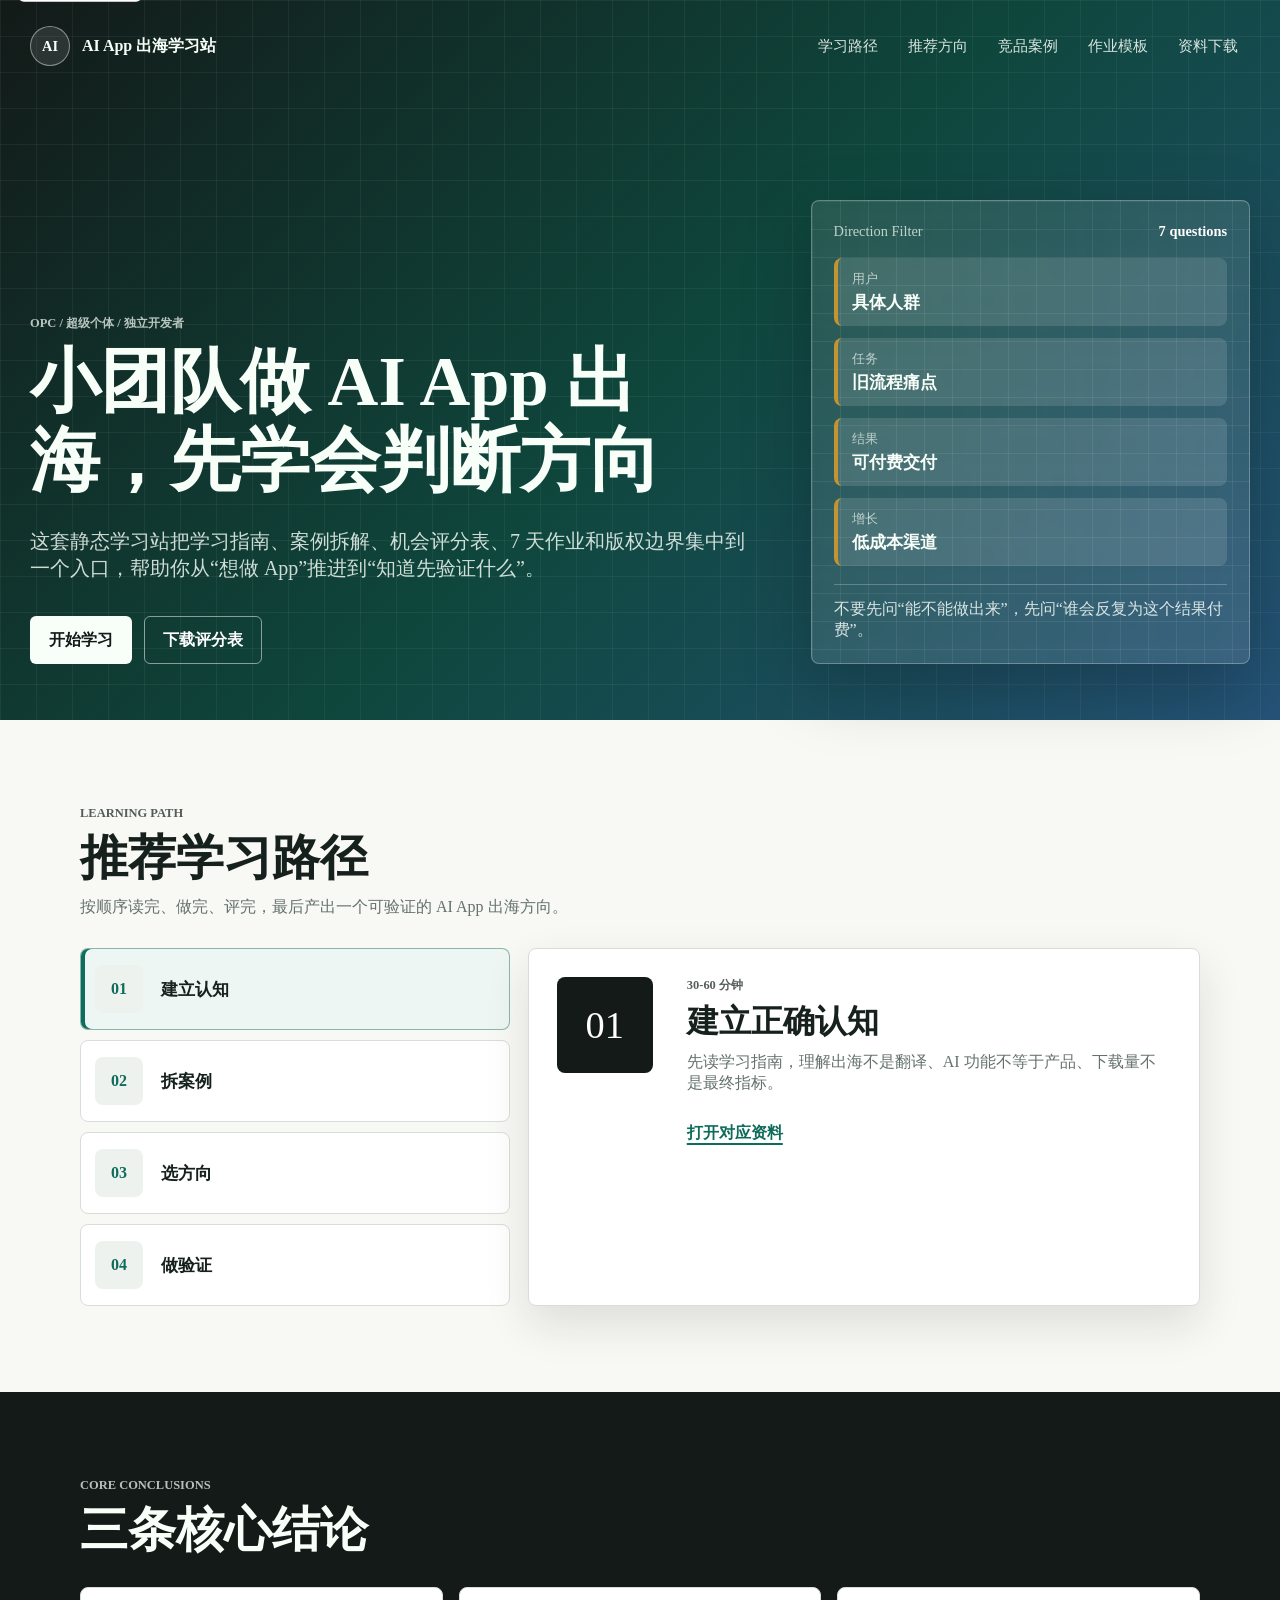
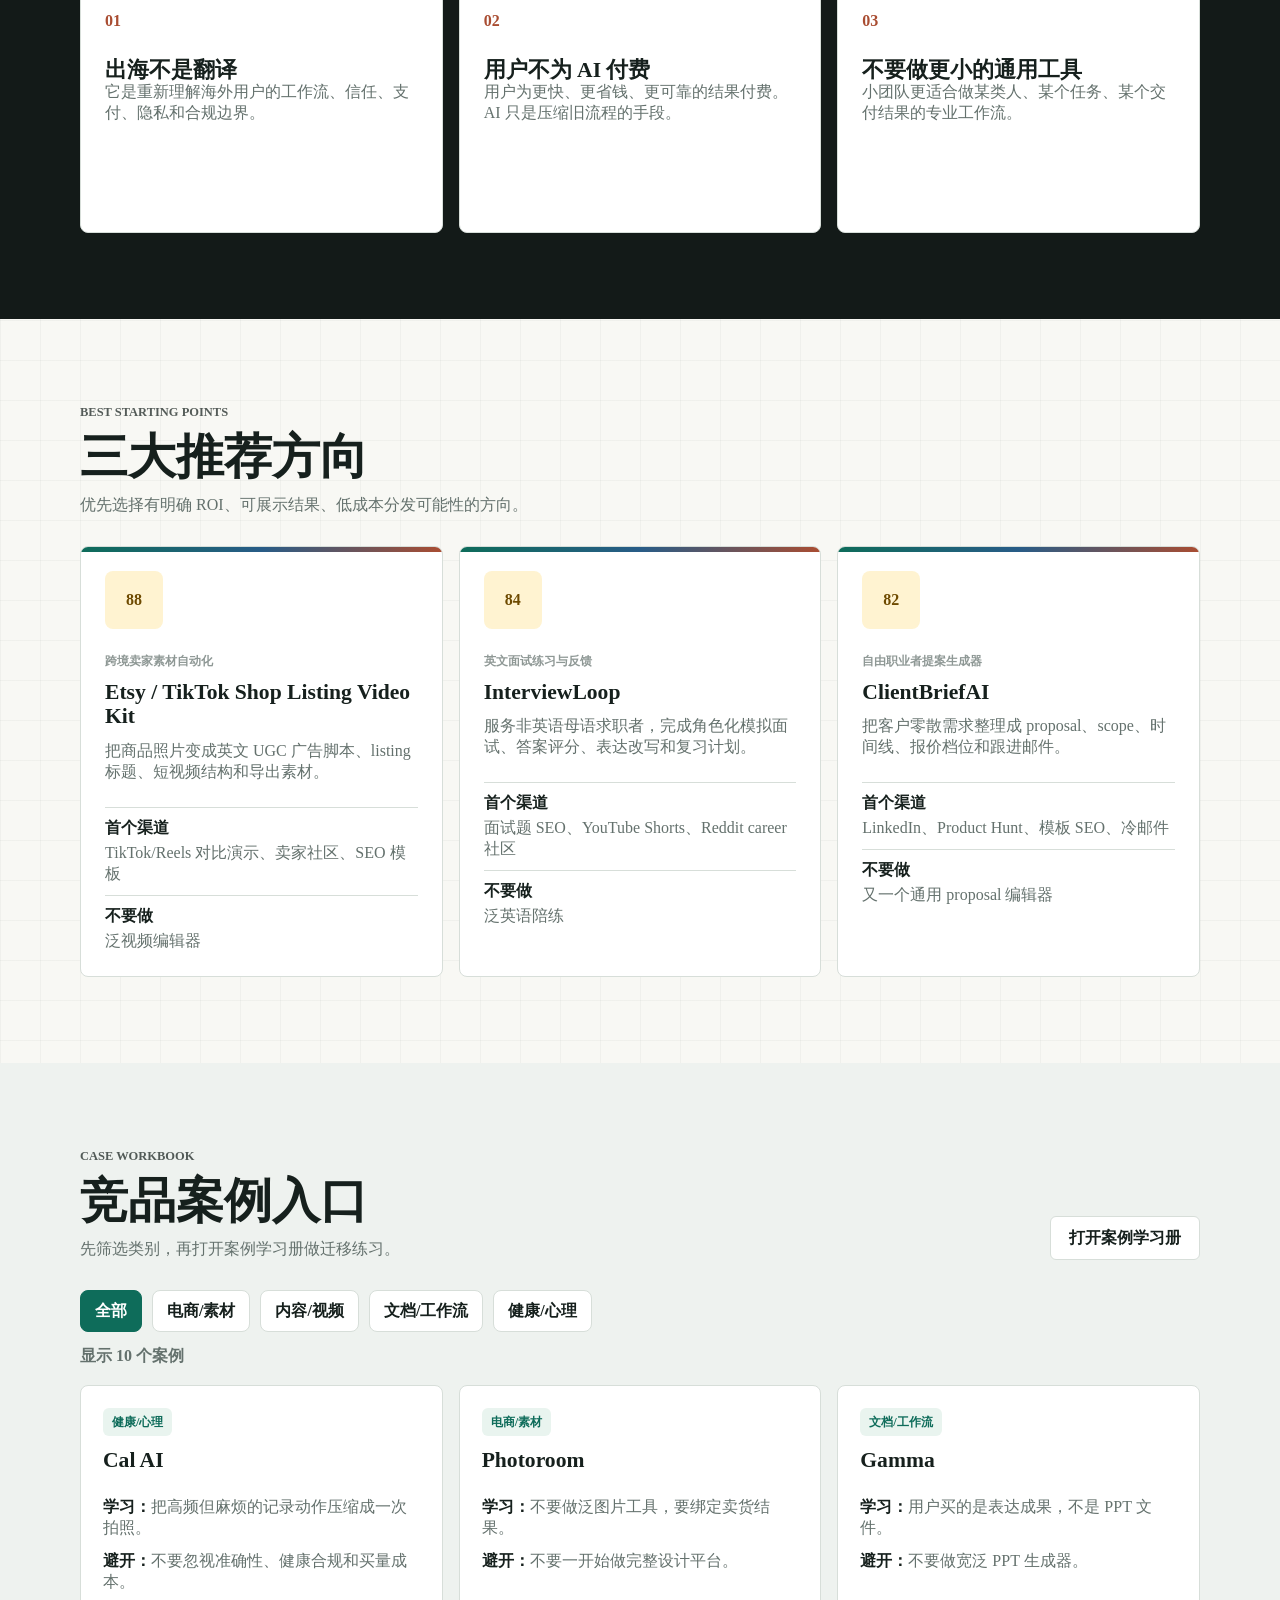
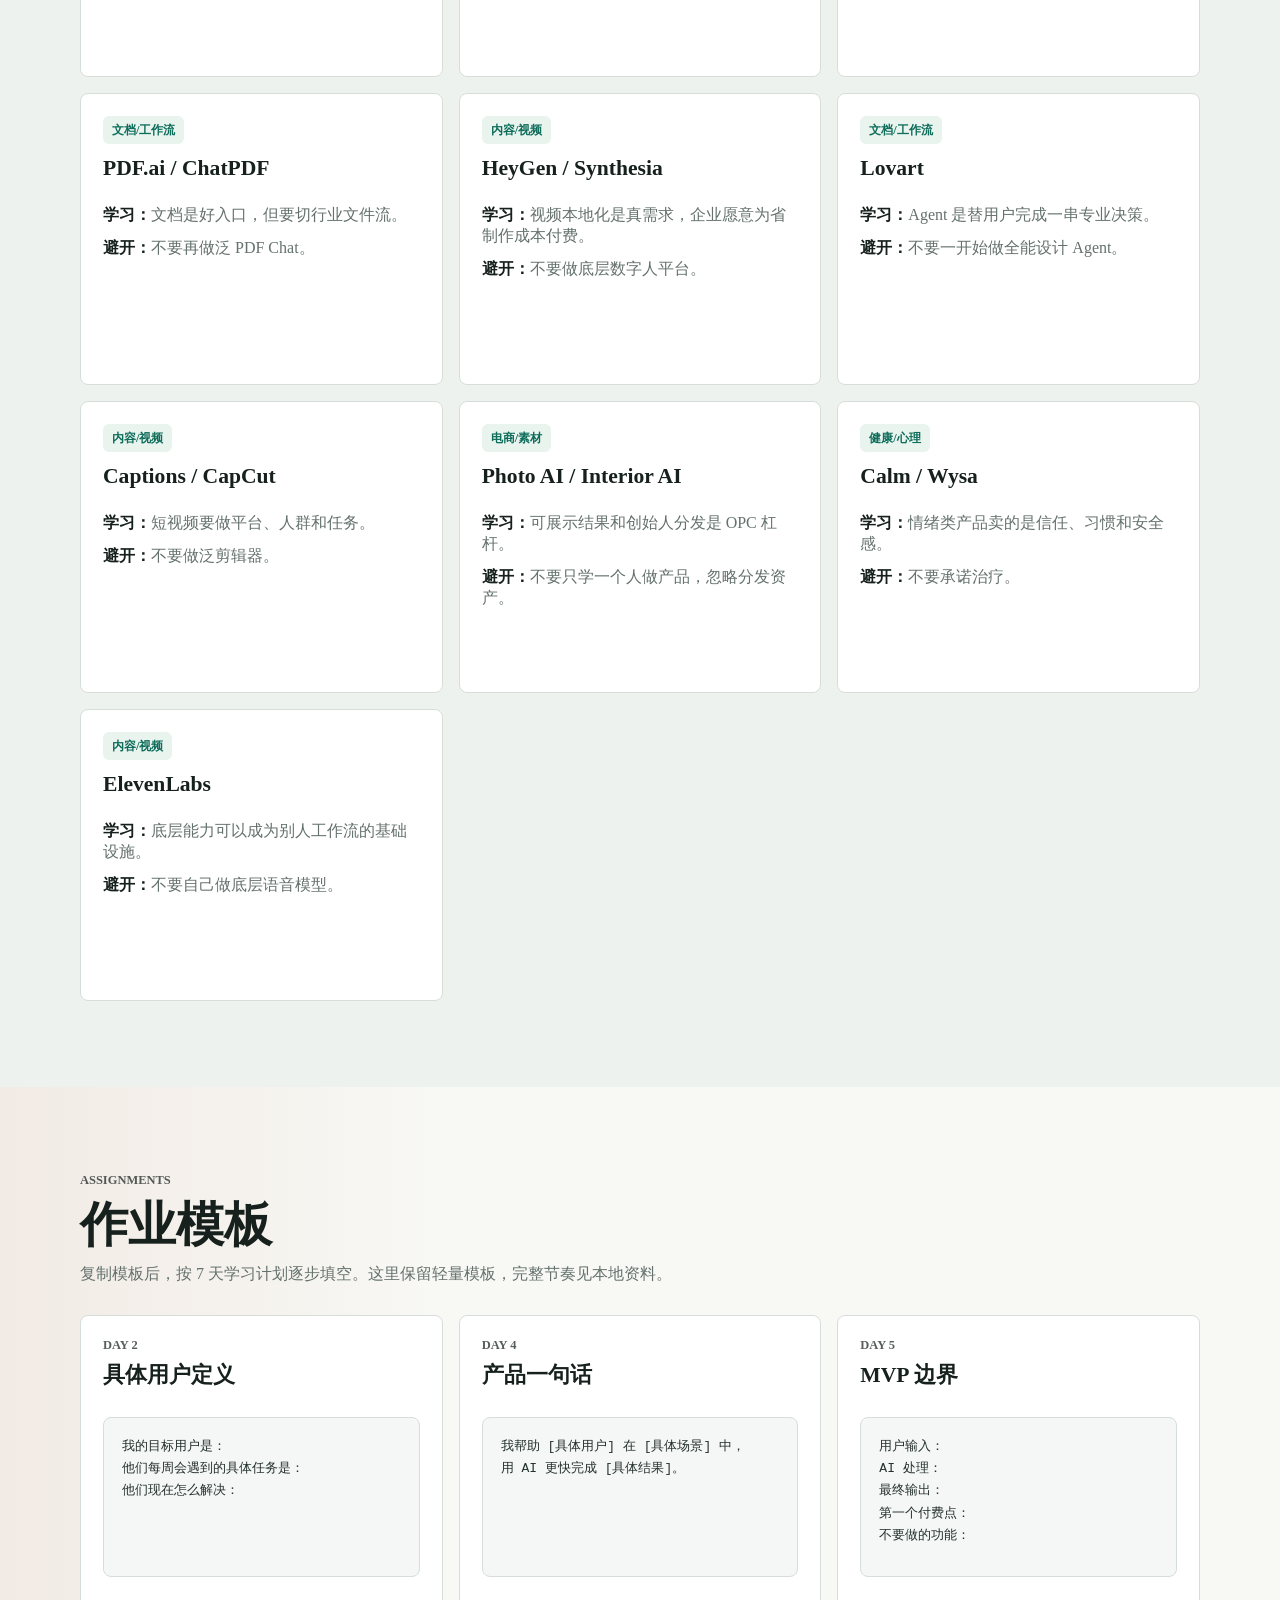
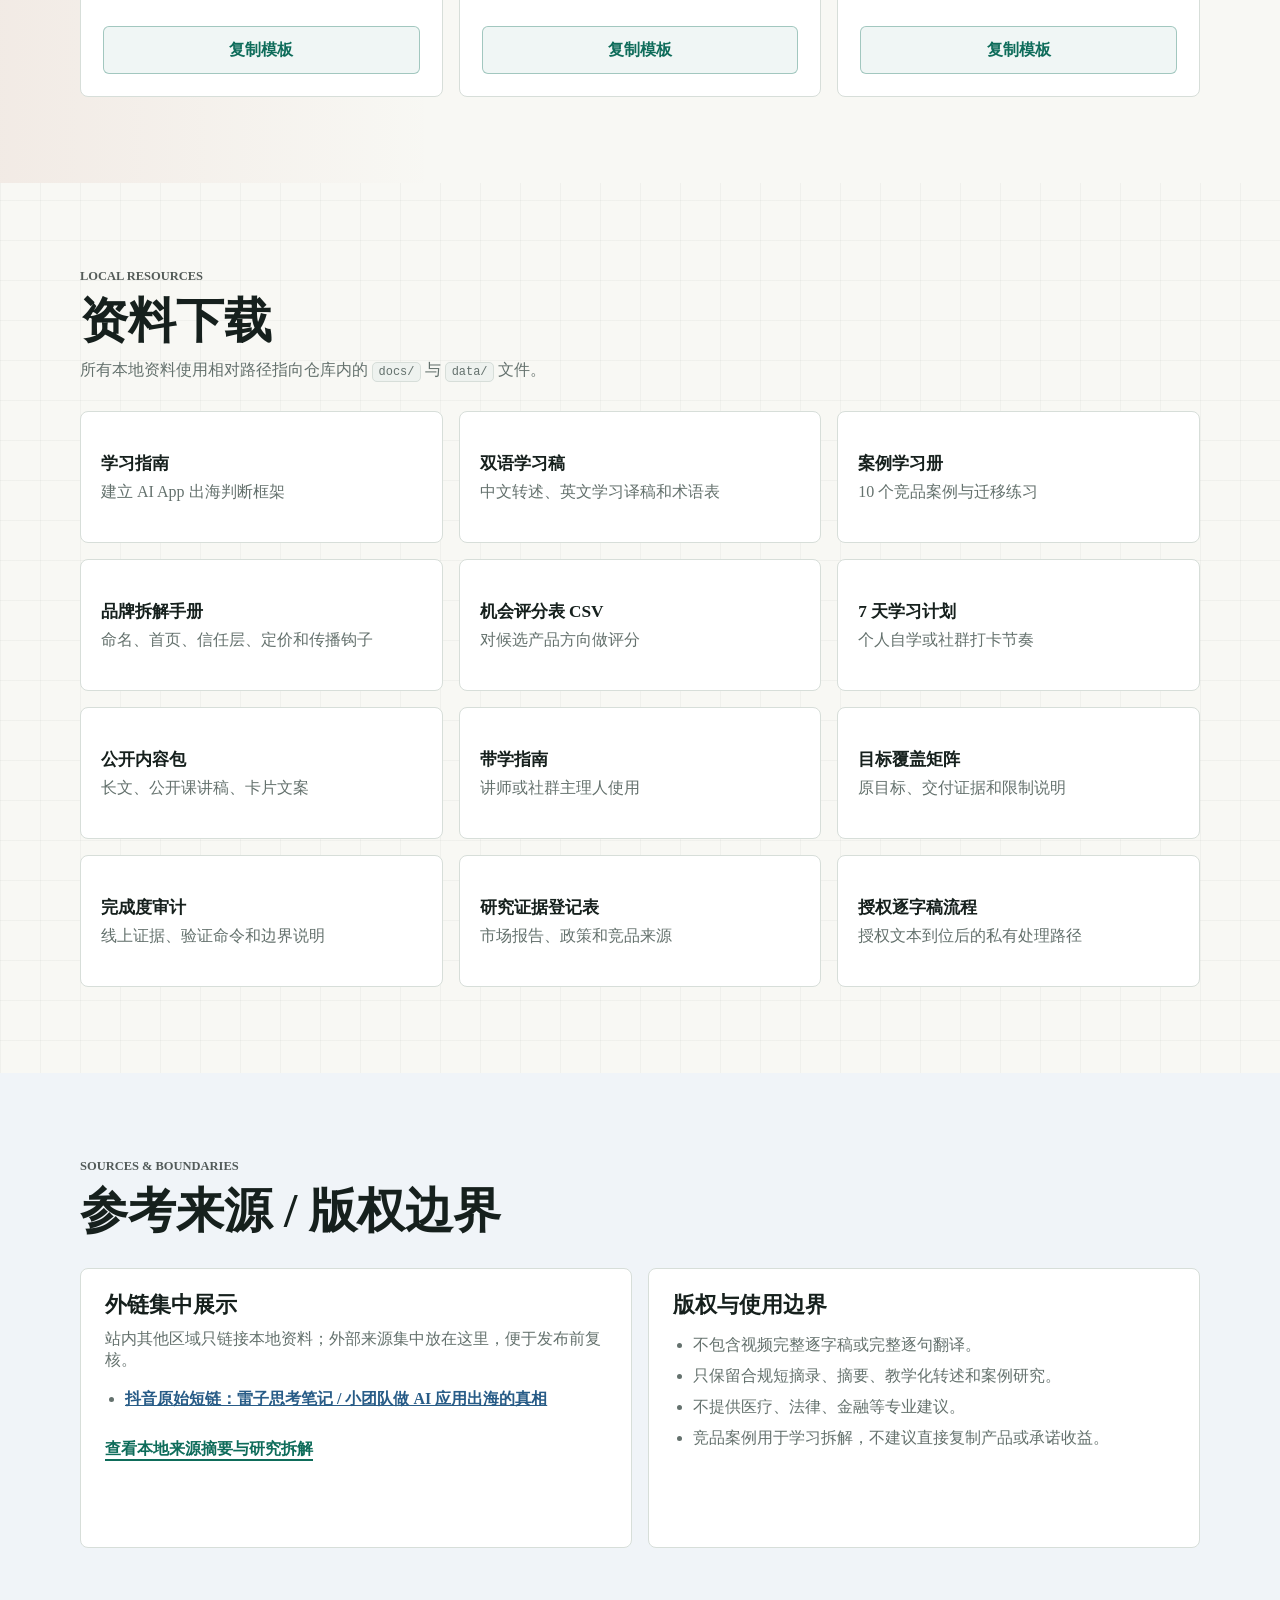
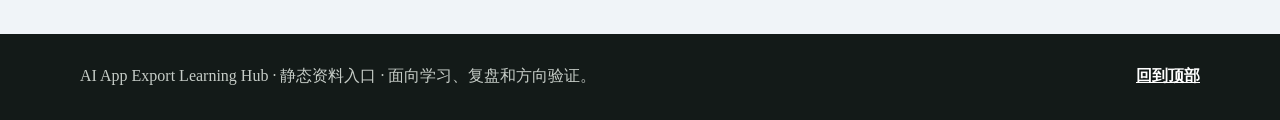
==== site/index.html @ 0c276552 "Add research evidence register" ====
<!doctype html>
<html lang="zh-CN">
<head>
  <meta charset="utf-8">
  <meta name="viewport" content="width=device-width, initial-scale=1">
  <title>AI App 出海学习站</title>
  <meta name="description" content="给 OPC、超级个体、独立开发者和小团队使用的 AI App 出海静态学习入口。">
  <link rel="stylesheet" href="styles.css">
</head>
<body>
  <a class="skip-link" href="#main">跳到主要内容</a>

  <header class="hero" id="top">
    <nav class="nav" aria-label="主导航">
      <a class="brand" href="#top" aria-label="AI App 出海学习站首页">
        <span class="brand-mark">AI</span>
        <span>AI App 出海学习站</span>
      </a>
      <div class="nav-links">
        <a href="#path">学习路径</a>
        <a href="#directions">推荐方向</a>
        <a href="#cases">竞品案例</a>
        <a href="#templates">作业模板</a>
        <a href="#downloads">资料下载</a>
      </div>
    </nav>

    <section class="hero-content" aria-labelledby="hero-title">
      <div class="hero-copy">
        <p class="eyebrow">OPC / 超级个体 / 独立开发者</p>
        <h1 id="hero-title">小团队做 AI App 出海，先学会判断方向</h1>
        <p class="lede">这套静态学习站把学习指南、案例拆解、机会评分表、7 天作业和版权边界集中到一个入口，帮助你从“想做 App”推进到“知道先验证什么”。</p>
        <div class="hero-actions" aria-label="快速入口">
          <a class="button primary" href="../docs/learning-guide.md">开始学习</a>
          <a class="button secondary" href="../data/opportunity-scorecard.csv">下载评分表</a>
        </div>
      </div>

      <aside class="signal-board" aria-label="AI App 出海判断地图">
        <div class="signal-topline">
          <span>Direction Filter</span>
          <strong>7 questions</strong>
        </div>
        <div class="signal-lanes">
          <div>
            <span>用户</span>
            <strong>具体人群</strong>
          </div>
          <div>
            <span>任务</span>
            <strong>旧流程痛点</strong>
          </div>
          <div>
            <span>结果</span>
            <strong>可付费交付</strong>
          </div>
          <div>
            <span>增长</span>
            <strong>低成本渠道</strong>
          </div>
        </div>
        <p>不要先问“能不能做出来”，先问“谁会反复为这个结果付费”。</p>
      </aside>
    </section>
  </header>

  <main id="main">
    <section class="section path-section" id="path">
      <div class="section-head">
        <p class="eyebrow">Learning Path</p>
        <h2>推荐学习路径</h2>
        <p>按顺序读完、做完、评完，最后产出一个可验证的 AI App 出海方向。</p>
      </div>

      <div class="path-layout">
        <div class="path-steps" aria-label="学习路径步骤">
          <button class="path-step is-active" type="button" data-step="0" aria-pressed="true">
            <span>01</span>
            <strong>建立认知</strong>
          </button>
          <button class="path-step" type="button" data-step="1" aria-pressed="false">
            <span>02</span>
            <strong>拆案例</strong>
          </button>
          <button class="path-step" type="button" data-step="2" aria-pressed="false">
            <span>03</span>
            <strong>选方向</strong>
          </button>
          <button class="path-step" type="button" data-step="3" aria-pressed="false">
            <span>04</span>
            <strong>做验证</strong>
          </button>
        </div>

        <article class="path-detail" aria-live="polite">
          <div class="detail-number" id="pathNumber">01</div>
          <div>
            <p class="eyebrow" id="pathMeta">30-60 分钟</p>
            <h3 id="pathTitle">建立正确认知</h3>
            <p id="pathBody">先读学习指南，理解出海不是翻译、AI 功能不等于产品、下载量不是最终指标。</p>
            <a class="text-link" id="pathLink" href="../docs/learning-guide.md">打开对应资料</a>
          </div>
        </article>
      </div>
    </section>

    <section class="section conclusions" id="conclusions">
      <div class="section-head">
        <p class="eyebrow">Core Conclusions</p>
        <h2>三条核心结论</h2>
      </div>
      <div class="conclusion-grid">
        <article>
          <span class="kicker">01</span>
          <h3>出海不是翻译</h3>
          <p>它是重新理解海外用户的工作流、信任、支付、隐私和合规边界。</p>
        </article>
        <article>
          <span class="kicker">02</span>
          <h3>用户不为 AI 付费</h3>
          <p>用户为更快、更省钱、更可靠的结果付费。AI 只是压缩旧流程的手段。</p>
        </article>
        <article>
          <span class="kicker">03</span>
          <h3>不要做更小的通用工具</h3>
          <p>小团队更适合做某类人、某个任务、某个交付结果的专业工作流。</p>
        </article>
      </div>
    </section>

    <section class="section" id="directions">
      <div class="section-head">
        <p class="eyebrow">Best Starting Points</p>
        <h2>三大推荐方向</h2>
        <p>优先选择有明确 ROI、可展示结果、低成本分发可能性的方向。</p>
      </div>
      <div class="direction-grid">
        <article class="direction-card">
          <div class="score">88</div>
          <p class="eyebrow">跨境卖家素材自动化</p>
          <h3>Etsy / TikTok Shop Listing Video Kit</h3>
          <p>把商品照片变成英文 UGC 广告脚本、listing 标题、短视频结构和导出素材。</p>
          <dl>
            <div><dt>首个渠道</dt><dd>TikTok/Reels 对比演示、卖家社区、SEO 模板</dd></div>
            <div><dt>不要做</dt><dd>泛视频编辑器</dd></div>
          </dl>
        </article>
        <article class="direction-card">
          <div class="score">84</div>
          <p class="eyebrow">英文面试练习与反馈</p>
          <h3>InterviewLoop</h3>
          <p>服务非英语母语求职者，完成角色化模拟面试、答案评分、表达改写和复习计划。</p>
          <dl>
            <div><dt>首个渠道</dt><dd>面试题 SEO、YouTube Shorts、Reddit career 社区</dd></div>
            <div><dt>不要做</dt><dd>泛英语陪练</dd></div>
          </dl>
        </article>
        <article class="direction-card">
          <div class="score">82</div>
          <p class="eyebrow">自由职业者提案生成器</p>
          <h3>ClientBriefAI</h3>
          <p>把客户零散需求整理成 proposal、scope、时间线、报价档位和跟进邮件。</p>
          <dl>
            <div><dt>首个渠道</dt><dd>LinkedIn、Product Hunt、模板 SEO、冷邮件</dd></div>
            <div><dt>不要做</dt><dd>又一个通用 proposal 编辑器</dd></div>
          </dl>
        </article>
      </div>
    </section>

    <section class="section cases-section" id="cases">
      <div class="section-head row">
        <div>
          <p class="eyebrow">Case Workbook</p>
          <h2>竞品案例入口</h2>
          <p>先筛选类别，再打开案例学习册做迁移练习。</p>
        </div>
        <a class="button compact" href="../docs/case-study-workbook.md">打开案例学习册</a>
      </div>

      <div class="filter-bar" aria-label="案例筛选">
        <button class="filter-button is-active" type="button" data-filter="all" aria-pressed="true">全部</button>
        <button class="filter-button" type="button" data-filter="commerce" aria-pressed="false">电商/素材</button>
        <button class="filter-button" type="button" data-filter="content" aria-pressed="false">内容/视频</button>
        <button class="filter-button" type="button" data-filter="workflow" aria-pressed="false">文档/工作流</button>
        <button class="filter-button" type="button" data-filter="wellness" aria-pressed="false">健康/心理</button>
      </div>

      <p class="case-count" id="caseCount" aria-live="polite">显示 10 个案例</p>
      <div class="case-grid" id="caseGrid"></div>
    </section>

    <section class="section templates" id="templates">
      <div class="section-head">
        <p class="eyebrow">Assignments</p>
        <h2>作业模板</h2>
        <p>复制模板后，按 7 天学习计划逐步填空。这里保留轻量模板，完整节奏见本地资料。</p>
      </div>

      <div class="template-grid">
        <article class="template-card">
          <p class="eyebrow">Day 2</p>
          <h3>具体用户定义</h3>
          <pre id="template-user">我的目标用户是：
他们每周会遇到的具体任务是：
他们现在怎么解决：</pre>
          <button class="button ghost copy-button" type="button" data-copy-target="template-user">复制模板</button>
        </article>
        <article class="template-card">
          <p class="eyebrow">Day 4</p>
          <h3>产品一句话</h3>
          <pre id="template-positioning">我帮助 [具体用户] 在 [具体场景] 中，
用 AI 更快完成 [具体结果]。</pre>
          <button class="button ghost copy-button" type="button" data-copy-target="template-positioning">复制模板</button>
        </article>
        <article class="template-card">
          <p class="eyebrow">Day 5</p>
          <h3>MVP 边界</h3>
          <pre id="template-mvp">用户输入：
AI 处理：
最终输出：
第一个付费点：
不要做的功能：</pre>
          <button class="button ghost copy-button" type="button" data-copy-target="template-mvp">复制模板</button>
        </article>
      </div>
    </section>

    <section class="section" id="downloads">
      <div class="section-head">
        <p class="eyebrow">Local Resources</p>
        <h2>资料下载</h2>
        <p>所有本地资料使用相对路径指向仓库内的 <code>docs/</code> 与 <code>data/</code> 文件。</p>
      </div>
      <div class="resource-grid">
        <a href="../docs/learning-guide.md"><strong>学习指南</strong><span>建立 AI App 出海判断框架</span></a>
        <a href="../docs/bilingual-study-note.md"><strong>双语学习稿</strong><span>中文转述、英文学习译稿和术语表</span></a>
        <a href="../docs/case-study-workbook.md"><strong>案例学习册</strong><span>10 个竞品案例与迁移练习</span></a>
        <a href="../docs/brand-teardown-handbook.md"><strong>品牌拆解手册</strong><span>命名、首页、信任层、定价和传播钩子</span></a>
        <a href="../data/opportunity-scorecard.csv"><strong>机会评分表 CSV</strong><span>对候选产品方向做评分</span></a>
        <a href="../docs/7-day-learning-plan.md"><strong>7 天学习计划</strong><span>个人自学或社群打卡节奏</span></a>
        <a href="../docs/public-content-pack.md"><strong>公开内容包</strong><span>长文、公开课讲稿、卡片文案</span></a>
        <a href="../docs/facilitator-guide.md"><strong>带学指南</strong><span>讲师或社群主理人使用</span></a>
        <a href="../docs/goal-coverage-matrix.md"><strong>目标覆盖矩阵</strong><span>原目标、交付证据和限制说明</span></a>
        <a href="../docs/final-completion-audit.md"><strong>完成度审计</strong><span>线上证据、验证命令和边界说明</span></a>
        <a href="../docs/research-evidence-register.md"><strong>研究证据登记表</strong><span>市场报告、政策和竞品来源</span></a>
        <a href="../docs/authorized-transcript-workflow.md"><strong>授权逐字稿流程</strong><span>授权文本到位后的私有处理路径</span></a>
      </div>
    </section>

    <section class="section boundary" id="sources">
      <div class="section-head">
        <p class="eyebrow">Sources & Boundaries</p>
        <h2>参考来源 / 版权边界</h2>
      </div>
      <div class="boundary-layout">
        <article>
          <h3>外链集中展示</h3>
          <p>站内其他区域只链接本地资料；外部来源集中放在这里，便于发布前复核。</p>
          <ul class="source-list">
            <li><a href="https://v.douyin.com/1tHsuHuW8fg/" target="_blank" rel="noreferrer">抖音原始短链：雷子思考笔记 / 小团队做 AI 应用出海的真相</a></li>
          </ul>
          <a class="text-link" href="../docs/source-brief.md">查看本地来源摘要与研究拆解</a>
        </article>
        <article>
          <h3>版权与使用边界</h3>
          <ul class="boundary-list">
            <li>不包含视频完整逐字稿或完整逐句翻译。</li>
            <li>只保留合规短摘录、摘要、教学化转述和案例研究。</li>
            <li>不提供医疗、法律、金融等专业建议。</li>
            <li>竞品案例用于学习拆解，不建议直接复制产品或承诺收益。</li>
          </ul>
        </article>
      </div>
    </section>
  </main>

  <footer class="footer">
    <p>AI App Export Learning Hub · 静态资料入口 · 面向学习、复盘和方向验证。</p>
    <a href="#top">回到顶部</a>
  </footer>

  <script src="app.js"></script>
</body>
</html>
---- site/styles.css ----
:root {
  color-scheme: light;
  --ink: #16201d;
  --muted: #64716d;
  --soft: #eef2ef;
  --paper: #f8f8f4;
  --card: #ffffff;
  --line: #d7ded9;
  --teal: #0e6c5a;
  --brick: #a94d32;
  --blue: #285c87;
  --gold: #c29432;
  --coal: #131a18;
  --shadow: 0 18px 45px rgba(22, 32, 29, 0.12);
}

* {
  box-sizing: border-box;
}

html {
  scroll-behavior: smooth;
}

body {
  margin: 0;
  font-family: "PingFang SC", "Hiragino Sans GB", "Microsoft YaHei", sans-serif;
  color: var(--ink);
  background:
    linear-gradient(90deg, rgba(22, 32, 29, 0.035) 1px, transparent 1px),
    linear-gradient(rgba(22, 32, 29, 0.035) 1px, transparent 1px),
    var(--paper);
  background-size: 40px 40px;
  line-height: 1.65;
}

body {
  overflow-x: hidden;
}

header,
main,
section,
article,
div {
  min-width: 0;
}

body,
button,
select {
  font: inherit;
}

a {
  color: inherit;
}

img,
svg {
  max-width: 100%;
}

h1,
h2,
h3,
p {
  overflow-wrap: anywhere;
}

h1,
h2,
h3 {
  margin: 0;
  font-family: "Songti SC", "Noto Serif CJK SC", "STSong", serif;
  line-height: 1.12;
  letter-spacing: 0;
}

h1 {
  max-width: 880px;
  font-size: 4.4rem;
}

h2 {
  font-size: 3rem;
}

h3 {
  font-size: 1.35rem;
}

p {
  margin: 0;
}

code {
  padding: 0.12rem 0.35rem;
  border: 1px solid var(--line);
  border-radius: 5px;
  background: var(--soft);
  font-size: 0.92em;
}

pre {
  min-height: 160px;
  margin: 18px 0;
  padding: 18px;
  overflow-x: auto;
  white-space: pre-wrap;
  overflow-wrap: anywhere;
  border: 1px solid var(--line);
  border-radius: 8px;
  background: #f4f7f5;
  color: #24302c;
  line-height: 1.7;
}

button,
a {
  -webkit-tap-highlight-color: transparent;
}

:focus-visible {
  outline: 3px solid rgba(14, 108, 90, 0.36);
  outline-offset: 3px;
}

.skip-link {
  position: absolute;
  left: 18px;
  top: 14px;
  z-index: 10;
  transform: translateY(-130%);
  padding: 10px 14px;
  border-radius: 6px;
  background: var(--card);
  color: var(--ink);
  text-decoration: none;
  font-weight: 700;
}

.skip-link:focus {
  transform: translateY(0);
}

.hero {
  min-height: 720px;
  display: flex;
  flex-direction: column;
  color: #f8fff9;
  background:
    linear-gradient(90deg, rgba(255, 255, 255, 0.05) 1px, transparent 1px),
    linear-gradient(rgba(255, 255, 255, 0.05) 1px, transparent 1px),
    linear-gradient(135deg, rgba(19, 26, 24, 0.96), rgba(14, 75, 64, 0.91) 52%, rgba(40, 92, 135, 0.86)),
    var(--coal);
  background-size: 36px 36px, 36px 36px, auto, auto;
}

.nav {
  width: min(1220px, calc(100% - 40px));
  margin: 0 auto;
  padding: 24px 0;
  display: flex;
  align-items: center;
  justify-content: space-between;
  gap: 24px;
}

.brand {
  min-height: 44px;
  display: inline-flex;
  align-items: center;
  gap: 12px;
  color: #f8fff9;
  text-decoration: none;
  font-weight: 800;
}

.brand-mark {
  width: 40px;
  height: 40px;
  display: inline-grid;
  place-items: center;
  border: 1px solid rgba(255, 255, 255, 0.44);
  border-radius: 50%;
  background: rgba(255, 255, 255, 0.1);
  font-size: 0.9rem;
}

.nav-links {
  display: flex;
  justify-content: flex-end;
  flex-wrap: wrap;
  gap: 6px;
}

.nav-links a {
  min-height: 40px;
  display: inline-flex;
  align-items: center;
  padding: 0 12px;
  border-radius: 6px;
  color: rgba(248, 255, 249, 0.86);
  text-decoration: none;
  font-size: 0.95rem;
}

.nav-links a:hover {
  background: rgba(255, 255, 255, 0.12);
  color: #ffffff;
}

.hero-content {
  width: min(1220px, calc(100% - 40px));
  margin: auto auto 56px;
  display: grid;
  grid-template-columns: minmax(0, 1.25fr) minmax(340px, 0.75fr);
  align-items: end;
  gap: 48px;
}

.hero-copy {
  padding-top: 72px;
}

.eyebrow {
  margin: 0 0 10px;
  color: currentColor;
  opacity: 0.72;
  font-size: 0.78rem;
  font-weight: 800;
  letter-spacing: 0;
  text-transform: uppercase;
}

.lede {
  max-width: 760px;
  margin-top: 28px;
  color: rgba(248, 255, 249, 0.82);
  font-size: 1.25rem;
}

.hero-actions {
  margin-top: 34px;
  display: flex;
  flex-wrap: wrap;
  gap: 12px;
}

.button {
  min-height: 48px;
  display: inline-flex;
  align-items: center;
  justify-content: center;
  padding: 0 18px;
  border: 1px solid transparent;
  border-radius: 6px;
  text-decoration: none;
  font-weight: 800;
  cursor: pointer;
  transition: transform 160ms ease, border-color 160ms ease, background 160ms ease;
}

.button:hover {
  transform: translateY(-1px);
}

.button.primary {
  background: #f8fff9;
  color: var(--coal);
}

.button.secondary {
  border-color: rgba(255, 255, 255, 0.5);
  color: #ffffff;
}

.button.compact {
  min-height: 44px;
  color: var(--ink);
  border-color: var(--line);
  background: var(--card);
}

.button.ghost {
  width: 100%;
  color: var(--teal);
  border-color: rgba(14, 108, 90, 0.34);
  background: rgba(14, 108, 90, 0.06);
}

.signal-board {
  min-height: 390px;
  width: 100%;
  display: grid;
  gap: 18px;
  padding: 22px;
  border: 1px solid rgba(255, 255, 255, 0.28);
  border-radius: 8px;
  background:
    linear-gradient(90deg, rgba(255, 255, 255, 0.07) 1px, transparent 1px),
    linear-gradient(rgba(255, 255, 255, 0.07) 1px, transparent 1px),
    rgba(255, 255, 255, 0.1);
  background-size: 28px 28px;
  box-shadow: 0 24px 70px rgba(0, 0, 0, 0.22);
  backdrop-filter: blur(6px);
}

.signal-topline {
  display: flex;
  align-items: center;
  justify-content: space-between;
  flex-wrap: wrap;
  gap: 12px;
  color: rgba(248, 255, 249, 0.72);
  font-size: 0.9rem;
}

.signal-topline strong {
  color: #ffffff;
}

.signal-lanes {
  display: grid;
  gap: 12px;
}

.signal-lanes div {
  min-height: 62px;
  display: grid;
  align-content: center;
  gap: 2px;
  padding: 12px 14px;
  border-left: 4px solid var(--gold);
  border-radius: 8px;
  background: rgba(255, 255, 255, 0.12);
}

.signal-lanes span {
  color: rgba(248, 255, 249, 0.68);
  font-size: 0.82rem;
}

.signal-lanes strong {
  font-size: 1.08rem;
}

.signal-board p {
  align-self: end;
  padding-top: 14px;
  border-top: 1px solid rgba(255, 255, 255, 0.24);
  color: rgba(248, 255, 249, 0.84);
}

.section {
  padding: 86px 20px;
}

.section-head,
.path-layout,
.conclusion-grid,
.direction-grid,
.filter-bar,
.case-count,
.case-grid,
.template-grid,
.resource-grid,
.boundary-layout {
  width: min(1120px, 100%);
  margin-left: auto;
  margin-right: auto;
}

.section-head {
  margin-bottom: 30px;
}

.section-head p:not(.eyebrow) {
  max-width: 760px;
  margin-top: 12px;
  color: var(--muted);
}

.section-head.row {
  display: flex;
  align-items: end;
  justify-content: space-between;
  gap: 20px;
}

.path-section {
  background: var(--paper);
}

.path-layout {
  display: grid;
  grid-template-columns: 0.78fr 1.22fr;
  gap: 18px;
  align-items: stretch;
}

.path-steps {
  display: grid;
  gap: 10px;
}

.path-step,
.filter-button {
  border: 1px solid var(--line);
  border-radius: 8px;
  background: var(--card);
  color: var(--ink);
  cursor: pointer;
}

.path-step {
  min-height: 82px;
  display: grid;
  grid-template-columns: 52px 1fr;
  align-items: center;
  gap: 14px;
  padding: 14px;
  text-align: left;
}

.path-step span {
  width: 48px;
  height: 48px;
  display: grid;
  place-items: center;
  border-radius: 8px;
  background: var(--soft);
  color: var(--teal);
  font-weight: 900;
}

.path-step strong {
  font-size: 1.08rem;
}

.path-step.is-active {
  border-color: rgba(14, 108, 90, 0.45);
  background: #edf6f2;
  box-shadow: inset 4px 0 0 var(--teal);
}

.path-detail {
  min-height: 358px;
  display: grid;
  grid-template-columns: 106px 1fr;
  gap: 24px;
  align-items: start;
  padding: 28px;
  border: 1px solid var(--line);
  border-radius: 8px;
  background: var(--card);
  box-shadow: var(--shadow);
}

.detail-number {
  width: 96px;
  height: 96px;
  display: grid;
  place-items: center;
  border-radius: 8px;
  background: var(--coal);
  color: #ffffff;
  font-family: "Songti SC", "Noto Serif CJK SC", "STSong", serif;
  font-size: 2.4rem;
  line-height: 1;
}

.path-detail h3 {
  margin-bottom: 12px;
  font-size: 2rem;
}

.path-detail p:not(.eyebrow) {
  max-width: 680px;
  color: var(--muted);
}

.text-link {
  min-height: 40px;
  display: inline-flex;
  align-items: center;
  margin-top: 20px;
  color: var(--teal);
  font-weight: 800;
  text-decoration-thickness: 2px;
  text-underline-offset: 5px;
}

.conclusions {
  background: var(--coal);
  color: #f8fff9;
}

.conclusions .section-head p:not(.eyebrow) {
  color: rgba(248, 255, 249, 0.7);
}

.conclusion-grid,
.direction-grid,
.case-grid,
.template-grid,
.resource-grid {
  display: grid;
  grid-template-columns: repeat(3, minmax(0, 1fr));
  gap: 16px;
}

.conclusion-grid article,
.direction-card,
.case-card,
.template-card,
.resource-grid a,
.boundary-layout article {
  border: 1px solid var(--line);
  border-radius: 8px;
  background: var(--card);
}

.conclusion-grid article {
  min-height: 246px;
  padding: 24px;
  color: var(--ink);
}

.kicker {
  display: inline-flex;
  margin-bottom: 28px;
  color: var(--brick);
  font-weight: 900;
}

.conclusion-grid p,
.direction-card p,
.case-card p,
.resource-grid span,
.boundary-layout p,
.boundary-layout li {
  color: var(--muted);
}

.direction-card {
  position: relative;
  min-height: 430px;
  padding: 24px;
  overflow: hidden;
}

.direction-card::before {
  content: "";
  position: absolute;
  inset: 0 0 auto;
  height: 5px;
  background: linear-gradient(90deg, var(--teal), var(--blue), var(--brick));
}

.score {
  width: 58px;
  height: 58px;
  display: grid;
  place-items: center;
  margin-bottom: 24px;
  border-radius: 8px;
  background: #fff3d1;
  color: #6e4a00;
  font-weight: 900;
}

.direction-card h3,
.case-card h3,
.template-card h3,
.boundary-layout h3 {
  margin-bottom: 12px;
}

.direction-card dl {
  display: grid;
  gap: 10px;
  margin: 24px 0 0;
}

.direction-card dl div {
  display: grid;
  gap: 4px;
  padding-top: 10px;
  border-top: 1px solid var(--line);
}

.direction-card dt {
  color: var(--ink);
  font-weight: 900;
}

.direction-card dd {
  margin: 0;
  color: var(--muted);
}

.cases-section {
  background: #eef2ef;
}

.filter-bar {
  display: flex;
  flex-wrap: wrap;
  gap: 10px;
  margin-bottom: 14px;
}

.filter-button {
  min-height: 42px;
  padding: 0 14px;
  font-weight: 800;
}

.filter-button.is-active {
  border-color: var(--teal);
  background: var(--teal);
  color: #ffffff;
}

.case-count {
  margin-bottom: 18px;
  color: var(--muted);
  font-weight: 700;
}

.case-card {
  min-height: 292px;
  display: grid;
  align-content: start;
  gap: 12px;
  padding: 22px;
}

.tag {
  min-height: 28px;
  width: fit-content;
  display: inline-flex;
  align-items: center;
  padding: 0 9px;
  border-radius: 6px;
  background: #e9f4ef;
  color: var(--teal);
  font-size: 0.78rem;
  font-weight: 900;
}

.case-card p {
  margin: 0;
}

.case-card strong {
  color: var(--ink);
}

.templates {
  background:
    linear-gradient(90deg, rgba(169, 77, 50, 0.08), transparent 34%),
    var(--paper);
}

.template-card {
  min-height: 382px;
  display: flex;
  flex-direction: column;
  padding: 22px;
}

.copy-button {
  margin-top: auto;
}

.resource-grid a {
  min-height: 132px;
  display: grid;
  align-content: center;
  gap: 7px;
  padding: 20px;
  text-decoration: none;
  transition: transform 160ms ease, border-color 160ms ease, box-shadow 160ms ease;
}

.resource-grid a:hover {
  transform: translateY(-2px);
  border-color: rgba(14, 108, 90, 0.38);
  box-shadow: 0 14px 30px rgba(22, 32, 29, 0.1);
}

.resource-grid strong {
  font-size: 1.08rem;
}

.boundary {
  background: #f0f4f8;
}

.boundary-layout {
  display: grid;
  grid-template-columns: 1fr 1fr;
  gap: 16px;
}

.boundary-layout article {
  min-height: 280px;
  padding: 24px;
}

.source-list,
.boundary-list {
  display: grid;
  gap: 10px;
  margin: 18px 0 0;
  padding-left: 20px;
}

.source-list a {
  color: var(--blue);
  font-weight: 800;
  overflow-wrap: anywhere;
}

.footer {
  min-height: 86px;
  display: flex;
  align-items: center;
  justify-content: space-between;
  gap: 20px;
  padding: 24px max(20px, calc((100% - 1120px) / 2));
  background: var(--coal);
  color: rgba(248, 255, 249, 0.78);
}

.footer a {
  color: #ffffff;
  font-weight: 800;
}

@media (max-width: 980px) {
  h1 {
    font-size: 3.25rem;
  }

  h2 {
    font-size: 2.35rem;
  }

  .nav {
    align-items: flex-start;
    flex-direction: column;
  }

  .nav-links {
    justify-content: flex-start;
  }

  .hero {
    min-height: 0;
  }

  .hero-content {
    grid-template-columns: 1fr;
    gap: 30px;
    margin-top: 20px;
    margin-bottom: 40px;
  }

  .hero-copy {
    padding-top: 28px;
  }

  .signal-board {
    min-height: 300px;
  }

  .path-layout,
  .boundary-layout {
    grid-template-columns: 1fr;
  }

  .conclusion-grid,
  .direction-grid,
  .case-grid,
  .template-grid,
  .resource-grid {
    grid-template-columns: repeat(2, minmax(0, 1fr));
  }
}

@media (max-width: 680px) {
  body {
    background-size: 28px 28px;
  }

  h1 {
    max-width: 100%;
    font-size: 1.12rem;
    line-height: 1.22;
    line-break: anywhere;
    word-break: break-all;
  }

  h2 {
    font-size: 1.35rem;
    line-break: anywhere;
  }

  h3 {
    font-size: 1.22rem;
  }

  .nav {
    width: min(360px, 100%);
    max-width: 360px;
    margin-left: 14px;
    margin-right: auto;
    padding: 16px 14px;
  }

  .brand {
    align-items: flex-start;
  }

  .nav-links {
    width: 100%;
    display: grid;
    grid-template-columns: 1fr;
  }

  .nav-links a {
    width: 100%;
    min-width: 0;
    justify-content: center;
    padding: 0 8px;
    border: 1px solid rgba(255, 255, 255, 0.16);
  }

  .lede {
    font-size: 0.94rem;
    line-break: anywhere;
    word-break: break-all;
  }

  .hero-content {
    width: min(360px, 100%);
    max-width: 360px;
    margin-left: 14px;
    margin-right: auto;
    padding: 0 14px;
  }

  .hero-copy,
  .signal-board {
    max-width: 100%;
  }

  .hero-actions,
  .filter-bar {
    display: grid;
    grid-template-columns: 1fr;
  }

  .button,
  .filter-button {
    width: 100%;
  }

  .signal-board {
    padding: 16px;
  }

  .section {
    padding: 62px 14px;
  }

  .section-head.row {
    align-items: stretch;
    flex-direction: column;
  }

  .path-step {
    min-height: 74px;
  }

  .path-detail {
    min-height: 0;
    grid-template-columns: 1fr;
    padding: 20px;
  }

  .detail-number {
    width: 76px;
    height: 76px;
    font-size: 1.85rem;
  }

  .path-detail h3 {
    font-size: 1.55rem;
  }

  .conclusion-grid,
  .direction-grid,
  .case-grid,
  .template-grid,
  .resource-grid {
    grid-template-columns: 1fr;
  }

  .conclusion-grid article,
  .direction-card,
  .case-card,
  .template-card,
  .resource-grid a,
  .boundary-layout article {
    min-height: 0;
  }

  .footer {
    align-items: flex-start;
    flex-direction: column;
  }
}
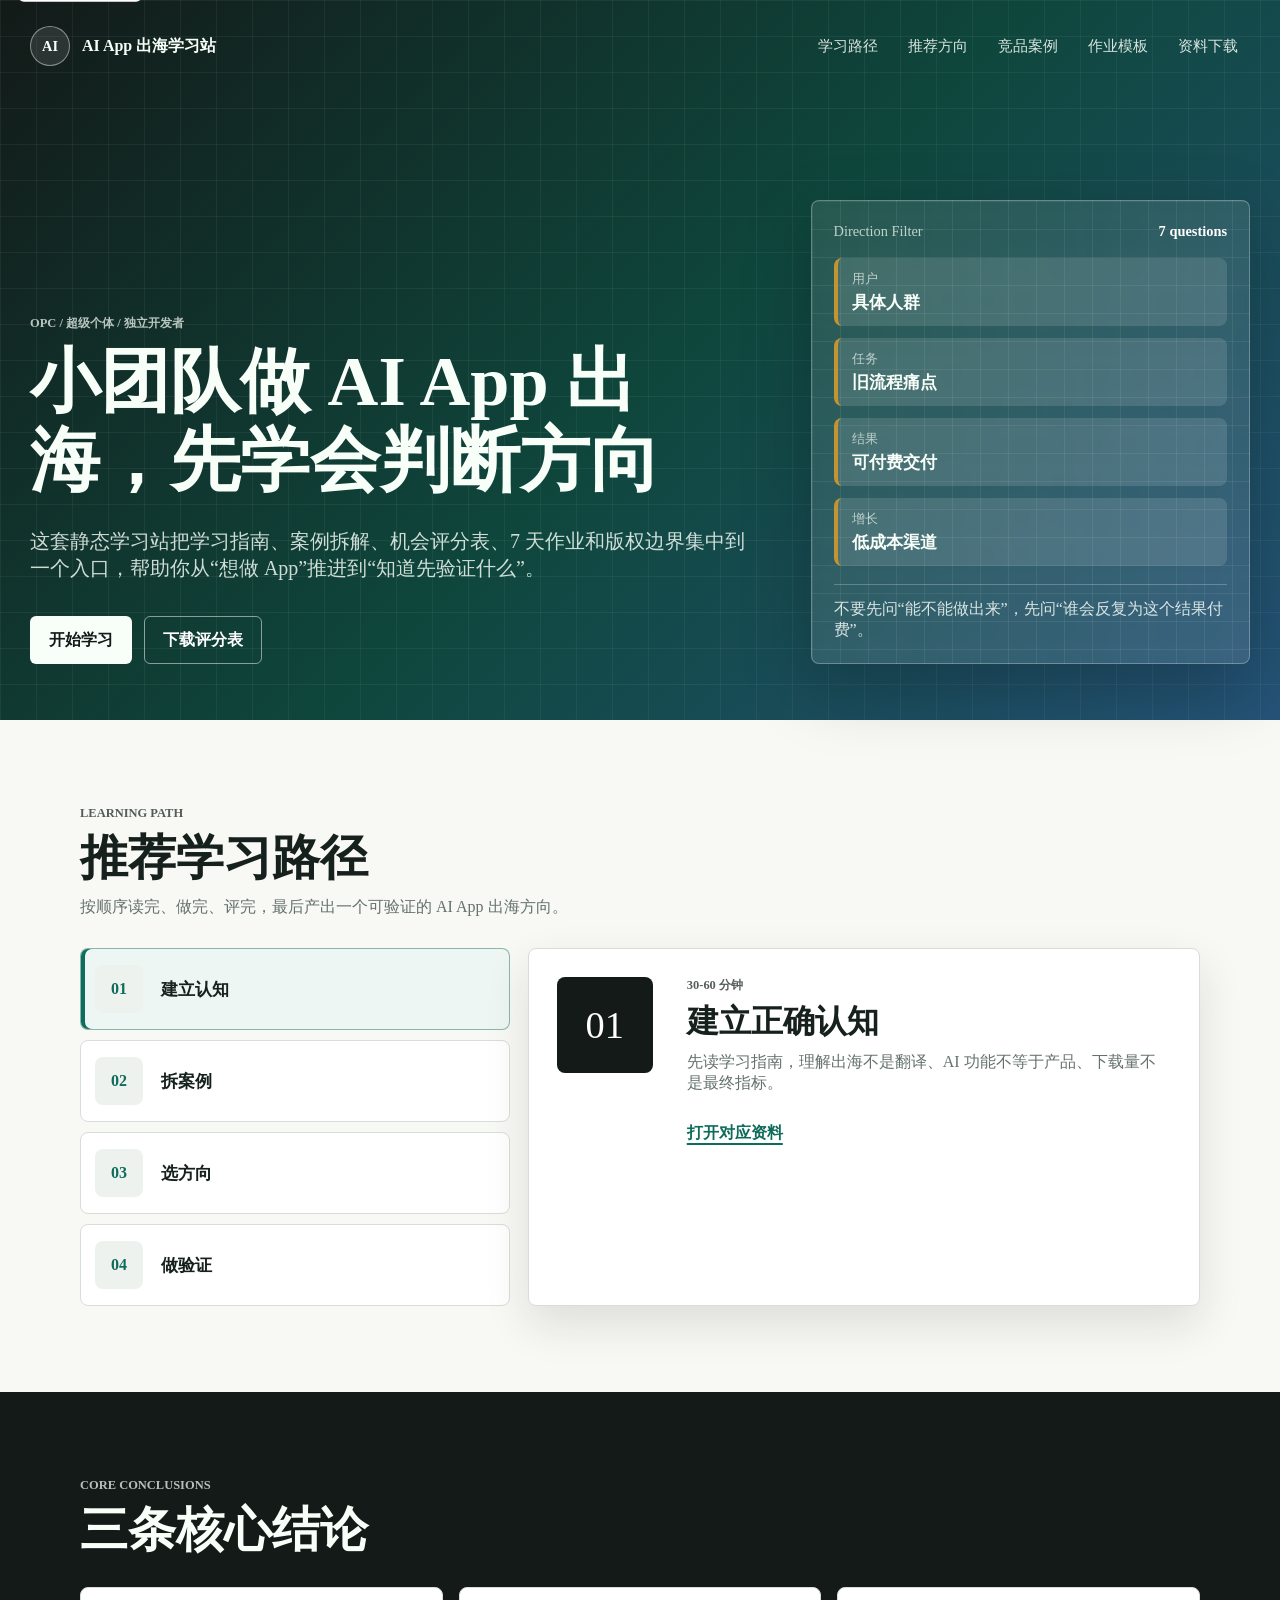
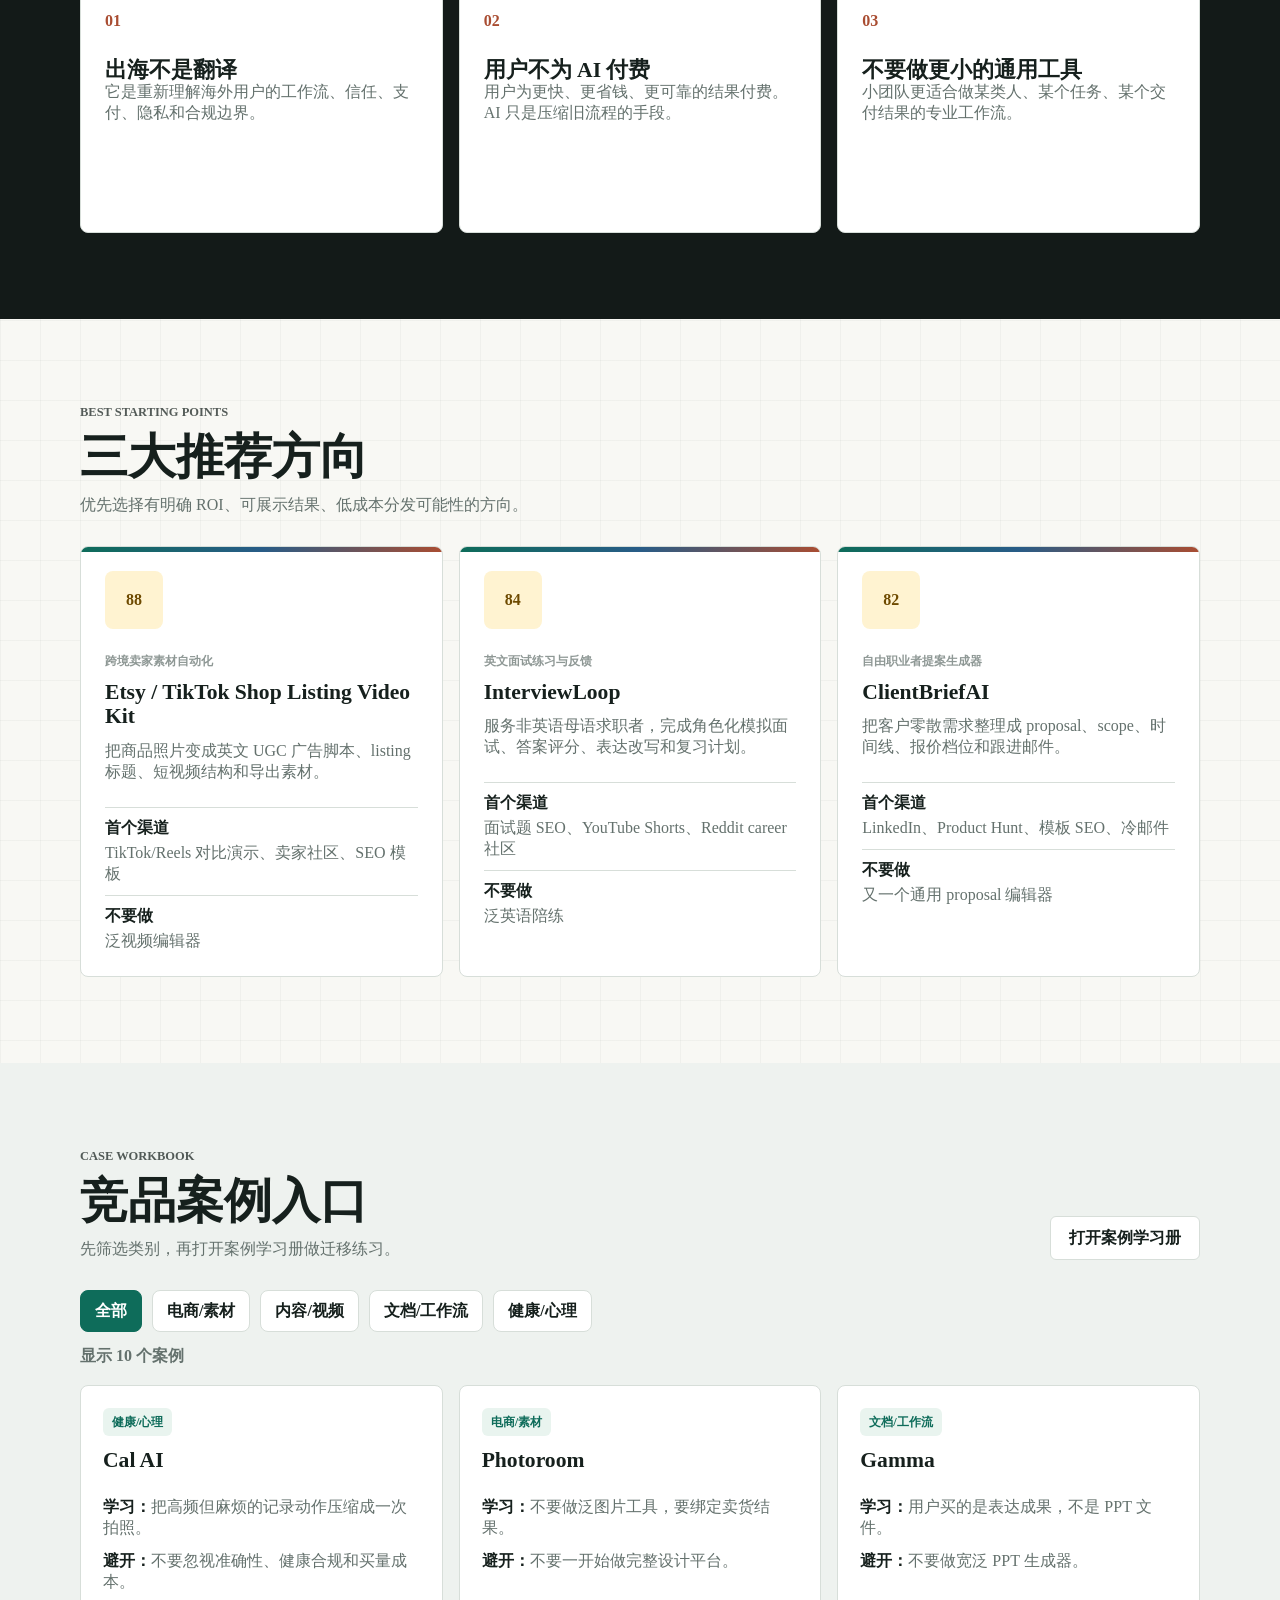
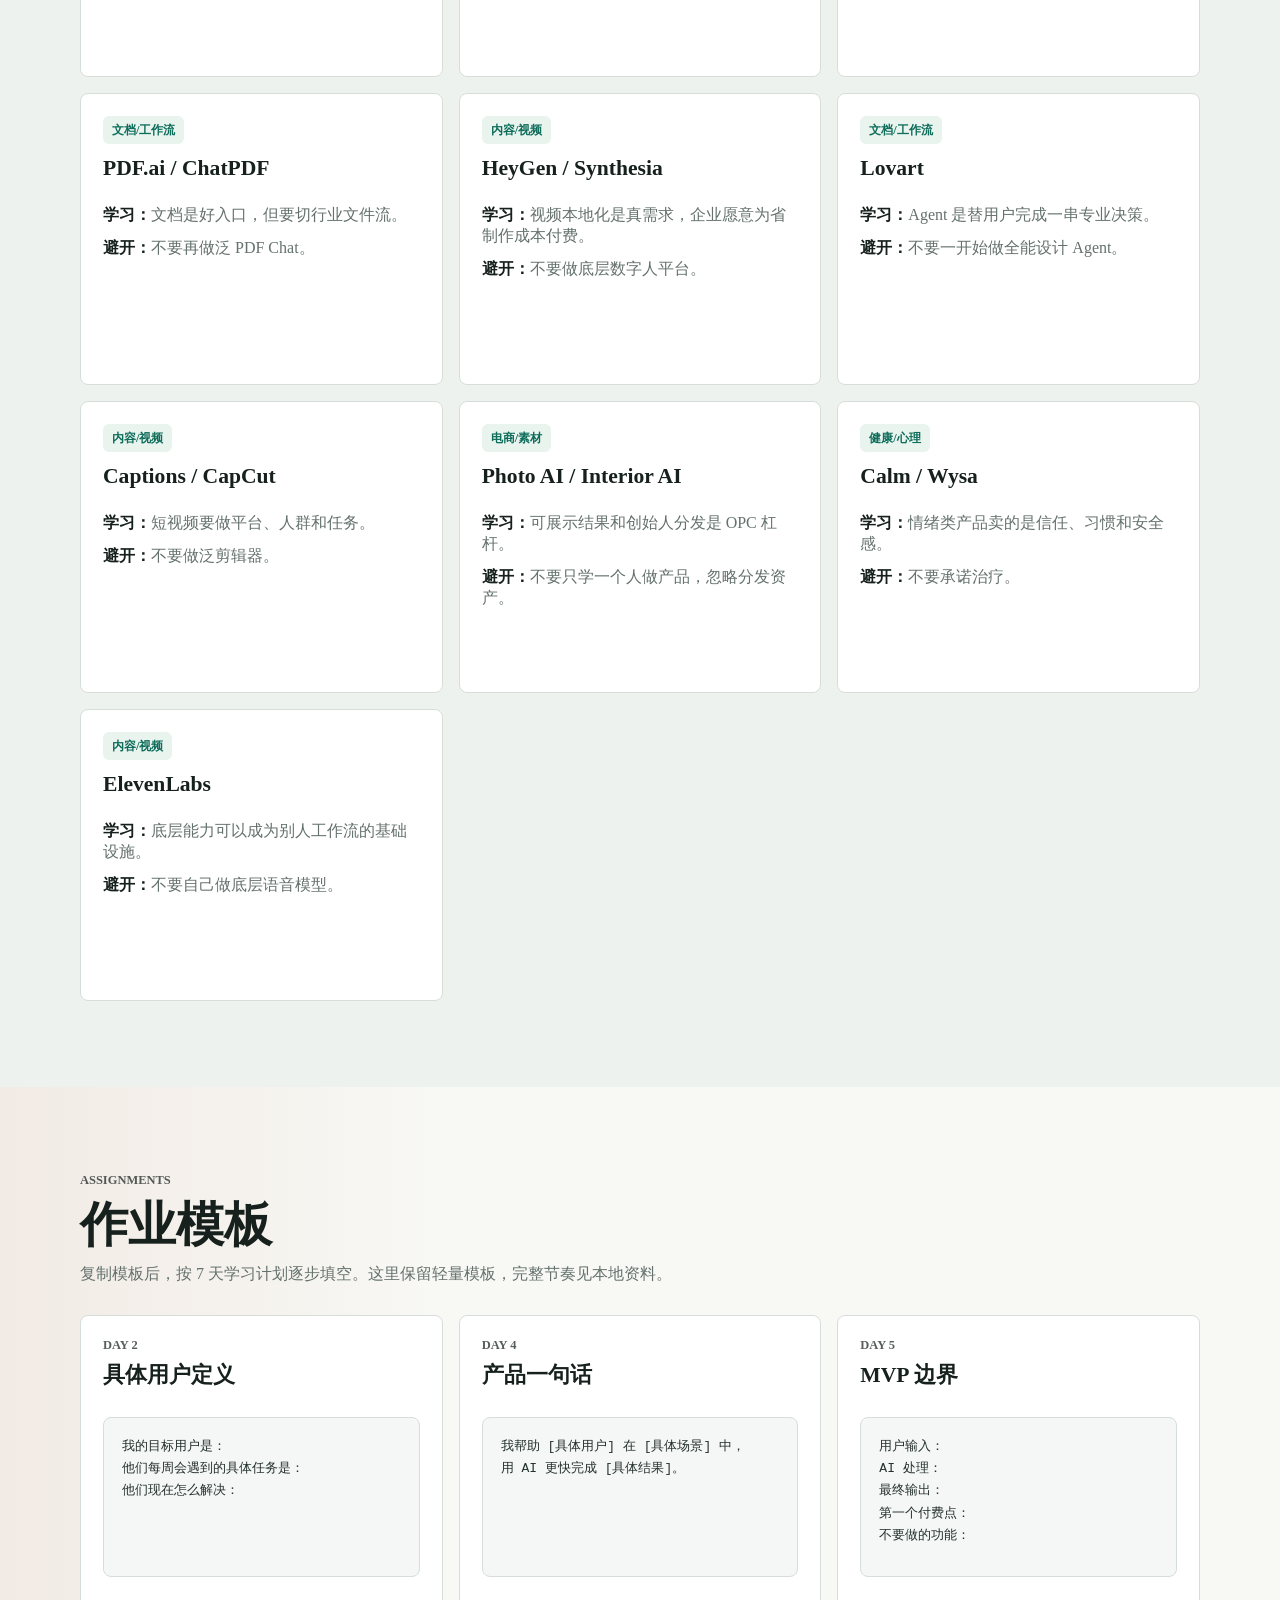
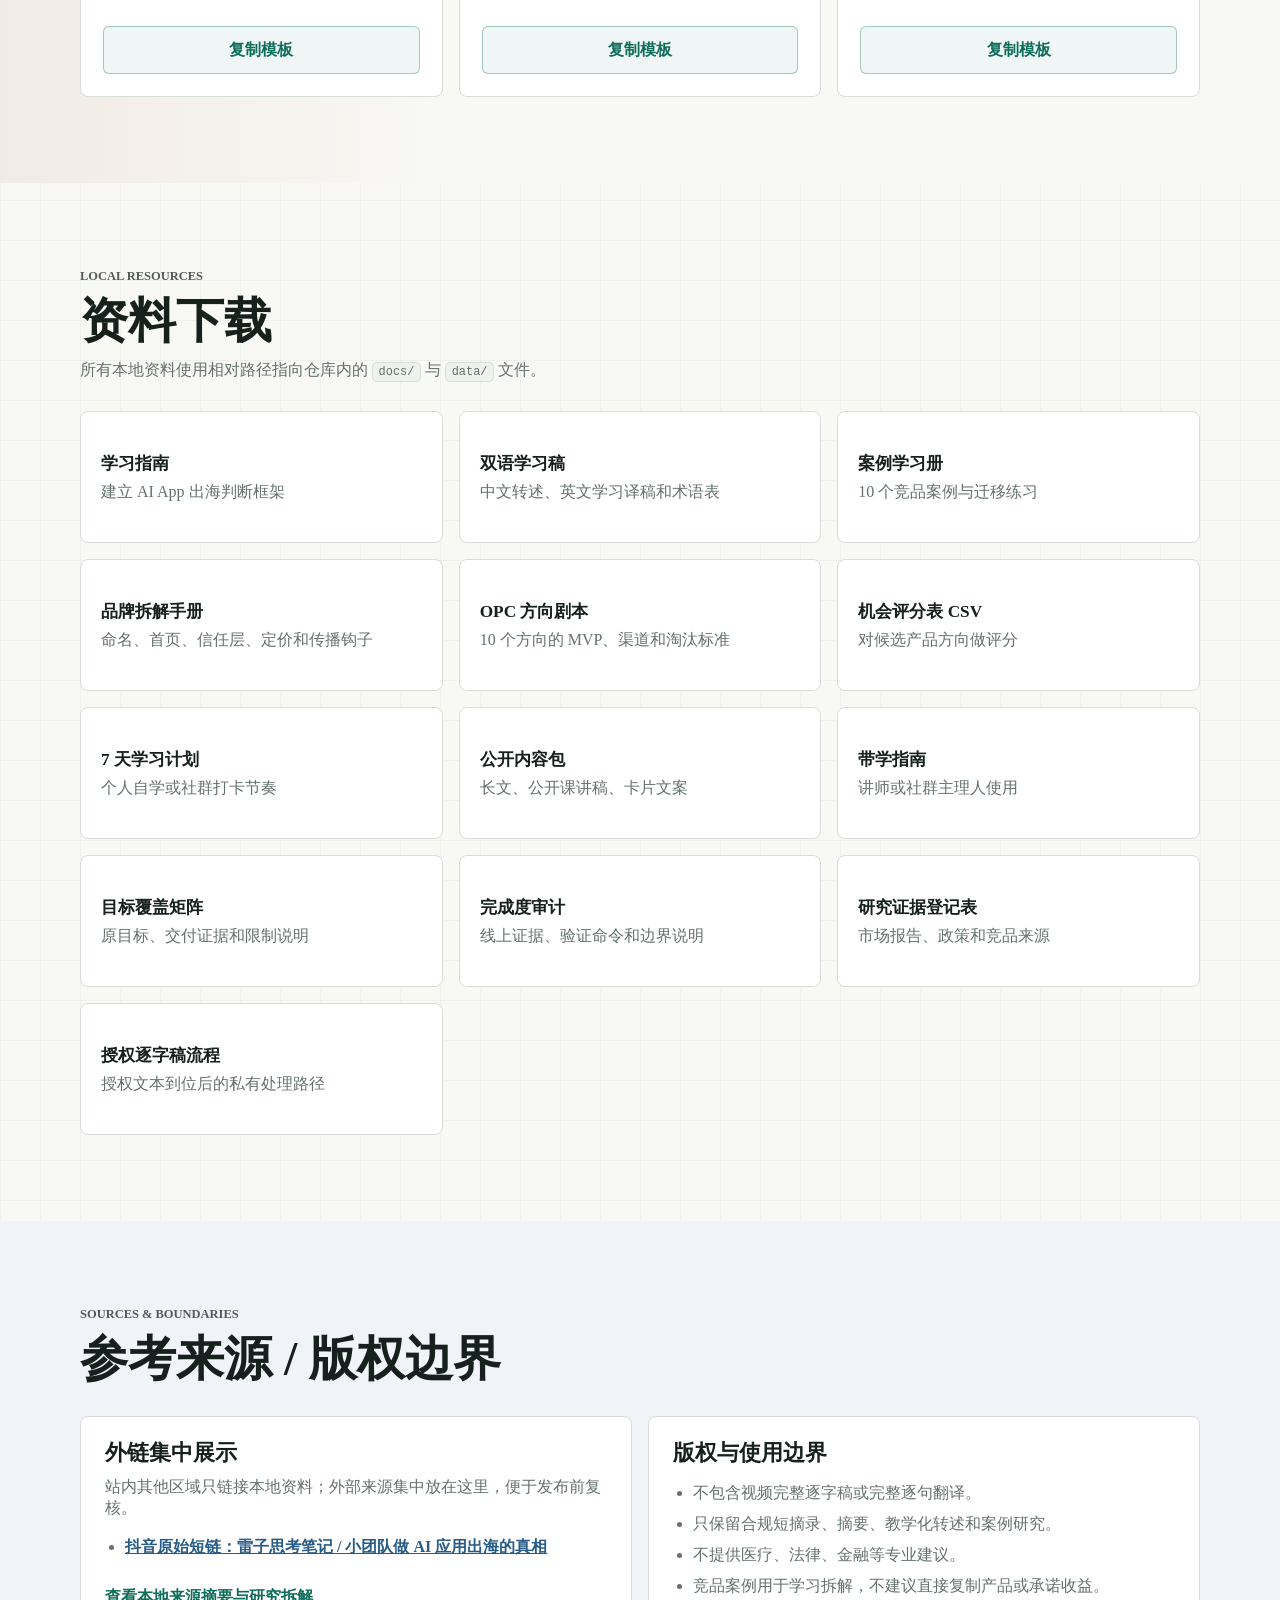
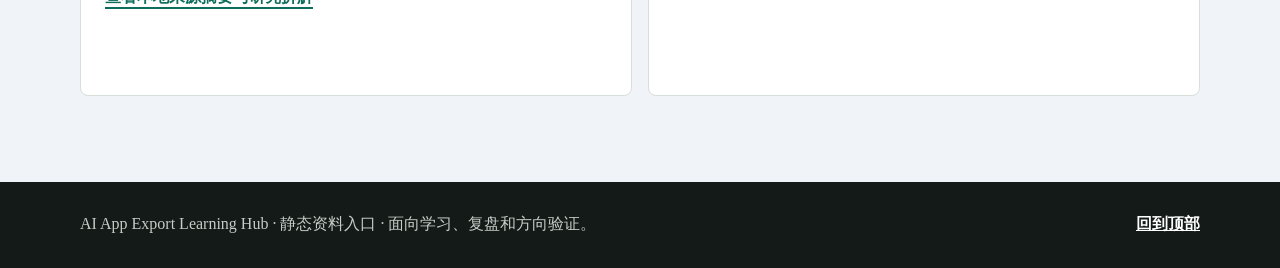
==== commit 921d906b: "Add OPC app direction playbook" ====
--- a/site/index.html
+++ b/site/index.html
@@ -237,6 +237,7 @@
         <a href="../docs/bilingual-study-note.md"><strong>双语学习稿</strong><span>中文转述、英文学习译稿和术语表</span></a>
         <a href="../docs/case-study-workbook.md"><strong>案例学习册</strong><span>10 个竞品案例与迁移练习</span></a>
         <a href="../docs/brand-teardown-handbook.md"><strong>品牌拆解手册</strong><span>命名、首页、信任层、定价和传播钩子</span></a>
+        <a href="../docs/opc-app-playbook.md"><strong>OPC 方向剧本</strong><span>10 个方向的 MVP、渠道和淘汰标准</span></a>
         <a href="../data/opportunity-scorecard.csv"><strong>机会评分表 CSV</strong><span>对候选产品方向做评分</span></a>
         <a href="../docs/7-day-learning-plan.md"><strong>7 天学习计划</strong><span>个人自学或社群打卡节奏</span></a>
         <a href="../docs/public-content-pack.md"><strong>公开内容包</strong><span>长文、公开课讲稿、卡片文案</span></a>
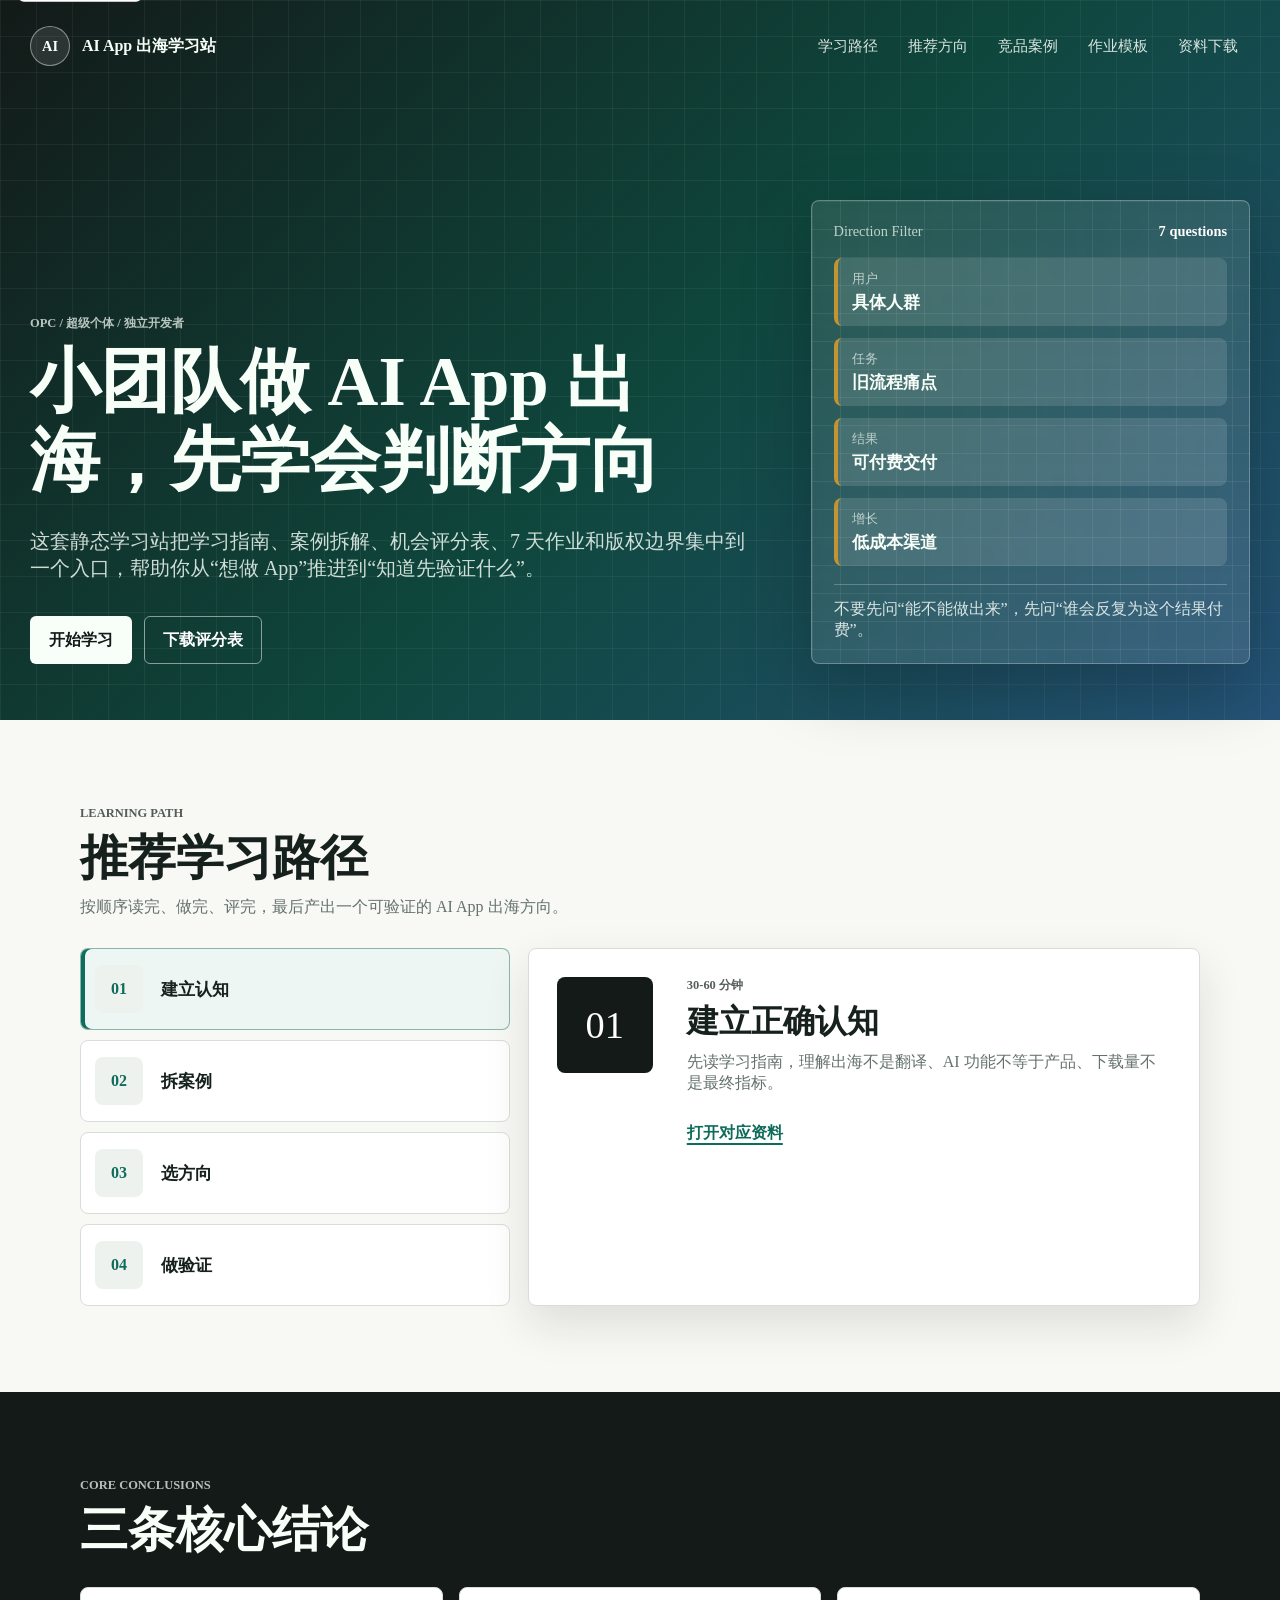
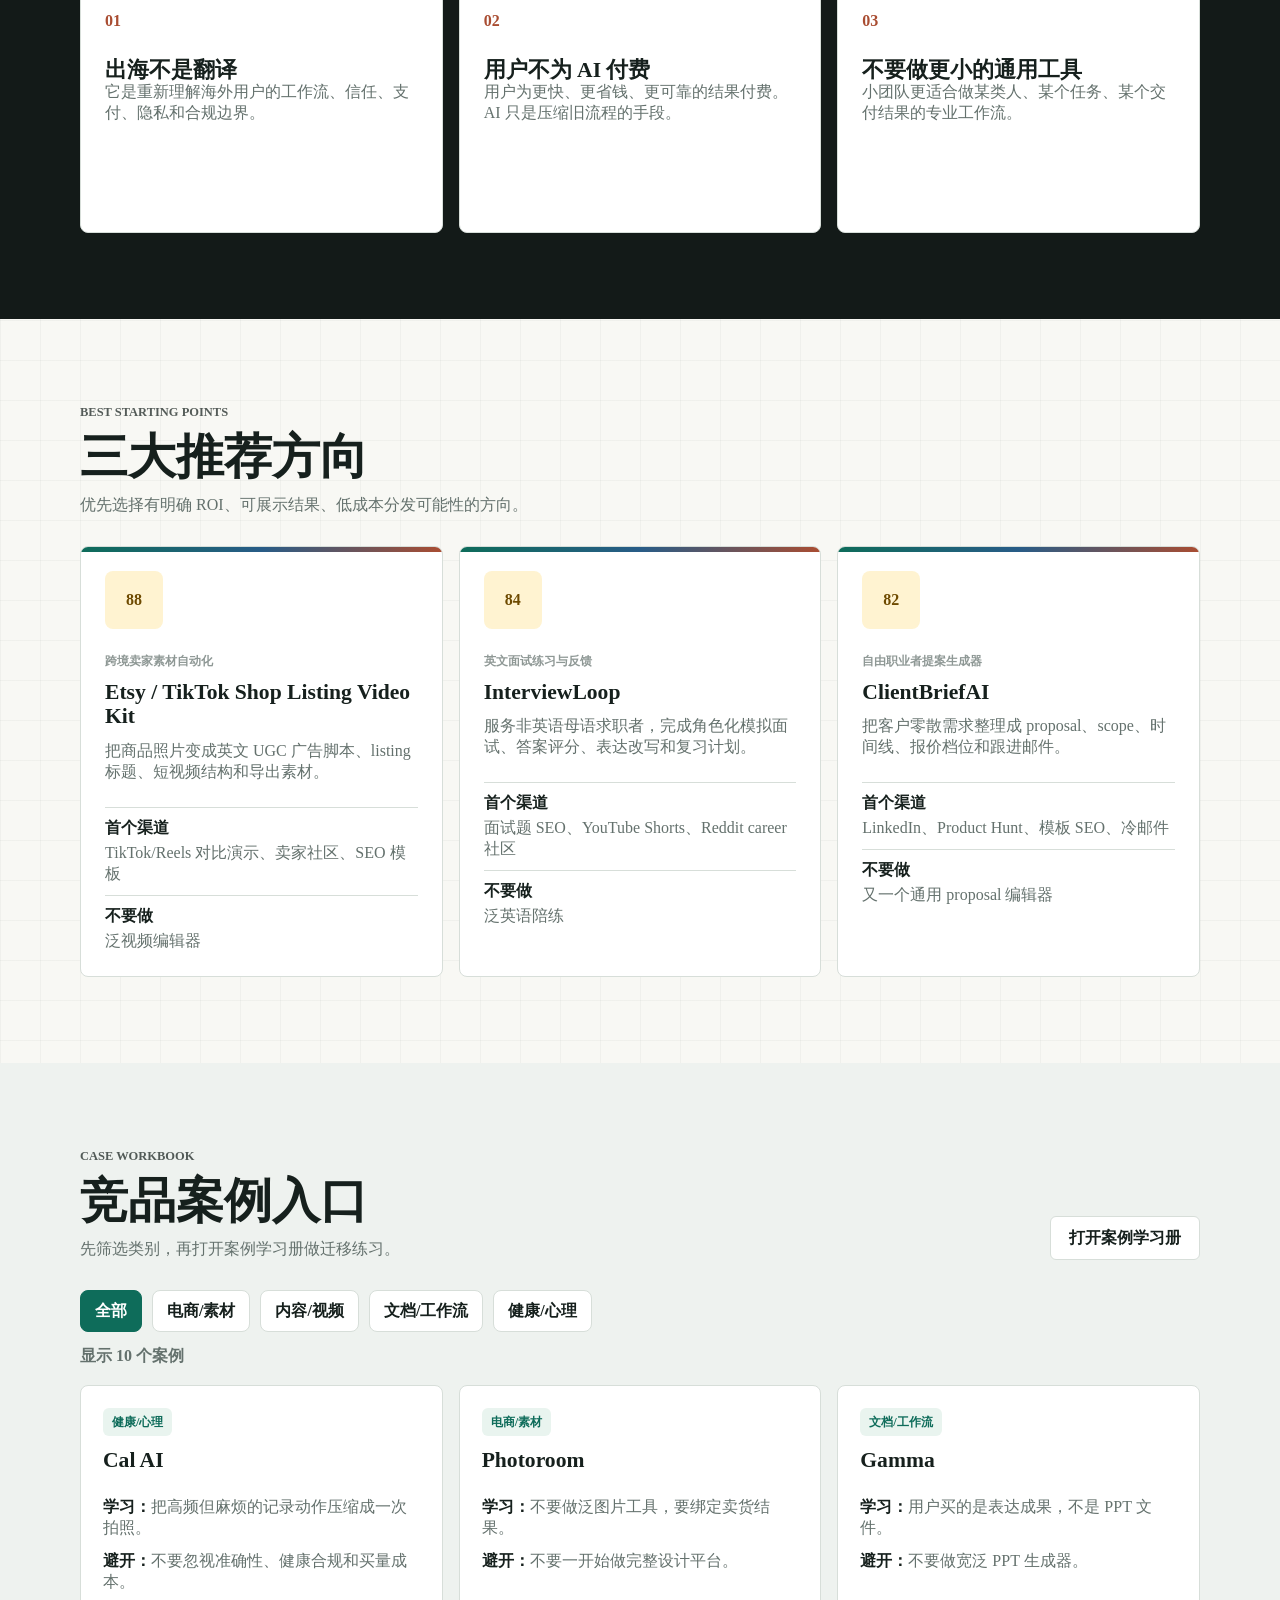
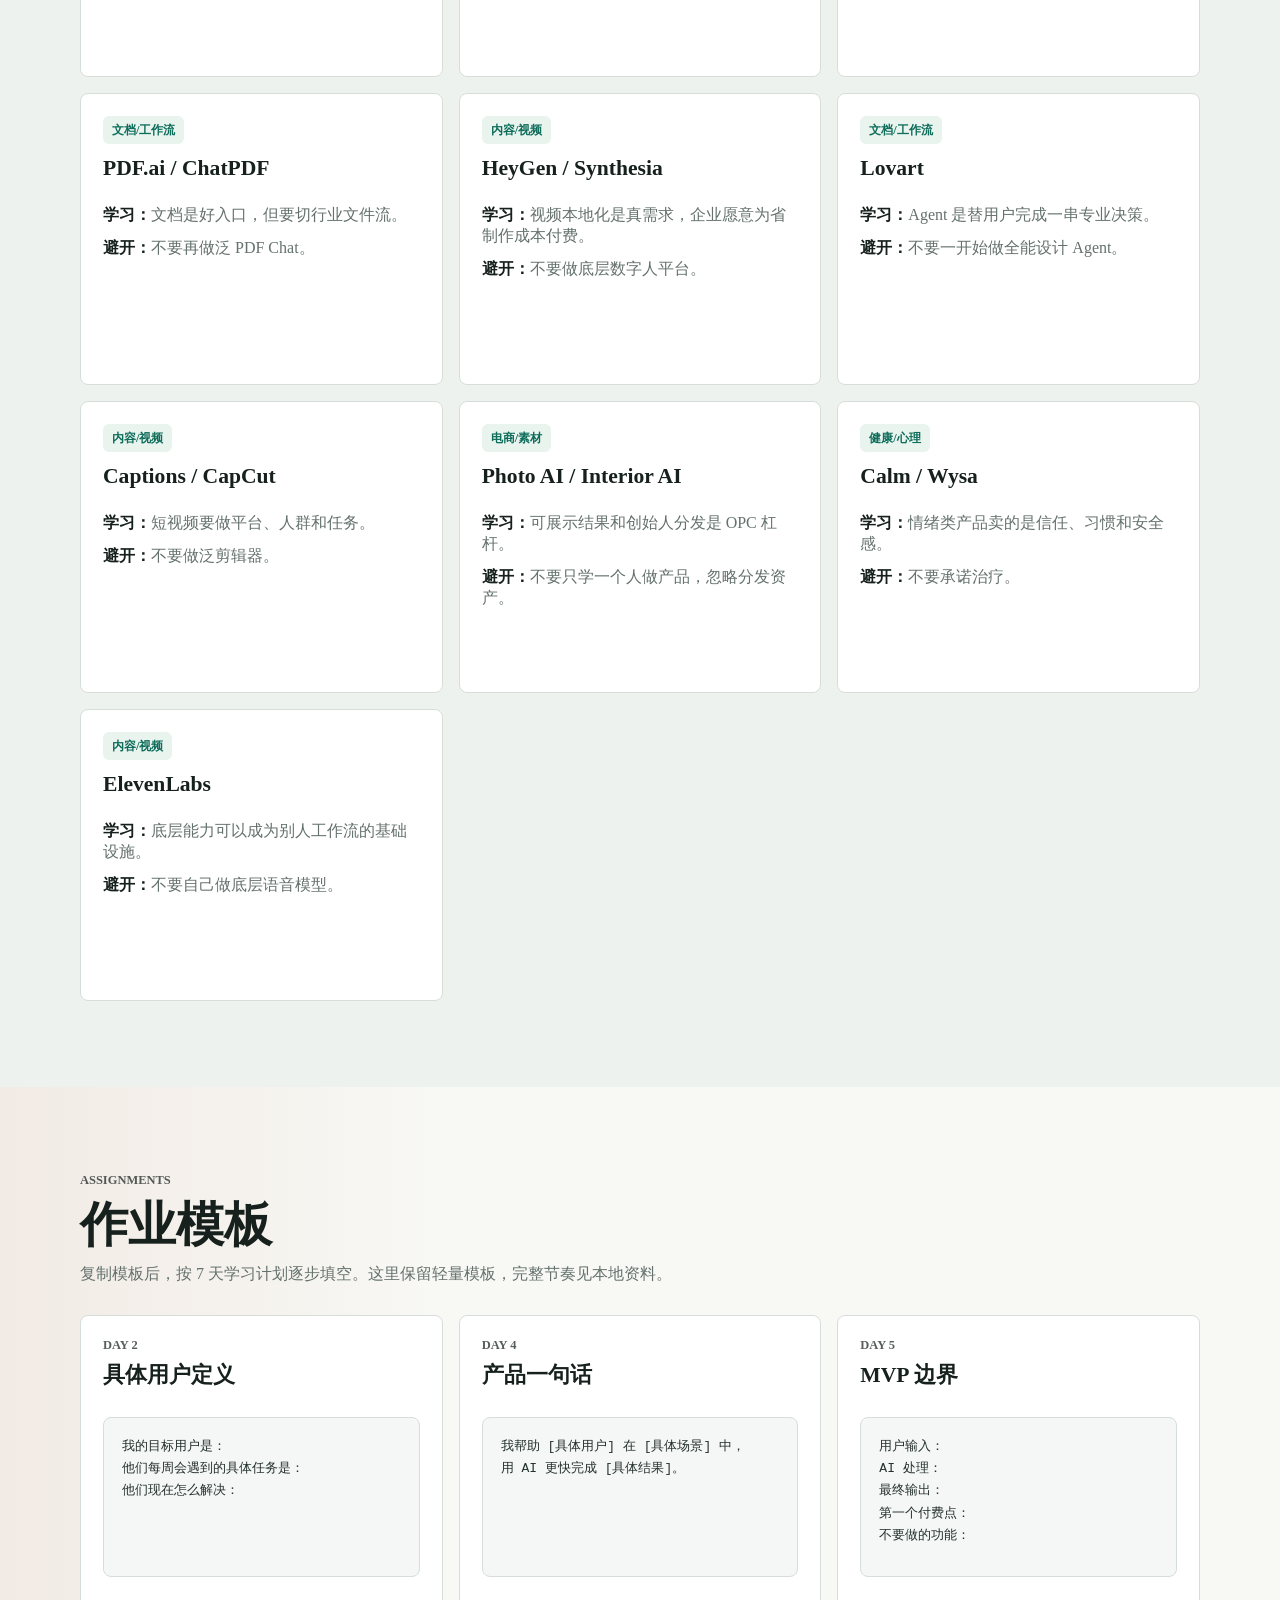
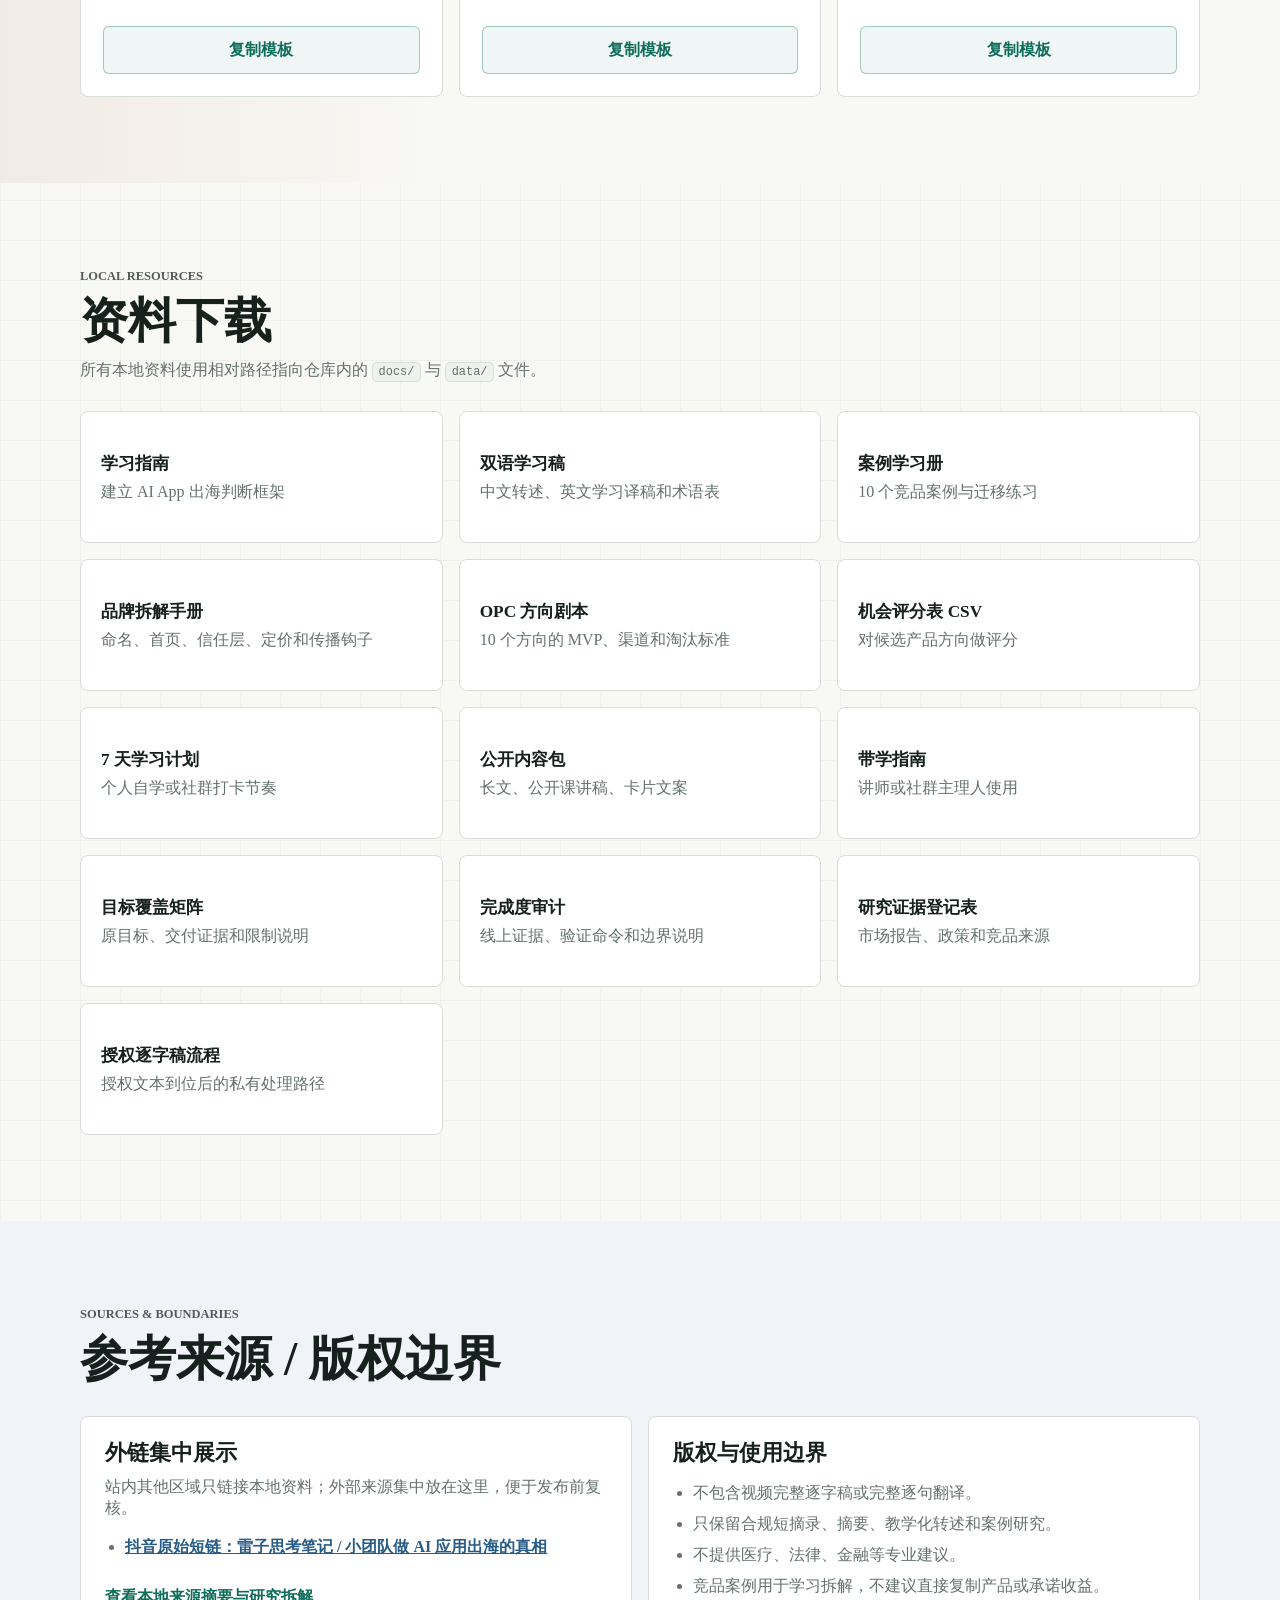
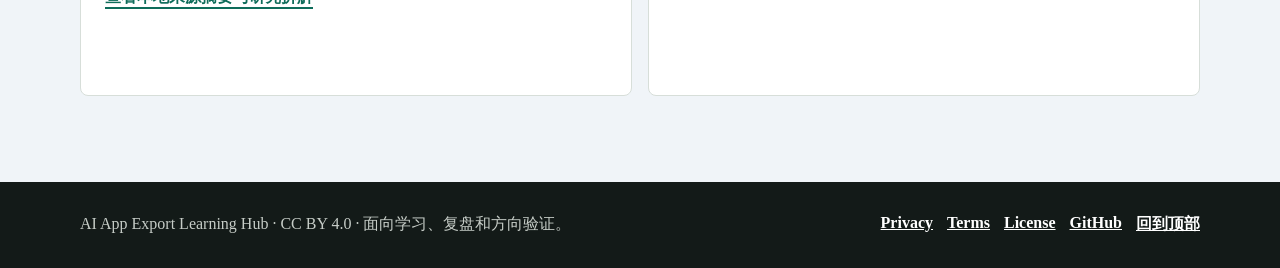
==== commit 21ca2e41: "prepare open docs ads setup" ====
--- a/site/index.html
+++ b/site/index.html
@@ -31,8 +31,8 @@
         <h1 id="hero-title">小团队做 AI App 出海，先学会判断方向</h1>
         <p class="lede">这套静态学习站把学习指南、案例拆解、机会评分表、7 天作业和版权边界集中到一个入口，帮助你从“想做 App”推进到“知道先验证什么”。</p>
         <div class="hero-actions" aria-label="快速入口">
-          <a class="button primary" href="../docs/learning-guide.md">开始学习</a>
-          <a class="button secondary" href="../data/opportunity-scorecard.csv">下载评分表</a>
+          <a class="button primary" href="../docs/learning-guide.md" data-conversion="startLearning">开始学习</a>
+          <a class="button secondary" href="../data/opportunity-scorecard.csv" data-conversion="downloadScorecard">下载评分表</a>
         </div>
       </div>
 
@@ -237,8 +237,8 @@
         <a href="../docs/bilingual-study-note.md"><strong>双语学习稿</strong><span>中文转述、英文学习译稿和术语表</span></a>
         <a href="../docs/case-study-workbook.md"><strong>案例学习册</strong><span>10 个竞品案例与迁移练习</span></a>
         <a href="../docs/brand-teardown-handbook.md"><strong>品牌拆解手册</strong><span>命名、首页、信任层、定价和传播钩子</span></a>
-        <a href="../docs/opc-app-playbook.md"><strong>OPC 方向剧本</strong><span>10 个方向的 MVP、渠道和淘汰标准</span></a>
-        <a href="../data/opportunity-scorecard.csv"><strong>机会评分表 CSV</strong><span>对候选产品方向做评分</span></a>
+        <a href="../docs/opc-app-playbook.md" data-conversion="openOpcPlaybook"><strong>OPC 方向剧本</strong><span>10 个方向的 MVP、渠道和淘汰标准</span></a>
+        <a href="../data/opportunity-scorecard.csv" data-conversion="downloadScorecard"><strong>机会评分表 CSV</strong><span>对候选产品方向做评分</span></a>
         <a href="../docs/7-day-learning-plan.md"><strong>7 天学习计划</strong><span>个人自学或社群打卡节奏</span></a>
         <a href="../docs/public-content-pack.md"><strong>公开内容包</strong><span>长文、公开课讲稿、卡片文案</span></a>
         <a href="../docs/facilitator-guide.md"><strong>带学指南</strong><span>讲师或社群主理人使用</span></a>
@@ -277,10 +277,18 @@
   </main>
 
   <footer class="footer">
-    <p>AI App Export Learning Hub · 静态资料入口 · 面向学习、复盘和方向验证。</p>
-    <a href="#top">回到顶部</a>
+    <p>AI App Export Learning Hub · CC BY 4.0 · 面向学习、复盘和方向验证。</p>
+    <nav class="footer-links" aria-label="页脚链接">
+      <a href="privacy.html">Privacy</a>
+      <a href="terms.html">Terms</a>
+      <a href="../LICENSE" rel="license">License</a>
+      <a href="https://github.com/siuserxiaowei/ai-app-export-learning-hub" target="_blank" rel="noreferrer" data-conversion="openGithub">GitHub</a>
+      <a href="#top">回到顶部</a>
+    </nav>
   </footer>
 
   <script src="app.js"></script>
+  <script src="google-ads-config.js"></script>
+  <script src="tracking.js"></script>
 </body>
 </html>
--- a/site/styles.css
+++ b/site/styles.css
@@ -741,6 +741,78 @@
   font-weight: 800;
 }
 
+.footer-links {
+  display: flex;
+  flex-wrap: wrap;
+  justify-content: flex-end;
+  gap: 14px;
+}
+
+.legal-page {
+  background: var(--paper);
+}
+
+.legal-main {
+  width: min(880px, calc(100% - 40px));
+  margin: 0 auto;
+  padding: 72px 0 96px;
+}
+
+.legal-main h1 {
+  max-width: 720px;
+  font-size: 3.2rem;
+}
+
+.legal-main h2 {
+  margin-top: 42px;
+  margin-bottom: 12px;
+  font-size: 1.65rem;
+}
+
+.legal-main p,
+.legal-main li {
+  color: var(--muted);
+}
+
+.legal-main > p {
+  max-width: 760px;
+  margin-top: 18px;
+}
+
+.legal-main ul {
+  display: grid;
+  gap: 8px;
+  margin: 14px 0 0;
+  padding-left: 20px;
+}
+
+.legal-main a {
+  color: var(--teal);
+  font-weight: 800;
+  overflow-wrap: anywhere;
+}
+
+.legal-nav {
+  display: flex;
+  flex-wrap: wrap;
+  gap: 12px;
+  margin-top: 48px;
+  padding-top: 24px;
+  border-top: 1px solid var(--line);
+}
+
+.legal-nav a {
+  min-height: 42px;
+  display: inline-flex;
+  align-items: center;
+  padding: 0 14px;
+  border: 1px solid var(--line);
+  border-radius: 6px;
+  background: var(--card);
+  color: var(--ink);
+  text-decoration: none;
+}
+
 @media (max-width: 980px) {
   h1 {
     font-size: 3.25rem;
@@ -924,4 +996,32 @@
     align-items: flex-start;
     flex-direction: column;
   }
-}
+
+  .footer-links,
+  .legal-nav {
+    width: 100%;
+    flex-direction: column;
+  }
+
+  .footer-links a,
+  .legal-nav a {
+    width: 100%;
+  }
+
+  .legal-main {
+    width: min(360px, 100%);
+    max-width: 360px;
+    margin-left: 14px;
+    margin-right: auto;
+    padding: 56px 14px 80px;
+  }
+
+  .legal-main h1 {
+    font-size: 1.7rem;
+    line-break: anywhere;
+  }
+
+  .legal-main h2 {
+    font-size: 1.25rem;
+  }
+}
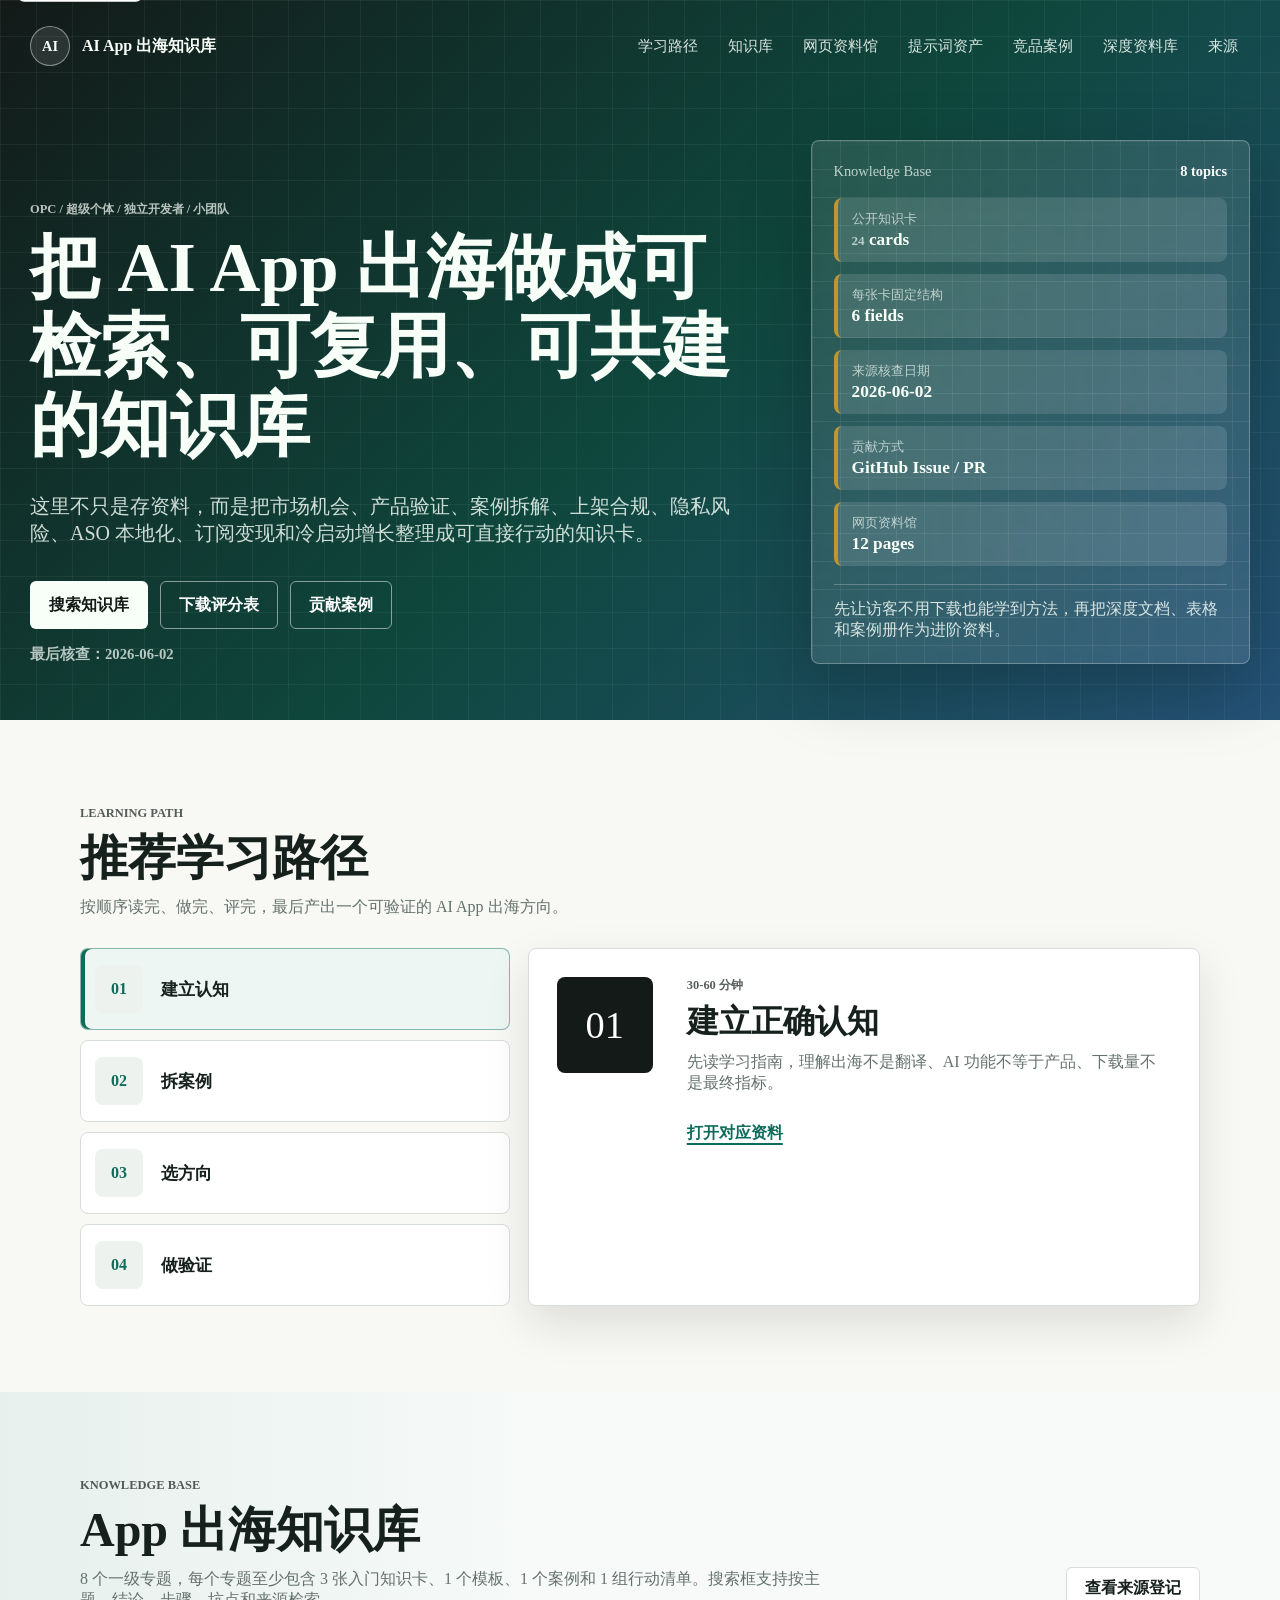
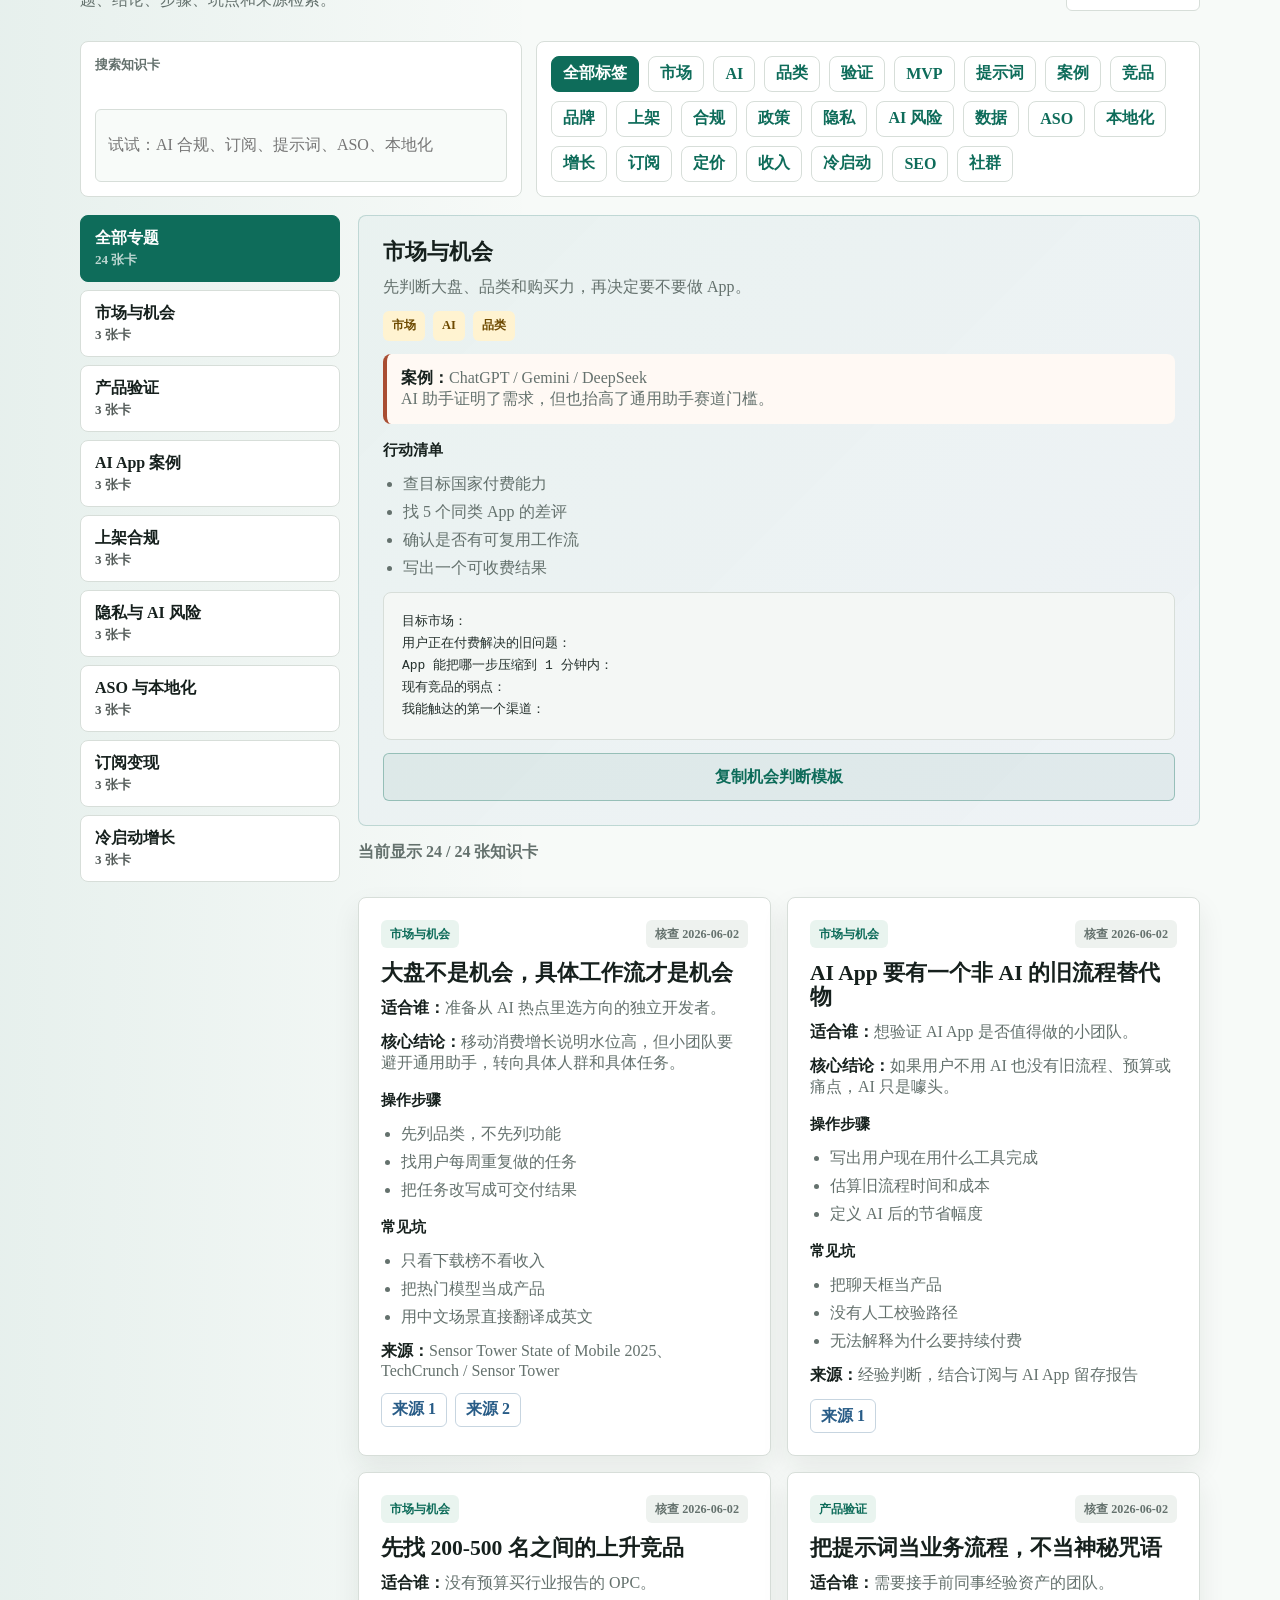
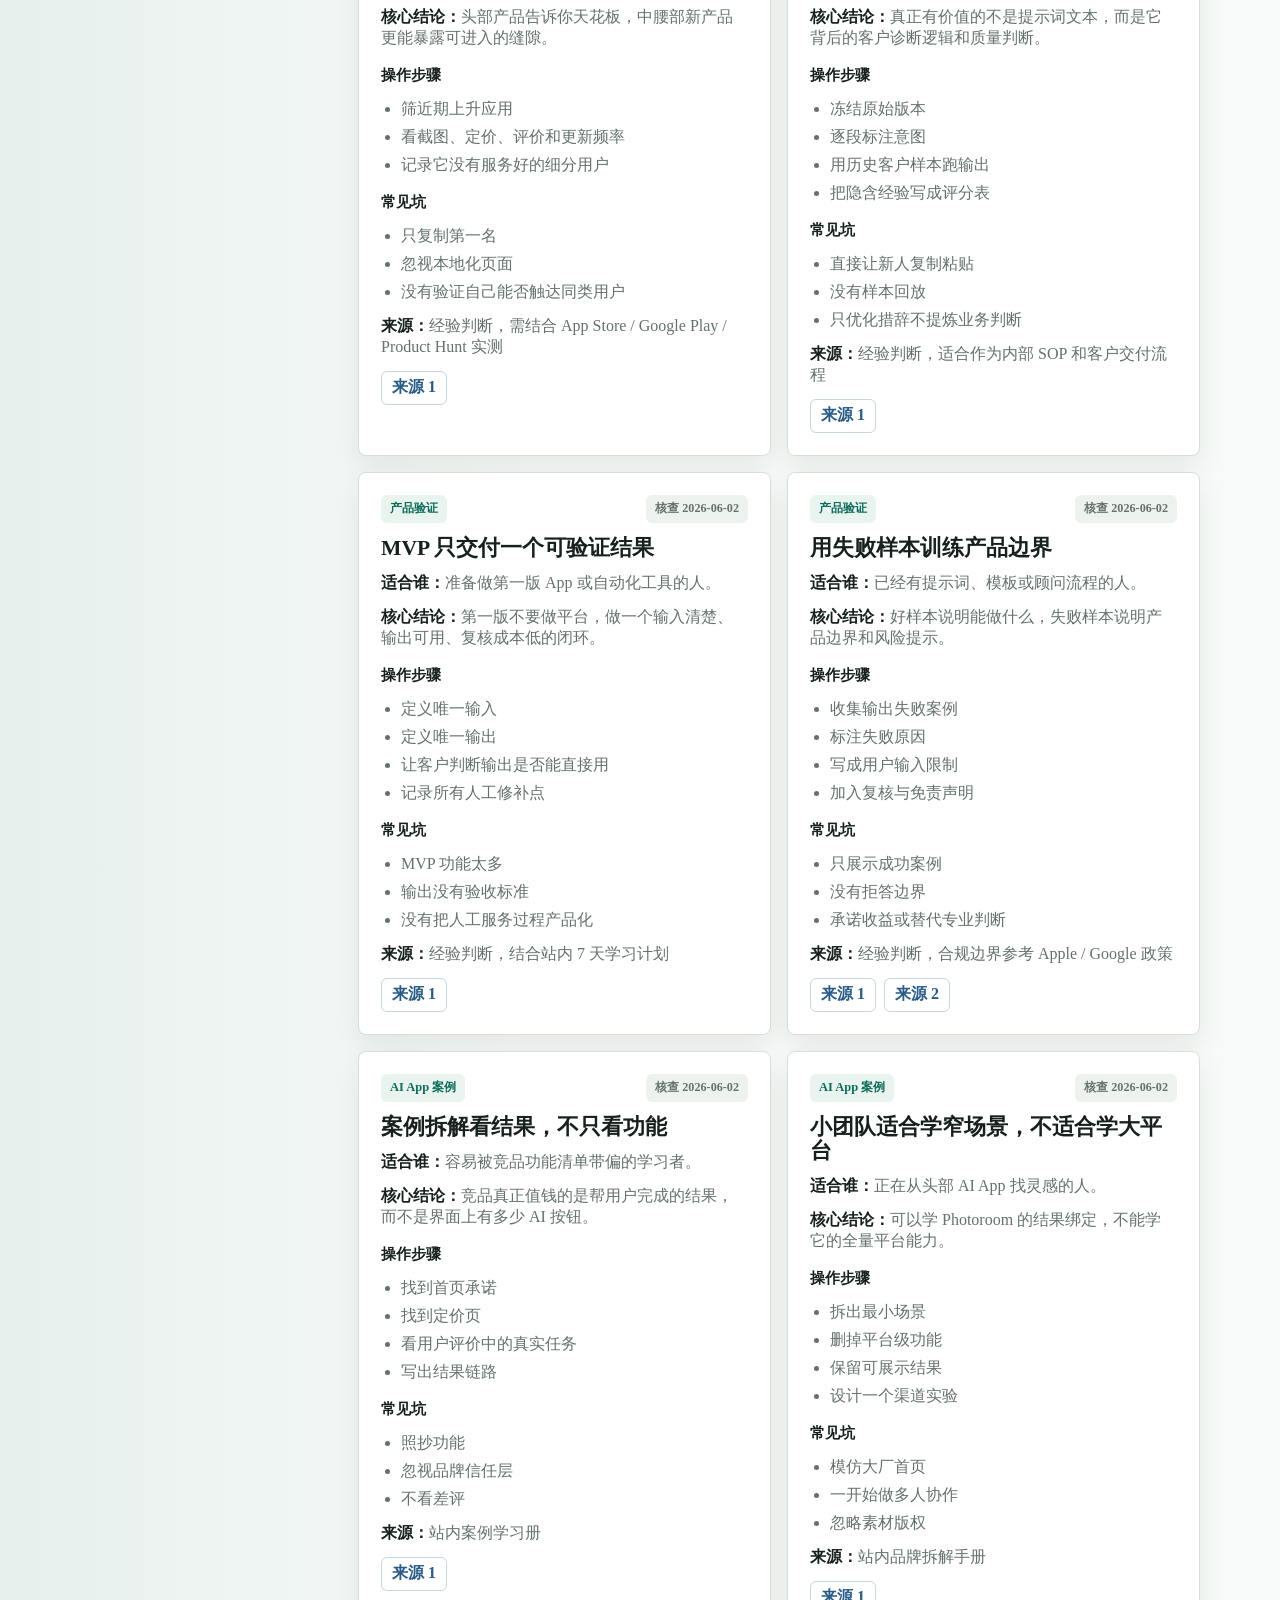
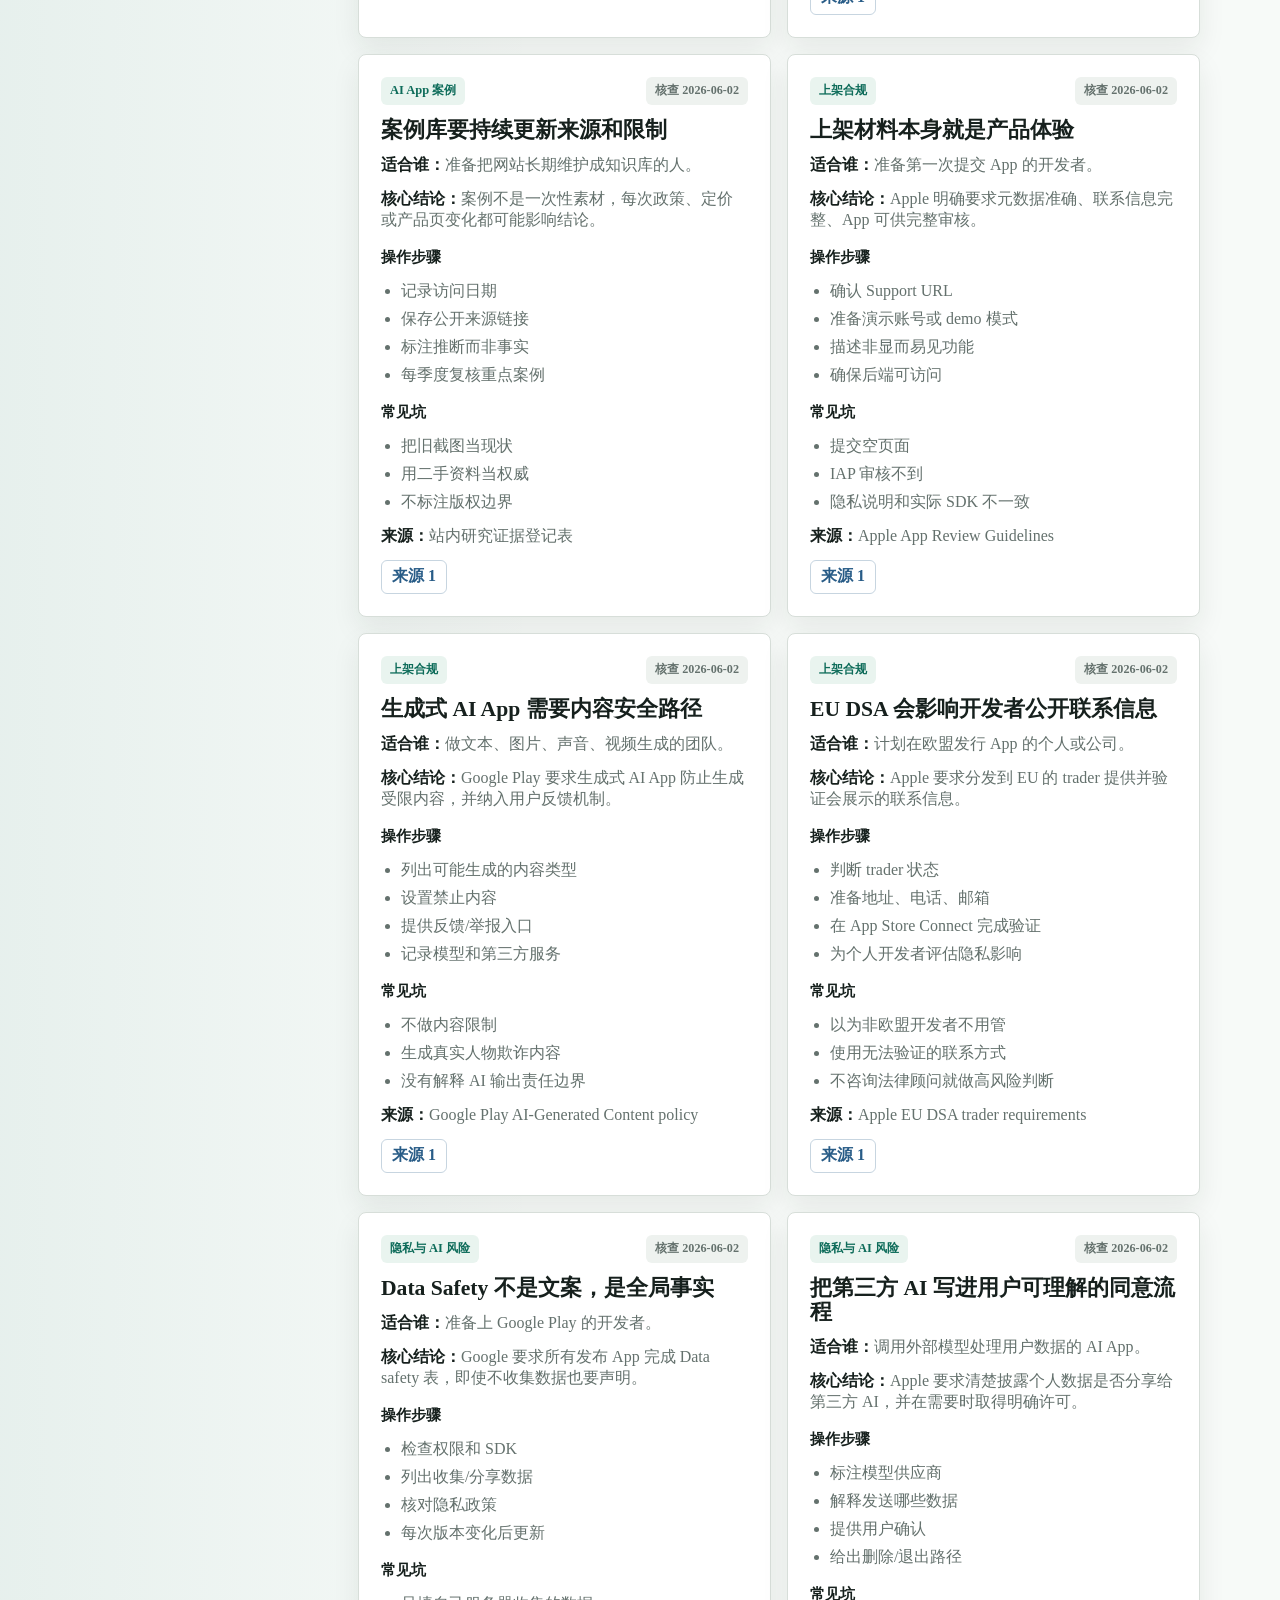
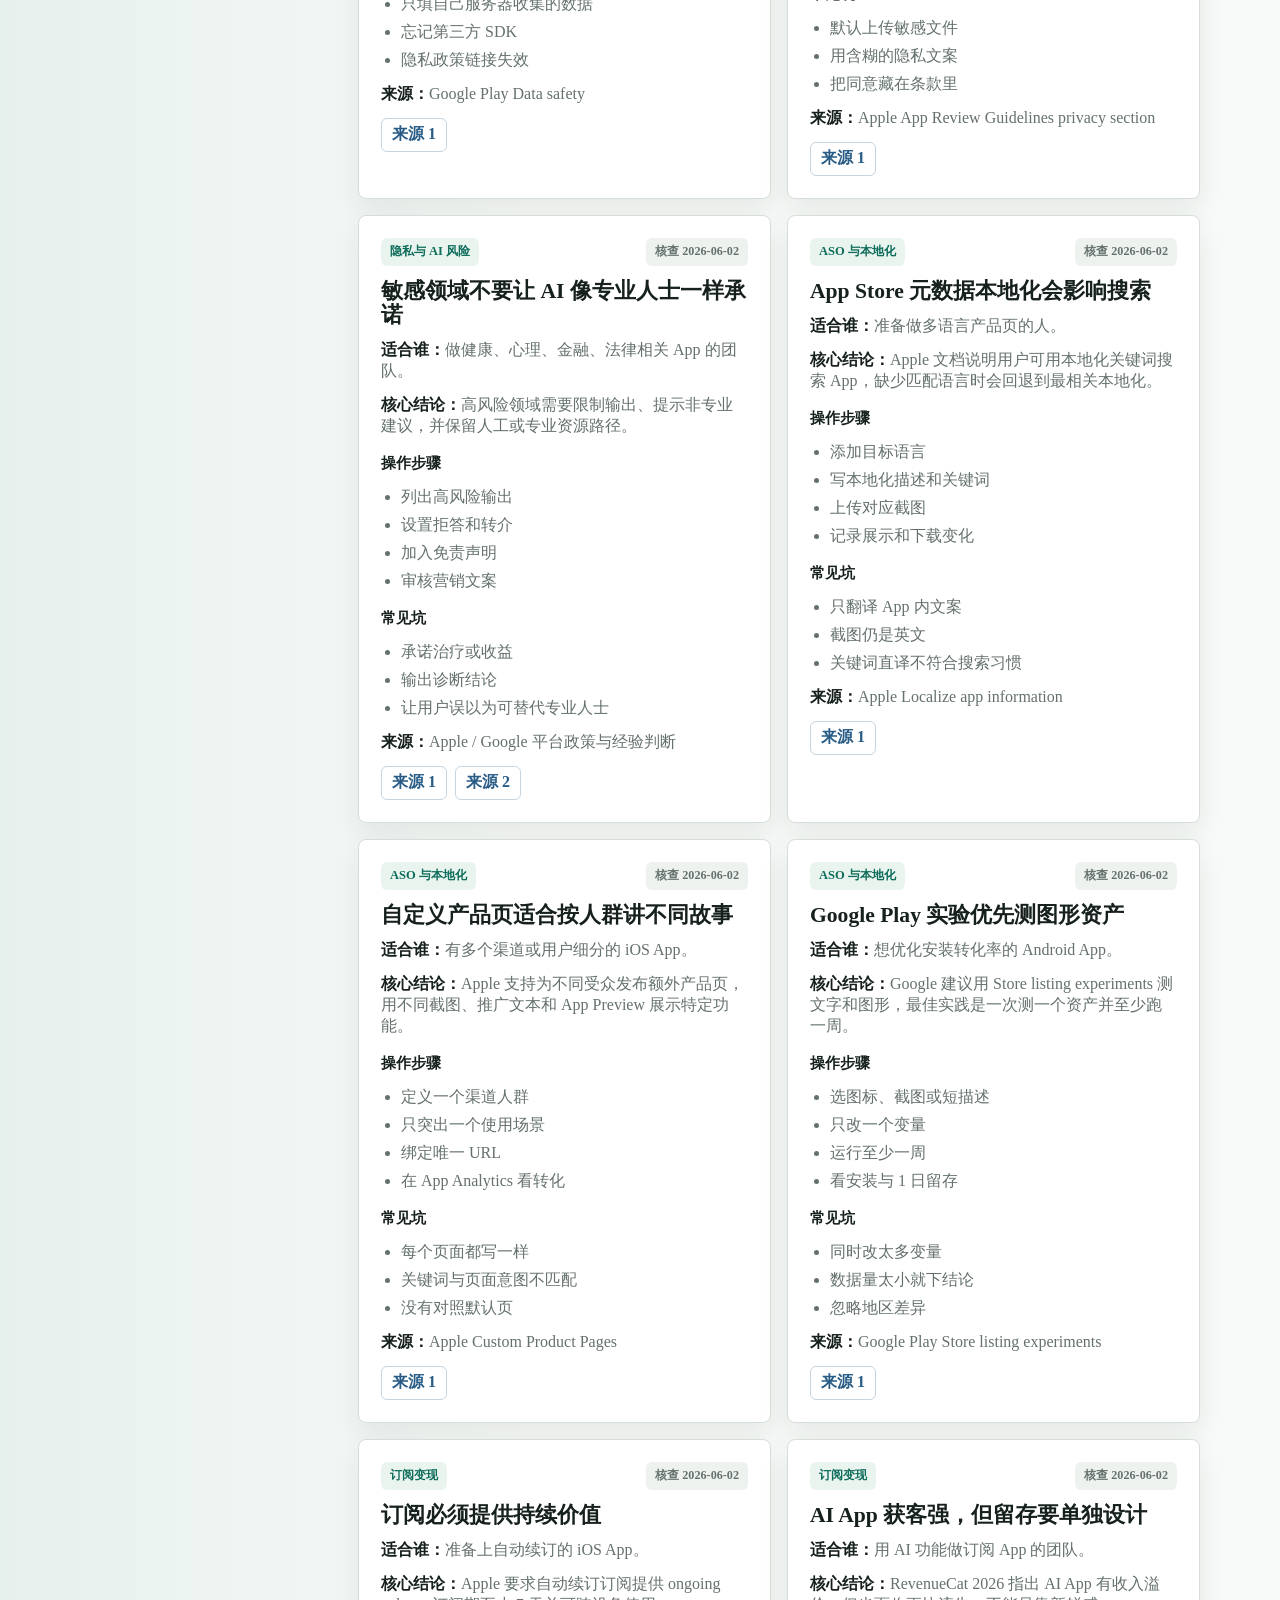
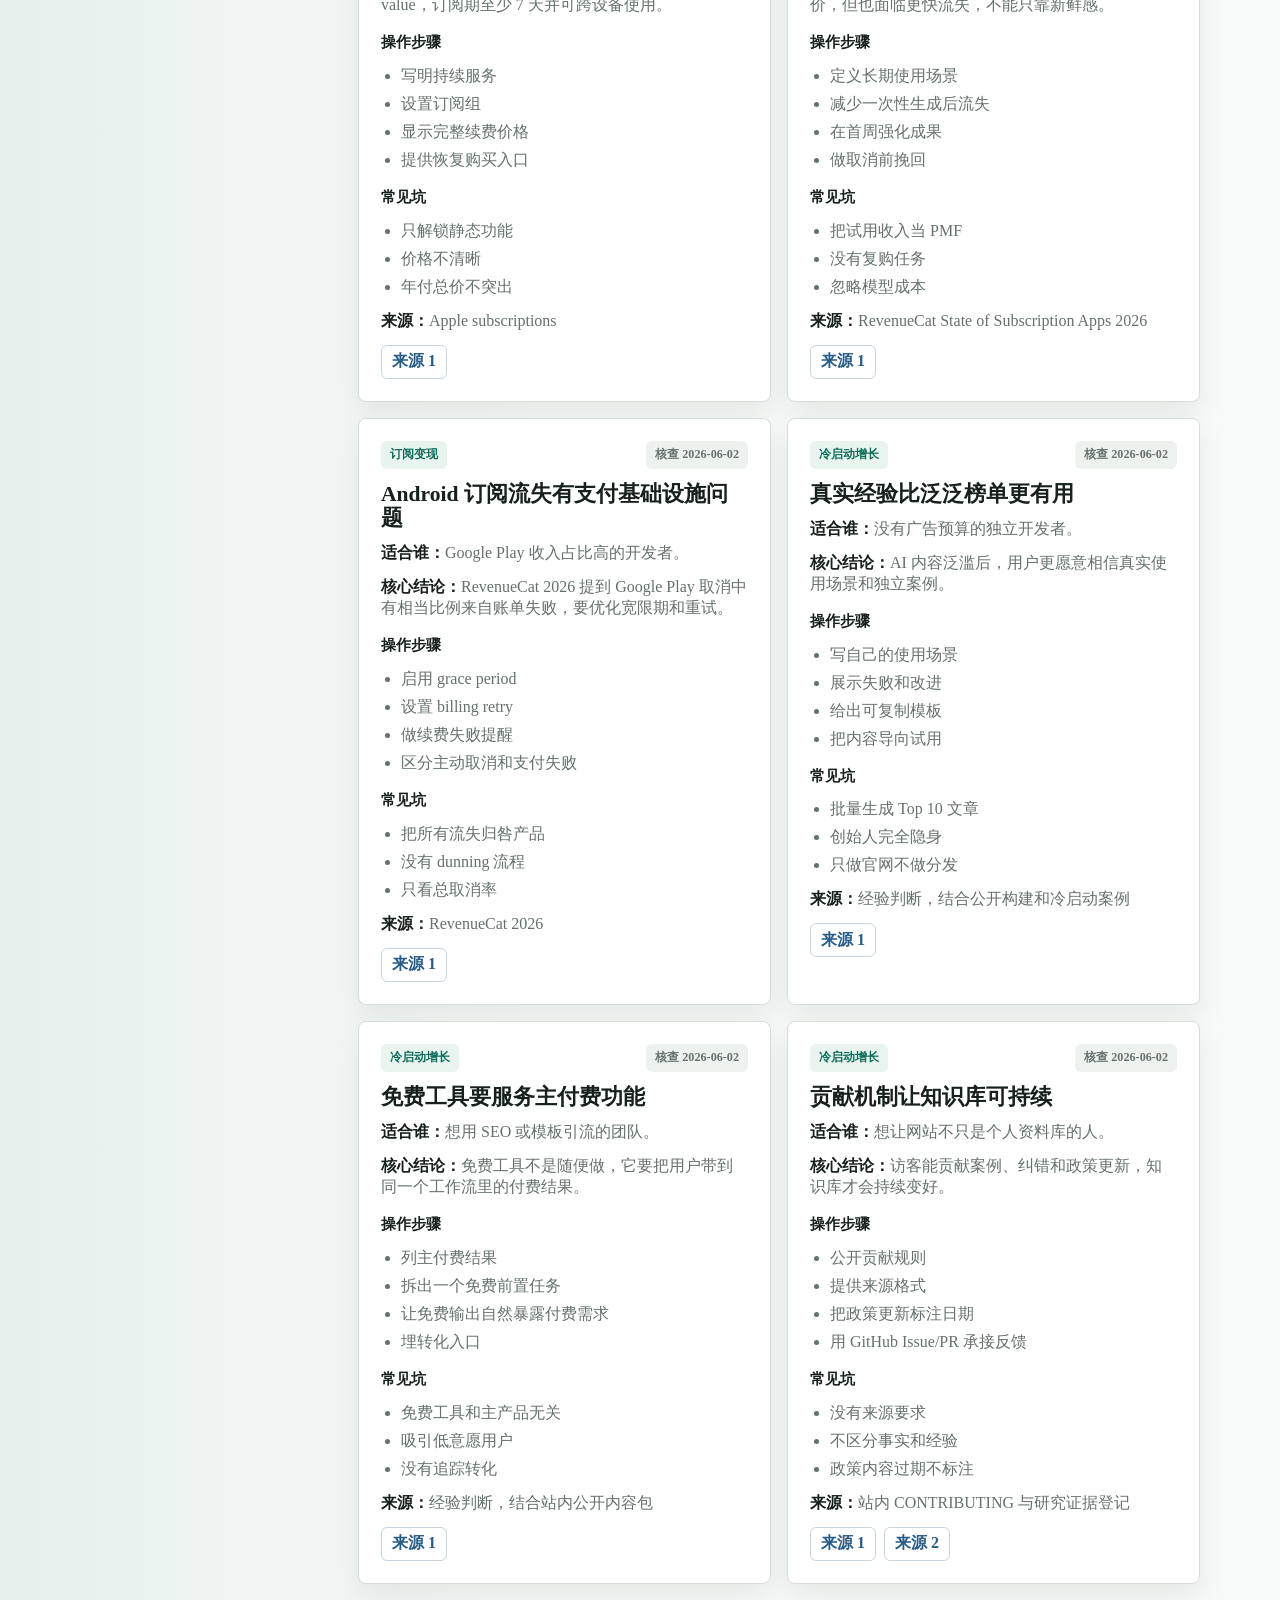
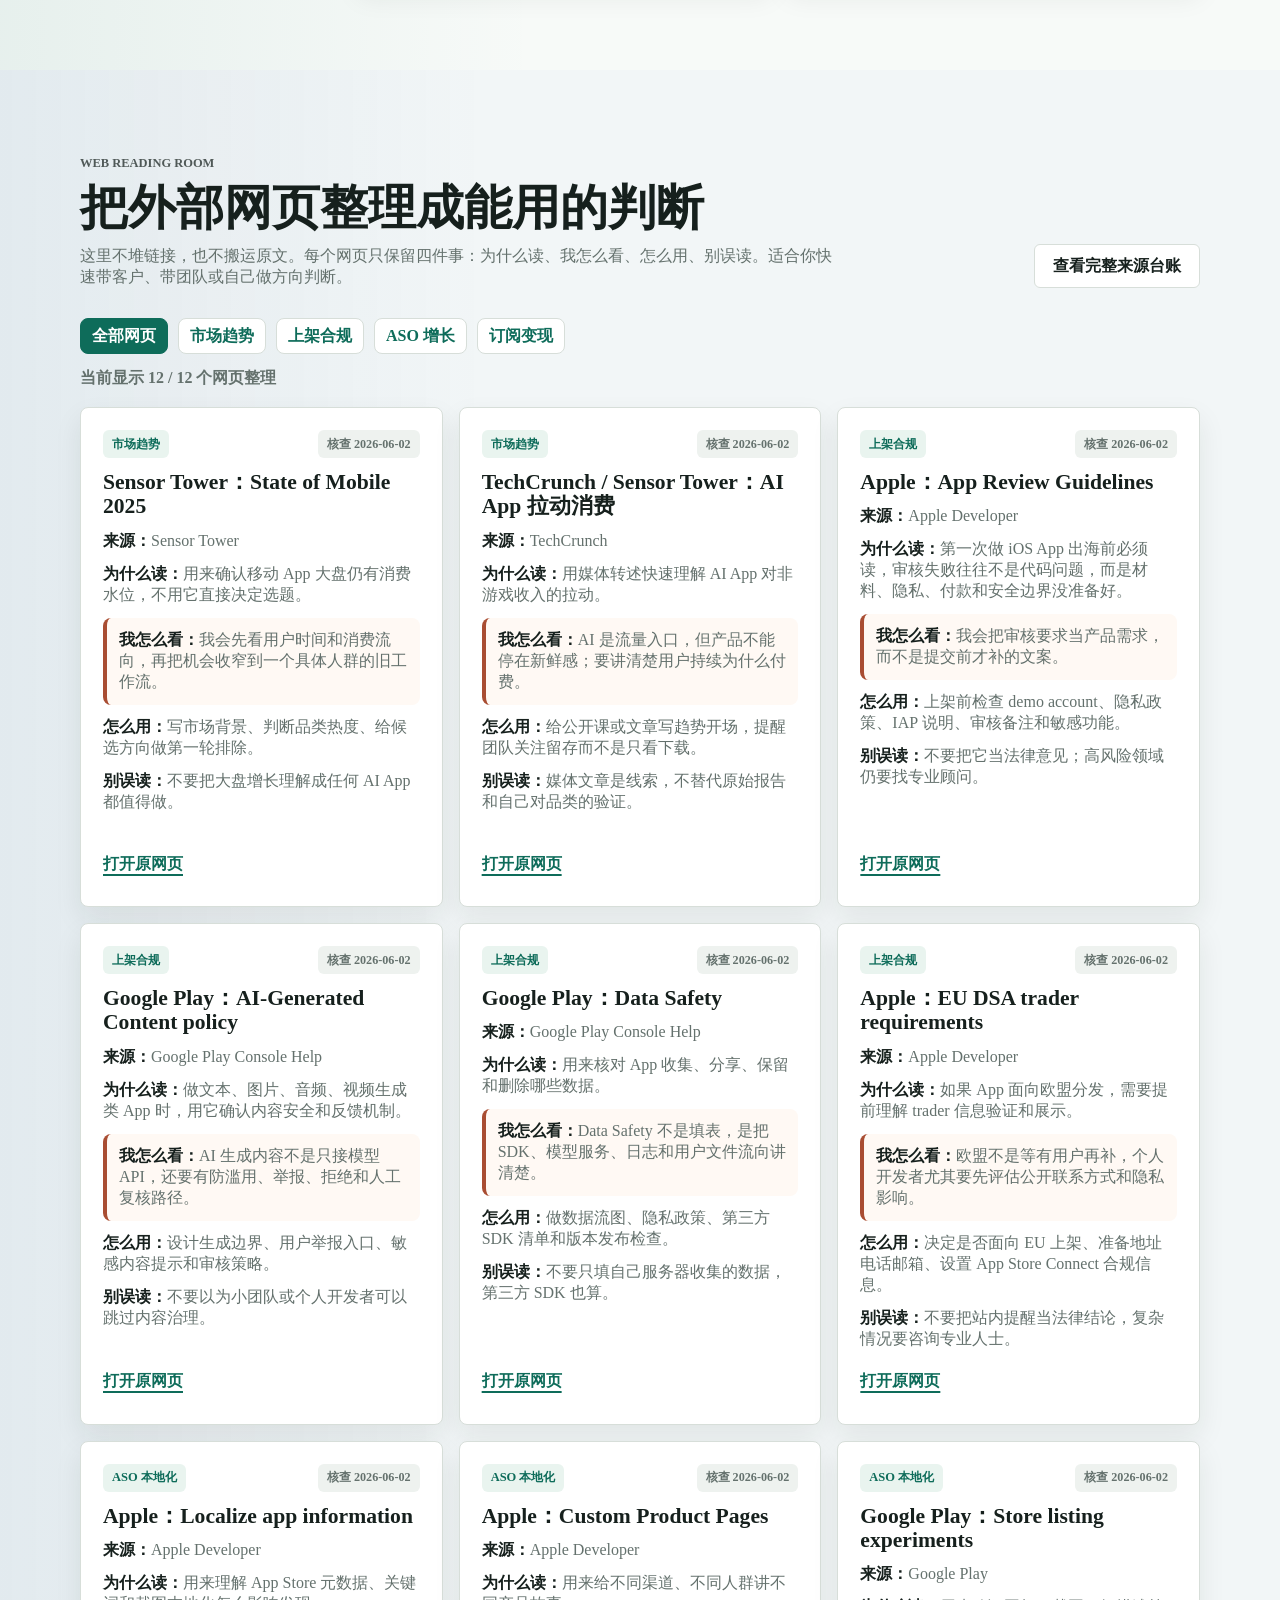
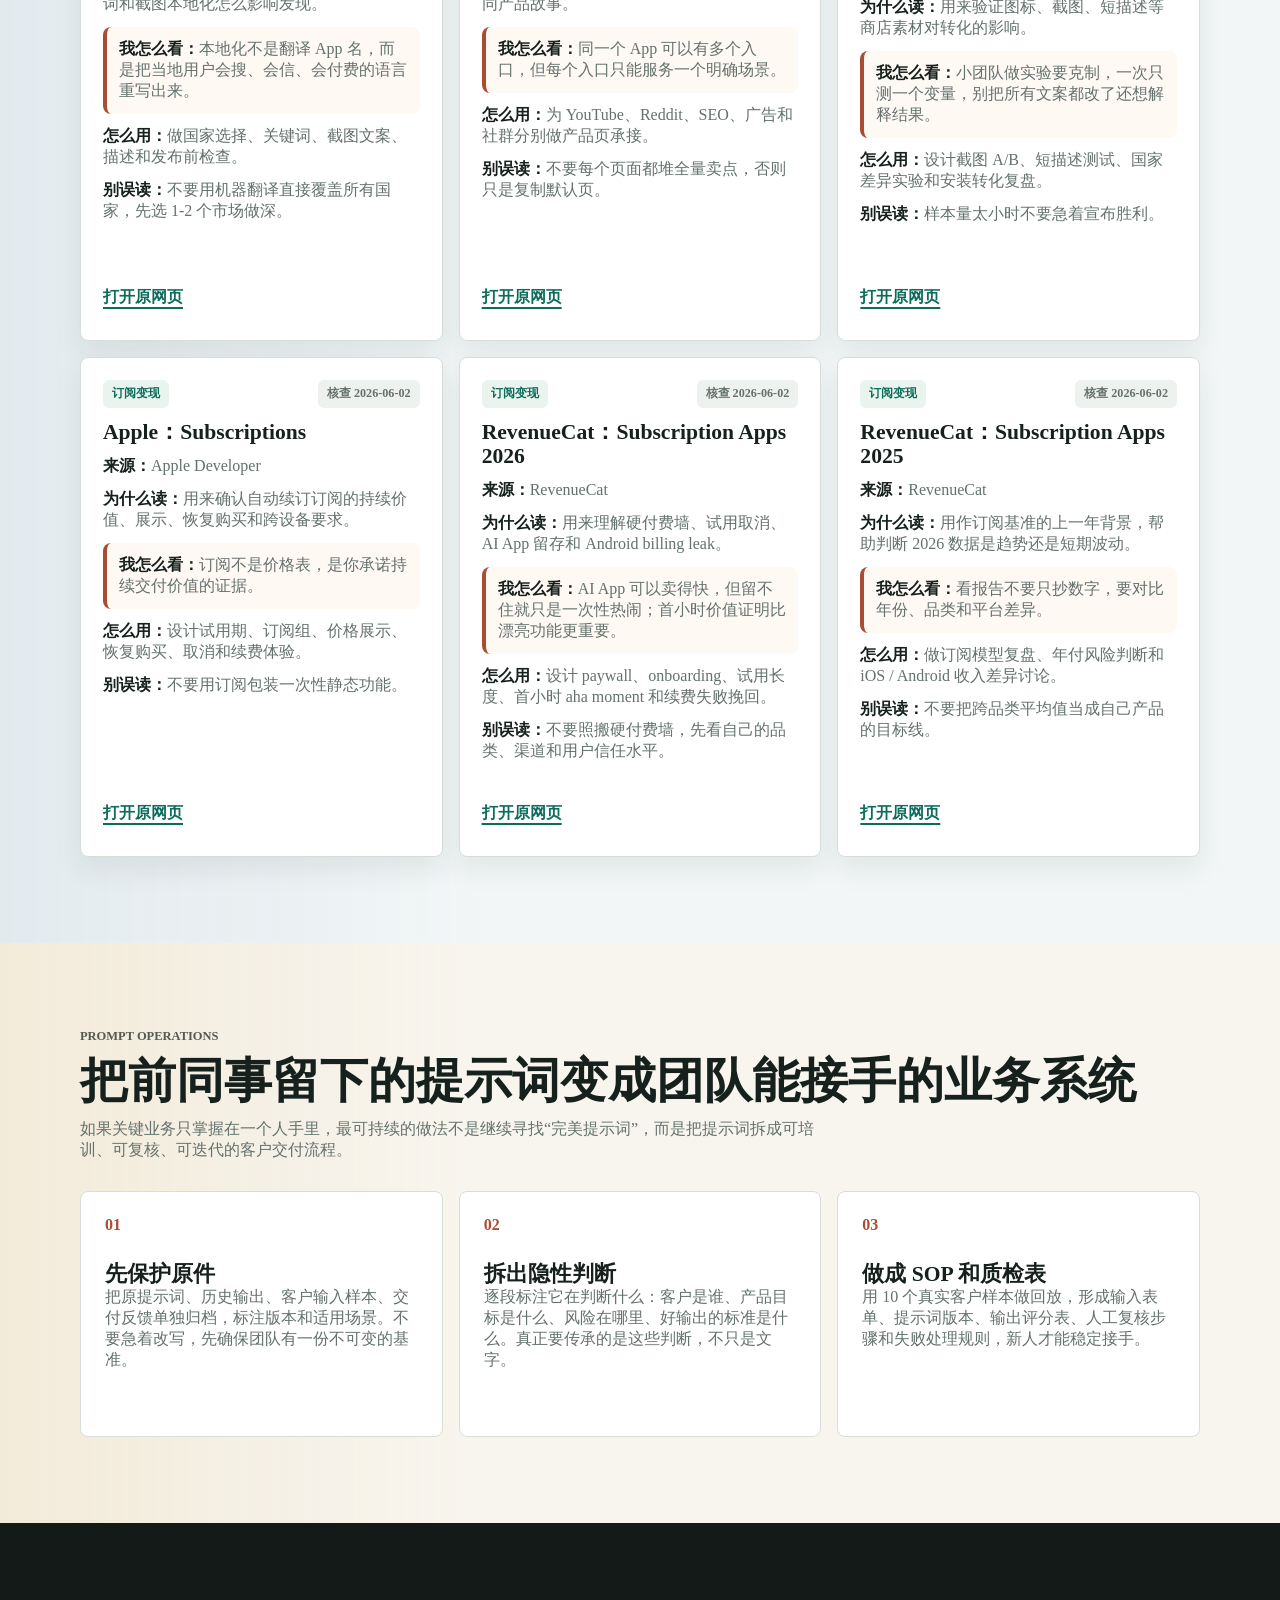
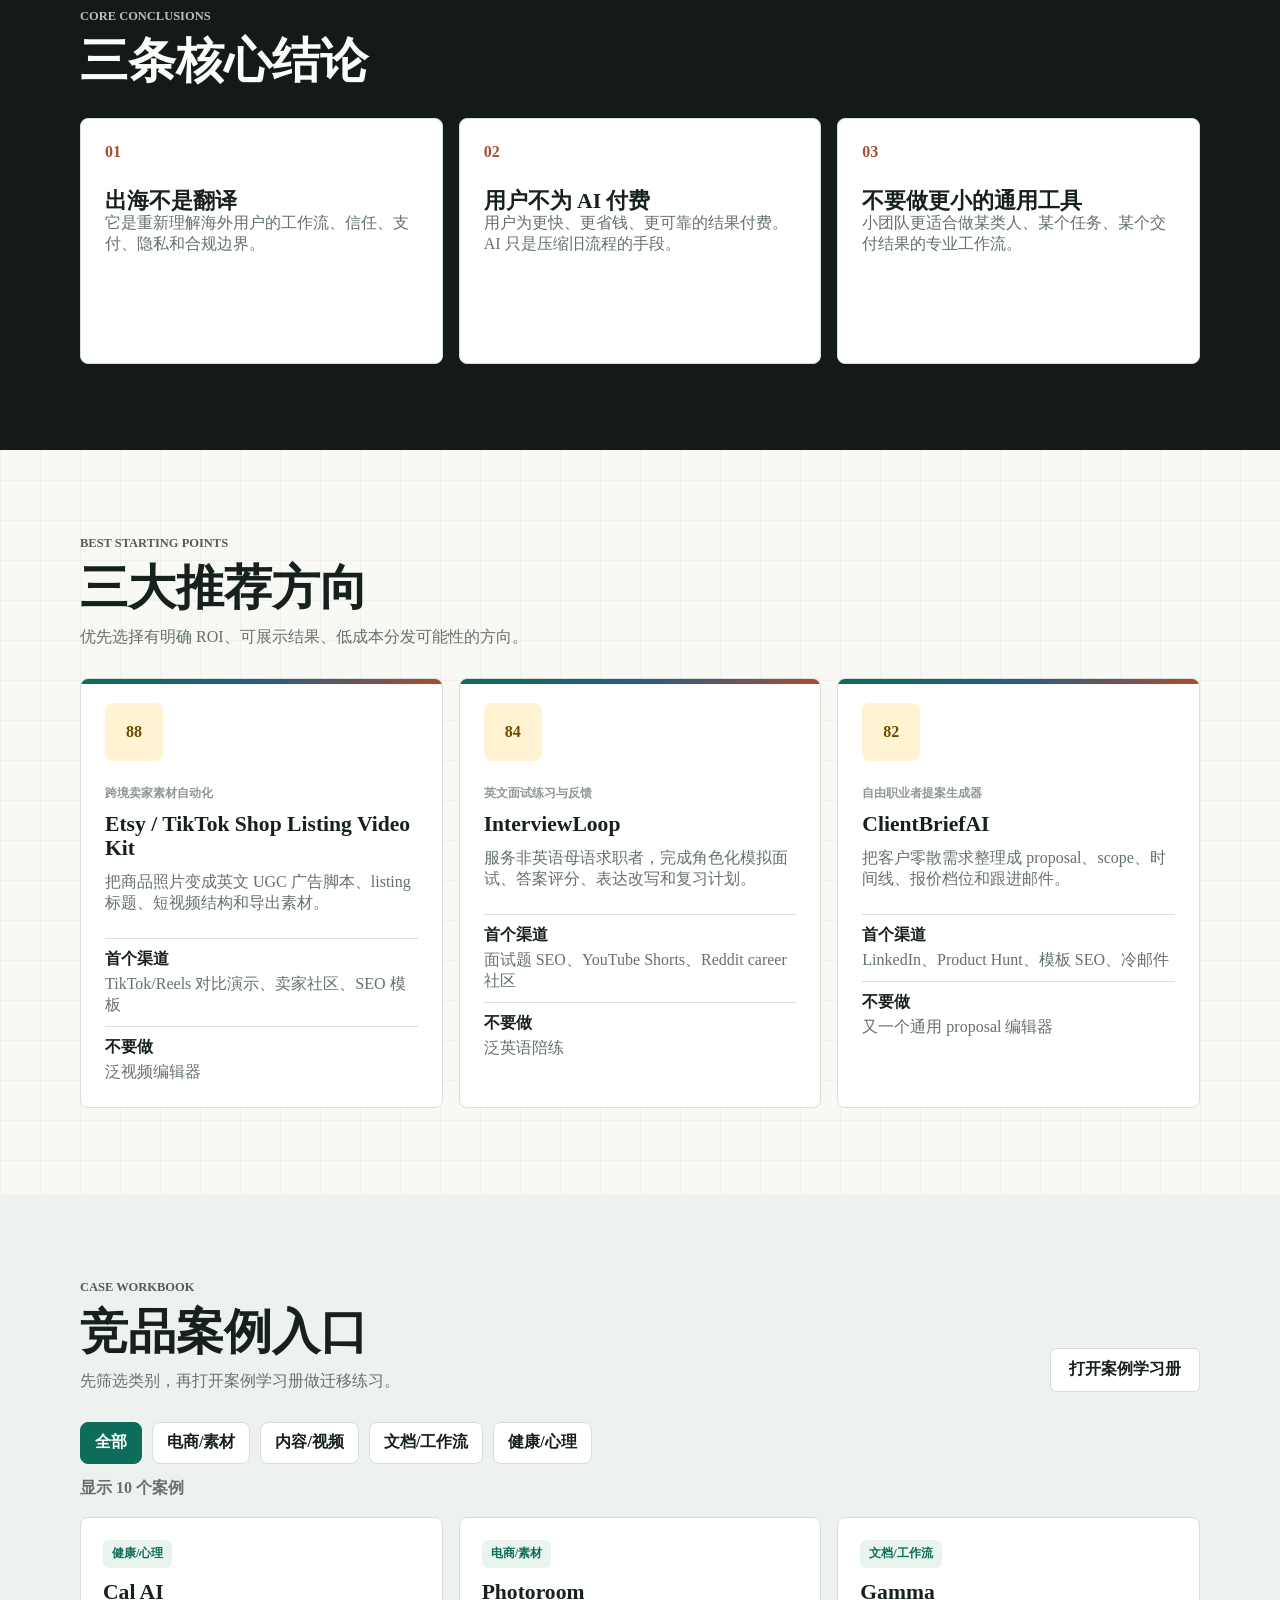
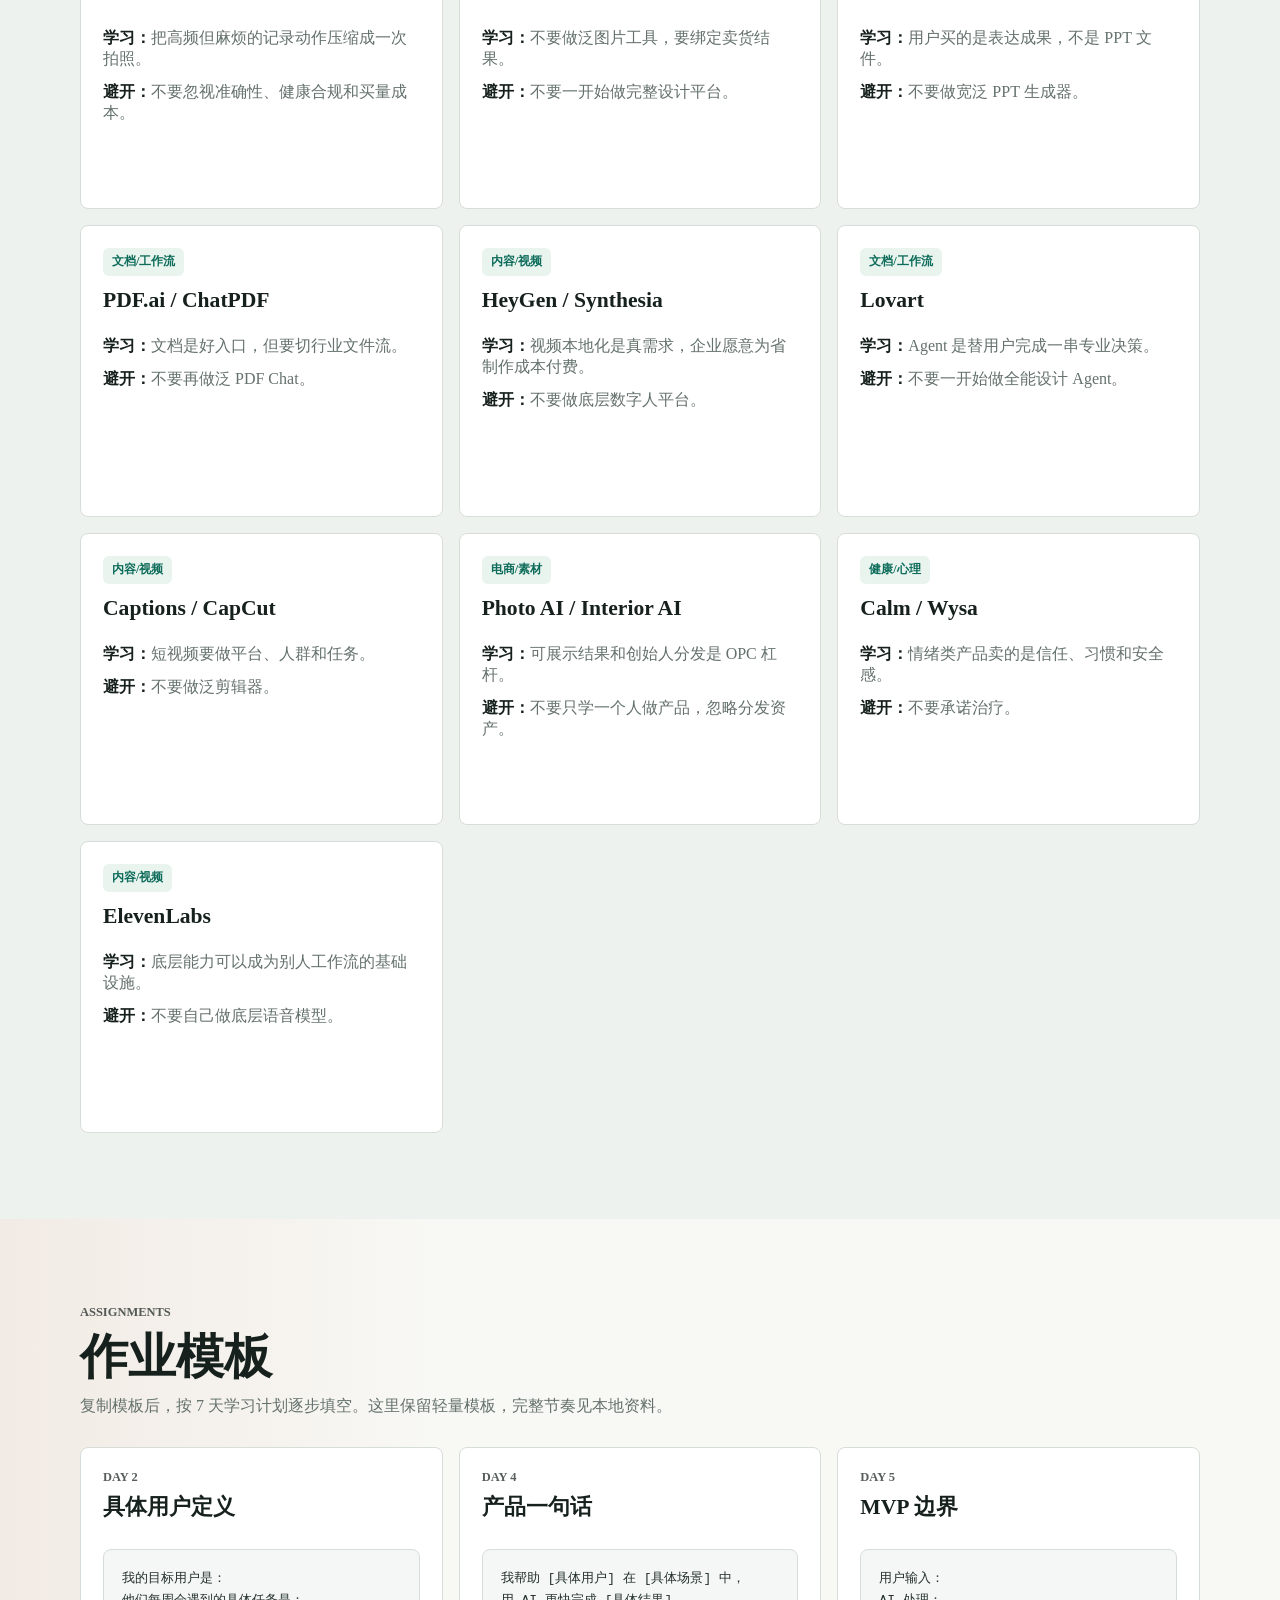
==== commit a5ecb75d: "Add app export web reading room" ====
--- a/site/index.html
+++ b/site/index.html
@@ -3,8 +3,8 @@
 <head>
   <meta charset="utf-8">
   <meta name="viewport" content="width=device-width, initial-scale=1">
-  <title>AI App 出海学习站</title>
-  <meta name="description" content="给 OPC、超级个体、独立开发者和小团队使用的 AI App 出海静态学习入口。">
+  <title>AI App 出海知识库</title>
+  <meta name="description" content="给 OPC、超级个体、独立开发者和小团队使用的 AI App 出海知识库，覆盖市场机会、产品验证、上架合规、ASO、本地化、订阅变现和冷启动增长。">
   <link rel="stylesheet" href="styles.css">
 </head>
 <body>
@@ -12,54 +12,62 @@
 
   <header class="hero" id="top">
     <nav class="nav" aria-label="主导航">
-      <a class="brand" href="#top" aria-label="AI App 出海学习站首页">
+      <a class="brand" href="#top" aria-label="AI App 出海知识库首页">
         <span class="brand-mark">AI</span>
-        <span>AI App 出海学习站</span>
+        <span>AI App 出海知识库</span>
       </a>
       <div class="nav-links">
         <a href="#path">学习路径</a>
-        <a href="#directions">推荐方向</a>
+        <a href="#knowledge">知识库</a>
+        <a href="#web-library">网页资料馆</a>
+        <a href="#prompt-system">提示词资产</a>
         <a href="#cases">竞品案例</a>
-        <a href="#templates">作业模板</a>
-        <a href="#downloads">资料下载</a>
+        <a href="#downloads">深度资料库</a>
+        <a href="#sources">来源</a>
       </div>
     </nav>
 
     <section class="hero-content" aria-labelledby="hero-title">
       <div class="hero-copy">
-        <p class="eyebrow">OPC / 超级个体 / 独立开发者</p>
-        <h1 id="hero-title">小团队做 AI App 出海，先学会判断方向</h1>
-        <p class="lede">这套静态学习站把学习指南、案例拆解、机会评分表、7 天作业和版权边界集中到一个入口，帮助你从“想做 App”推进到“知道先验证什么”。</p>
+        <p class="eyebrow">OPC / 超级个体 / 独立开发者 / 小团队</p>
+        <h1 id="hero-title">把 AI App 出海做成可检索、可复用、可共建的知识库</h1>
+        <p class="lede">这里不只是存资料，而是把市场机会、产品验证、案例拆解、上架合规、隐私风险、ASO 本地化、订阅变现和冷启动增长整理成可直接行动的知识卡。</p>
         <div class="hero-actions" aria-label="快速入口">
-          <a class="button primary" href="../docs/learning-guide.md" data-conversion="startLearning">开始学习</a>
+          <a class="button primary" href="#knowledge" data-conversion="startLearning">搜索知识库</a>
           <a class="button secondary" href="../data/opportunity-scorecard.csv" data-conversion="downloadScorecard">下载评分表</a>
-        </div>
+          <a class="button secondary" href="https://github.com/siuserxiaowei/ai-app-export-learning-hub/issues" target="_blank" rel="noreferrer" data-conversion="openGithub">贡献案例</a>
+        </div>
+        <p class="hero-note" id="heroVerified">最后核查：2026-06-02</p>
       </div>
 
       <aside class="signal-board" aria-label="AI App 出海判断地图">
         <div class="signal-topline">
-          <span>Direction Filter</span>
-          <strong>7 questions</strong>
+          <span>Knowledge Base</span>
+          <strong><span id="statTopics">8</span> topics</strong>
         </div>
         <div class="signal-lanes">
           <div>
-            <span>用户</span>
-            <strong>具体人群</strong>
-          </div>
-          <div>
-            <span>任务</span>
-            <strong>旧流程痛点</strong>
-          </div>
-          <div>
-            <span>结果</span>
-            <strong>可付费交付</strong>
-          </div>
-          <div>
-            <span>增长</span>
-            <strong>低成本渠道</strong>
-          </div>
-        </div>
-        <p>不要先问“能不能做出来”，先问“谁会反复为这个结果付费”。</p>
+            <span>公开知识卡</span>
+            <strong><span id="statCards">24</span> cards</strong>
+          </div>
+          <div>
+            <span>每张卡固定结构</span>
+            <strong>6 fields</strong>
+          </div>
+          <div>
+            <span>来源核查日期</span>
+            <strong id="statVerified">2026-06-02</strong>
+          </div>
+          <div>
+            <span>贡献方式</span>
+            <strong>GitHub Issue / PR</strong>
+          </div>
+          <div>
+            <span>网页资料馆</span>
+            <strong>12 pages</strong>
+          </div>
+        </div>
+        <p>先让访客不用下载也能学到方法，再把深度文档、表格和案例册作为进阶资料。</p>
       </aside>
     </section>
   </header>
@@ -104,6 +112,82 @@
       </div>
     </section>
 
+    <section class="section knowledge-section" id="knowledge">
+      <div class="section-head row">
+        <div>
+          <p class="eyebrow">Knowledge Base</p>
+          <h2>App 出海知识库</h2>
+          <p>8 个一级专题，每个专题至少包含 3 张入门知识卡、1 个模板、1 个案例和 1 组行动清单。搜索框支持按主题、结论、步骤、坑点和来源检索。</p>
+        </div>
+        <a class="button compact" href="../docs/research-evidence-register.md">查看来源登记</a>
+      </div>
+
+      <div class="knowledge-controls" aria-label="知识库搜索和筛选">
+        <label class="search-box">
+          <span>搜索知识卡</span>
+          <input id="knowledgeSearch" type="search" placeholder="试试：AI 合规、订阅、提示词、ASO、本地化" autocomplete="off">
+        </label>
+        <div class="tag-filters" id="tagFilters" aria-label="标签筛选"></div>
+      </div>
+
+      <div class="knowledge-layout">
+        <aside class="topic-rail" id="topicRail" aria-label="一级专题"></aside>
+        <div class="knowledge-main">
+          <div class="topic-detail" id="topicDetail" aria-live="polite"></div>
+          <p class="case-count" id="knowledgeCount" aria-live="polite">当前显示 24 / 24 张知识卡</p>
+          <div class="knowledge-grid" id="knowledgeGrid"></div>
+        </div>
+      </div>
+    </section>
+
+    <section class="section web-library" id="web-library">
+      <div class="section-head row">
+        <div>
+          <p class="eyebrow">Web Reading Room</p>
+          <h2>把外部网页整理成能用的判断</h2>
+          <p>这里不堆链接，也不搬运原文。每个网页只保留四件事：为什么读、我怎么看、怎么用、别误读。适合你快速带客户、带团队或自己做方向判断。</p>
+        </div>
+        <a class="button compact" href="../docs/knowledge-source-register.md">查看完整来源台账</a>
+      </div>
+
+      <div class="source-filters" aria-label="网页资料筛选">
+        <button class="source-filter is-active" type="button" data-source-category="all" aria-pressed="true">全部网页</button>
+        <button class="source-filter" type="button" data-source-category="market" aria-pressed="false">市场趋势</button>
+        <button class="source-filter" type="button" data-source-category="platform" aria-pressed="false">上架合规</button>
+        <button class="source-filter" type="button" data-source-category="growth" aria-pressed="false">ASO 增长</button>
+        <button class="source-filter" type="button" data-source-category="monetization" aria-pressed="false">订阅变现</button>
+      </div>
+
+      <p class="case-count" id="webLibraryCount" aria-live="polite">当前显示 12 / 12 个网页整理</p>
+      <div class="web-grid" id="webLibraryGrid"></div>
+    </section>
+
+    <section class="section prompt-system" id="prompt-system">
+      <div class="section-head">
+        <p class="eyebrow">Prompt Operations</p>
+        <h2>把前同事留下的提示词变成团队能接手的业务系统</h2>
+        <p>如果关键业务只掌握在一个人手里，最可持续的做法不是继续寻找“完美提示词”，而是把提示词拆成可培训、可复核、可迭代的客户交付流程。</p>
+      </div>
+
+      <div class="prompt-layout">
+        <article>
+          <span class="kicker">01</span>
+          <h3>先保护原件</h3>
+          <p>把原提示词、历史输出、客户输入样本、交付反馈单独归档，标注版本和适用场景。不要急着改写，先确保团队有一份不可变的基准。</p>
+        </article>
+        <article>
+          <span class="kicker">02</span>
+          <h3>拆出隐性判断</h3>
+          <p>逐段标注它在判断什么：客户是谁、产品目标是什么、风险在哪里、好输出的标准是什么。真正要传承的是这些判断，不只是文字。</p>
+        </article>
+        <article>
+          <span class="kicker">03</span>
+          <h3>做成 SOP 和质检表</h3>
+          <p>用 10 个真实客户样本做回放，形成输入表单、提示词版本、输出评分表、人工复核步骤和失败处理规则，新人才能稳定接手。</p>
+        </article>
+      </div>
+    </section>
+
     <section class="section conclusions" id="conclusions">
       <div class="section-head">
         <p class="eyebrow">Core Conclusions</p>
@@ -228,9 +312,9 @@
 
     <section class="section" id="downloads">
       <div class="section-head">
-        <p class="eyebrow">Local Resources</p>
-        <h2>资料下载</h2>
-        <p>所有本地资料使用相对路径指向仓库内的 <code>docs/</code> 与 <code>data/</code> 文件。</p>
+        <p class="eyebrow">Deep Resource Library</p>
+        <h2>深度资料库</h2>
+        <p>首页知识卡负责快速学习；这里保留完整文档、表格、案例册和审计记录，适合带课、社群打卡和二次创作。</p>
       </div>
       <div class="resource-grid">
         <a href="../docs/learning-guide.md"><strong>学习指南</strong><span>建立 AI App 出海判断框架</span></a>
@@ -257,11 +341,15 @@
       <div class="boundary-layout">
         <article>
           <h3>外链集中展示</h3>
-          <p>站内其他区域只链接本地资料；外部来源集中放在这里，便于发布前复核。</p>
+          <p>站内结论优先链接本地资料；政策和市场类事实集中登记来源与核查日期，便于发布前复核。</p>
           <ul class="source-list">
-            <li><a href="https://v.douyin.com/1tHsuHuW8fg/" target="_blank" rel="noreferrer">抖音原始短链：雷子思考笔记 / 小团队做 AI 应用出海的真相</a></li>
+            <li>原始抖音短链已登记在研究证据表；短链可能失效，公开页不依赖它作为长期来源。</li>
+            <li><a href="https://sensortower.com/state-of-mobile-2025" target="_blank" rel="noreferrer">Sensor Tower：State of Mobile 2025</a></li>
+            <li><a href="https://developer.apple.com/app-store/review/guidelines/" target="_blank" rel="noreferrer">Apple：App Review Guidelines</a></li>
+            <li><a href="https://support.google.com/googleplay/android-developer/answer/14094294?hl=en" target="_blank" rel="noreferrer">Google Play：AI-Generated Content policy</a></li>
+            <li><a href="https://www.revenuecat.com/blog/growth/subscription-app-trends-benchmarks-2026/" target="_blank" rel="noreferrer">RevenueCat：State of Subscription Apps 2026</a></li>
           </ul>
-          <a class="text-link" href="../docs/source-brief.md">查看本地来源摘要与研究拆解</a>
+          <a class="text-link" href="../docs/knowledge-source-register.md">查看知识库来源登记表</a>
         </article>
         <article>
           <h3>版权与使用边界</h3>
--- a/site/styles.css
+++ b/site/styles.css
@@ -48,7 +48,8 @@
 
 body,
 button,
-select {
+select,
+input {
   font: inherit;
 }
 
@@ -248,6 +249,13 @@
   gap: 12px;
 }
 
+.hero-note {
+  margin-top: 16px;
+  color: rgba(248, 255, 249, 0.72);
+  font-size: 0.92rem;
+  font-weight: 800;
+}
+
 .button {
   min-height: 48px;
   display: inline-flex;
@@ -366,7 +374,12 @@
 .case-grid,
 .template-grid,
 .resource-grid,
-.boundary-layout {
+.boundary-layout,
+.knowledge-controls,
+.knowledge-layout,
+.prompt-layout,
+.source-filters,
+.web-grid {
   width: min(1120px, 100%);
   margin-left: auto;
   margin-right: auto;
@@ -490,6 +503,342 @@
   font-weight: 800;
   text-decoration-thickness: 2px;
   text-underline-offset: 5px;
+}
+
+.knowledge-section {
+  background:
+    linear-gradient(90deg, rgba(14, 108, 90, 0.07), transparent 42%),
+    #f7faf8;
+}
+
+.knowledge-controls {
+  display: grid;
+  grid-template-columns: minmax(260px, 0.8fr) minmax(0, 1.2fr);
+  gap: 14px;
+  align-items: stretch;
+  margin-bottom: 18px;
+}
+
+.search-box {
+  display: grid;
+  gap: 8px;
+  padding: 14px;
+  border: 1px solid var(--line);
+  border-radius: 8px;
+  background: var(--card);
+}
+
+.search-box span {
+  color: var(--muted);
+  font-size: 0.82rem;
+  font-weight: 900;
+}
+
+.search-box input {
+  width: 100%;
+  min-height: 46px;
+  padding: 0 12px;
+  border: 1px solid var(--line);
+  border-radius: 6px;
+  background: #f8fbf9;
+  color: var(--ink);
+}
+
+.tag-filters {
+  display: flex;
+  align-content: flex-start;
+  align-items: center;
+  flex-wrap: wrap;
+  gap: 9px;
+  padding: 14px;
+  border: 1px solid var(--line);
+  border-radius: 8px;
+  background: var(--card);
+}
+
+.tag-filter,
+.topic-tab,
+.source-filter {
+  border: 1px solid var(--line);
+  border-radius: 8px;
+  background: var(--card);
+  color: var(--ink);
+  cursor: pointer;
+  font-weight: 800;
+}
+
+.tag-filter,
+.source-filter {
+  min-height: 36px;
+  padding: 0 11px;
+  color: var(--teal);
+}
+
+.tag-filter.is-active,
+.topic-tab.is-active,
+.source-filter.is-active {
+  border-color: var(--teal);
+  background: var(--teal);
+  color: #ffffff;
+}
+
+.knowledge-layout {
+  display: grid;
+  grid-template-columns: 260px minmax(0, 1fr);
+  gap: 18px;
+  align-items: start;
+}
+
+.topic-rail {
+  position: sticky;
+  top: 16px;
+  display: grid;
+  gap: 8px;
+}
+
+.topic-tab {
+  min-height: 66px;
+  display: grid;
+  align-content: center;
+  gap: 2px;
+  padding: 12px 14px;
+  text-align: left;
+}
+
+.topic-tab span {
+  color: currentColor;
+  opacity: 0.72;
+  font-size: 0.82rem;
+}
+
+.knowledge-main {
+  display: grid;
+  gap: 16px;
+}
+
+.topic-detail {
+  display: grid;
+  gap: 13px;
+  padding: 24px;
+  border: 1px solid rgba(14, 108, 90, 0.2);
+  border-radius: 8px;
+  background:
+    linear-gradient(135deg, rgba(14, 108, 90, 0.09), rgba(40, 92, 135, 0.08)),
+    var(--card);
+}
+
+.topic-detail p,
+.topic-detail li {
+  color: var(--muted);
+}
+
+.topic-detail h4,
+.knowledge-card h4 {
+  margin: 4px 0 0;
+  font-size: 0.92rem;
+  font-family: inherit;
+  line-height: 1.35;
+}
+
+.topic-meta {
+  display: flex;
+  flex-wrap: wrap;
+  gap: 8px;
+}
+
+.topic-meta span {
+  min-height: 30px;
+  display: inline-flex;
+  align-items: center;
+  padding: 0 9px;
+  border-radius: 6px;
+  background: #fff3d1;
+  color: #6e4a00;
+  font-size: 0.78rem;
+  font-weight: 900;
+}
+
+.topic-box {
+  padding: 14px;
+  border-left: 4px solid var(--brick);
+  border-radius: 8px;
+  background: #fff9f4;
+  color: var(--muted);
+}
+
+.topic-box strong {
+  color: var(--ink);
+}
+
+.topic-detail pre {
+  min-height: 0;
+  margin: 0;
+  background: #f4f7f5;
+}
+
+.knowledge-grid {
+  display: grid;
+  grid-template-columns: repeat(2, minmax(0, 1fr));
+  gap: 16px;
+}
+
+.knowledge-card {
+  min-height: 520px;
+  display: grid;
+  align-content: start;
+  gap: 13px;
+  padding: 22px;
+  border: 1px solid var(--line);
+  border-radius: 8px;
+  background: var(--card);
+  box-shadow: 0 12px 28px rgba(22, 32, 29, 0.08);
+}
+
+.knowledge-card-top {
+  display: flex;
+  align-items: center;
+  justify-content: space-between;
+  flex-wrap: wrap;
+  gap: 10px;
+}
+
+.verified {
+  min-height: 28px;
+  display: inline-flex;
+  align-items: center;
+  padding: 0 9px;
+  border-radius: 6px;
+  background: #eef2ef;
+  color: var(--muted);
+  font-size: 0.76rem;
+  font-weight: 900;
+}
+
+.knowledge-card p,
+.knowledge-card li {
+  color: var(--muted);
+}
+
+.knowledge-card p strong,
+.source-note strong {
+  color: var(--ink);
+}
+
+.knowledge-card ul,
+.topic-detail ul {
+  display: grid;
+  gap: 7px;
+  margin: 0;
+  padding-left: 20px;
+}
+
+.source-links {
+  display: flex;
+  flex-wrap: wrap;
+  gap: 8px;
+  margin-top: auto;
+}
+
+.source-links a {
+  min-height: 34px;
+  display: inline-flex;
+  align-items: center;
+  padding: 0 10px;
+  border: 1px solid rgba(40, 92, 135, 0.26);
+  border-radius: 6px;
+  color: var(--blue);
+  font-weight: 900;
+  text-decoration: none;
+}
+
+.prompt-system {
+  background:
+    linear-gradient(90deg, rgba(194, 148, 50, 0.11), transparent 36%),
+    #f8f5ee;
+}
+
+.prompt-layout {
+  display: grid;
+  grid-template-columns: repeat(3, minmax(0, 1fr));
+  gap: 16px;
+}
+
+.prompt-layout article {
+  min-height: 246px;
+  padding: 24px;
+  border: 1px solid var(--line);
+  border-radius: 8px;
+  background: var(--card);
+}
+
+.prompt-layout p {
+  color: var(--muted);
+}
+
+.dynamic-copy {
+  margin-top: 4px;
+}
+
+.web-library {
+  background:
+    linear-gradient(90deg, rgba(40, 92, 135, 0.08), transparent 38%),
+    #f2f6f7;
+}
+
+.source-filters {
+  display: flex;
+  flex-wrap: wrap;
+  gap: 10px;
+  margin-bottom: 14px;
+}
+
+.source-filter {
+  font-weight: 900;
+}
+
+.web-grid {
+  display: grid;
+  grid-template-columns: repeat(3, minmax(0, 1fr));
+  gap: 16px;
+}
+
+.web-card {
+  min-height: 500px;
+  display: flex;
+  flex-direction: column;
+  gap: 12px;
+  padding: 22px;
+  border: 1px solid var(--line);
+  border-radius: 8px;
+  background: var(--card);
+  box-shadow: 0 12px 28px rgba(22, 32, 29, 0.08);
+}
+
+.web-card-top {
+  display: flex;
+  align-items: center;
+  justify-content: space-between;
+  flex-wrap: wrap;
+  gap: 10px;
+}
+
+.web-card p {
+  color: var(--muted);
+}
+
+.web-card p strong {
+  color: var(--ink);
+}
+
+.my-read {
+  padding: 12px;
+  border-left: 4px solid var(--brick);
+  border-radius: 8px;
+  background: #fff9f4;
+}
+
+.web-link {
+  margin-top: auto;
 }
 
 .conclusions {
@@ -851,15 +1200,24 @@
   }
 
   .path-layout,
-  .boundary-layout {
+  .boundary-layout,
+  .knowledge-controls,
+  .knowledge-layout {
     grid-template-columns: 1fr;
+  }
+
+  .topic-rail {
+    position: static;
+    grid-template-columns: repeat(2, minmax(0, 1fr));
   }
 
   .conclusion-grid,
   .direction-grid,
   .case-grid,
   .template-grid,
-  .resource-grid {
+  .resource-grid,
+  .prompt-layout,
+  .web-grid {
     grid-template-columns: repeat(2, minmax(0, 1fr));
   }
 }
@@ -871,14 +1229,14 @@
 
   h1 {
     max-width: 100%;
-    font-size: 1.12rem;
-    line-height: 1.22;
+    font-size: 2rem;
+    line-height: 1.16;
     line-break: anywhere;
-    word-break: break-all;
+    word-break: normal;
   }
 
   h2 {
-    font-size: 1.35rem;
+    font-size: 1.72rem;
     line-break: anywhere;
   }
 
@@ -913,9 +1271,9 @@
   }
 
   .lede {
-    font-size: 0.94rem;
+    font-size: 1rem;
     line-break: anywhere;
-    word-break: break-all;
+    word-break: normal;
   }
 
   .hero-content {
@@ -932,13 +1290,17 @@
   }
 
   .hero-actions,
-  .filter-bar {
+  .filter-bar,
+  .tag-filters,
+  .source-filters {
     display: grid;
     grid-template-columns: 1fr;
   }
 
   .button,
-  .filter-button {
+  .filter-button,
+  .tag-filter,
+  .source-filter {
     width: 100%;
   }
 
@@ -979,7 +1341,11 @@
   .direction-grid,
   .case-grid,
   .template-grid,
-  .resource-grid {
+  .resource-grid,
+  .knowledge-grid,
+  .prompt-layout,
+  .topic-rail,
+  .web-grid {
     grid-template-columns: 1fr;
   }
 
@@ -988,8 +1354,18 @@
   .case-card,
   .template-card,
   .resource-grid a,
-  .boundary-layout article {
+  .boundary-layout article,
+  .knowledge-card,
+  .prompt-layout article,
+  .web-card {
     min-height: 0;
+  }
+
+  .topic-detail,
+  .knowledge-card,
+  .prompt-layout article,
+  .web-card {
+    padding: 18px;
   }
 
   .footer {
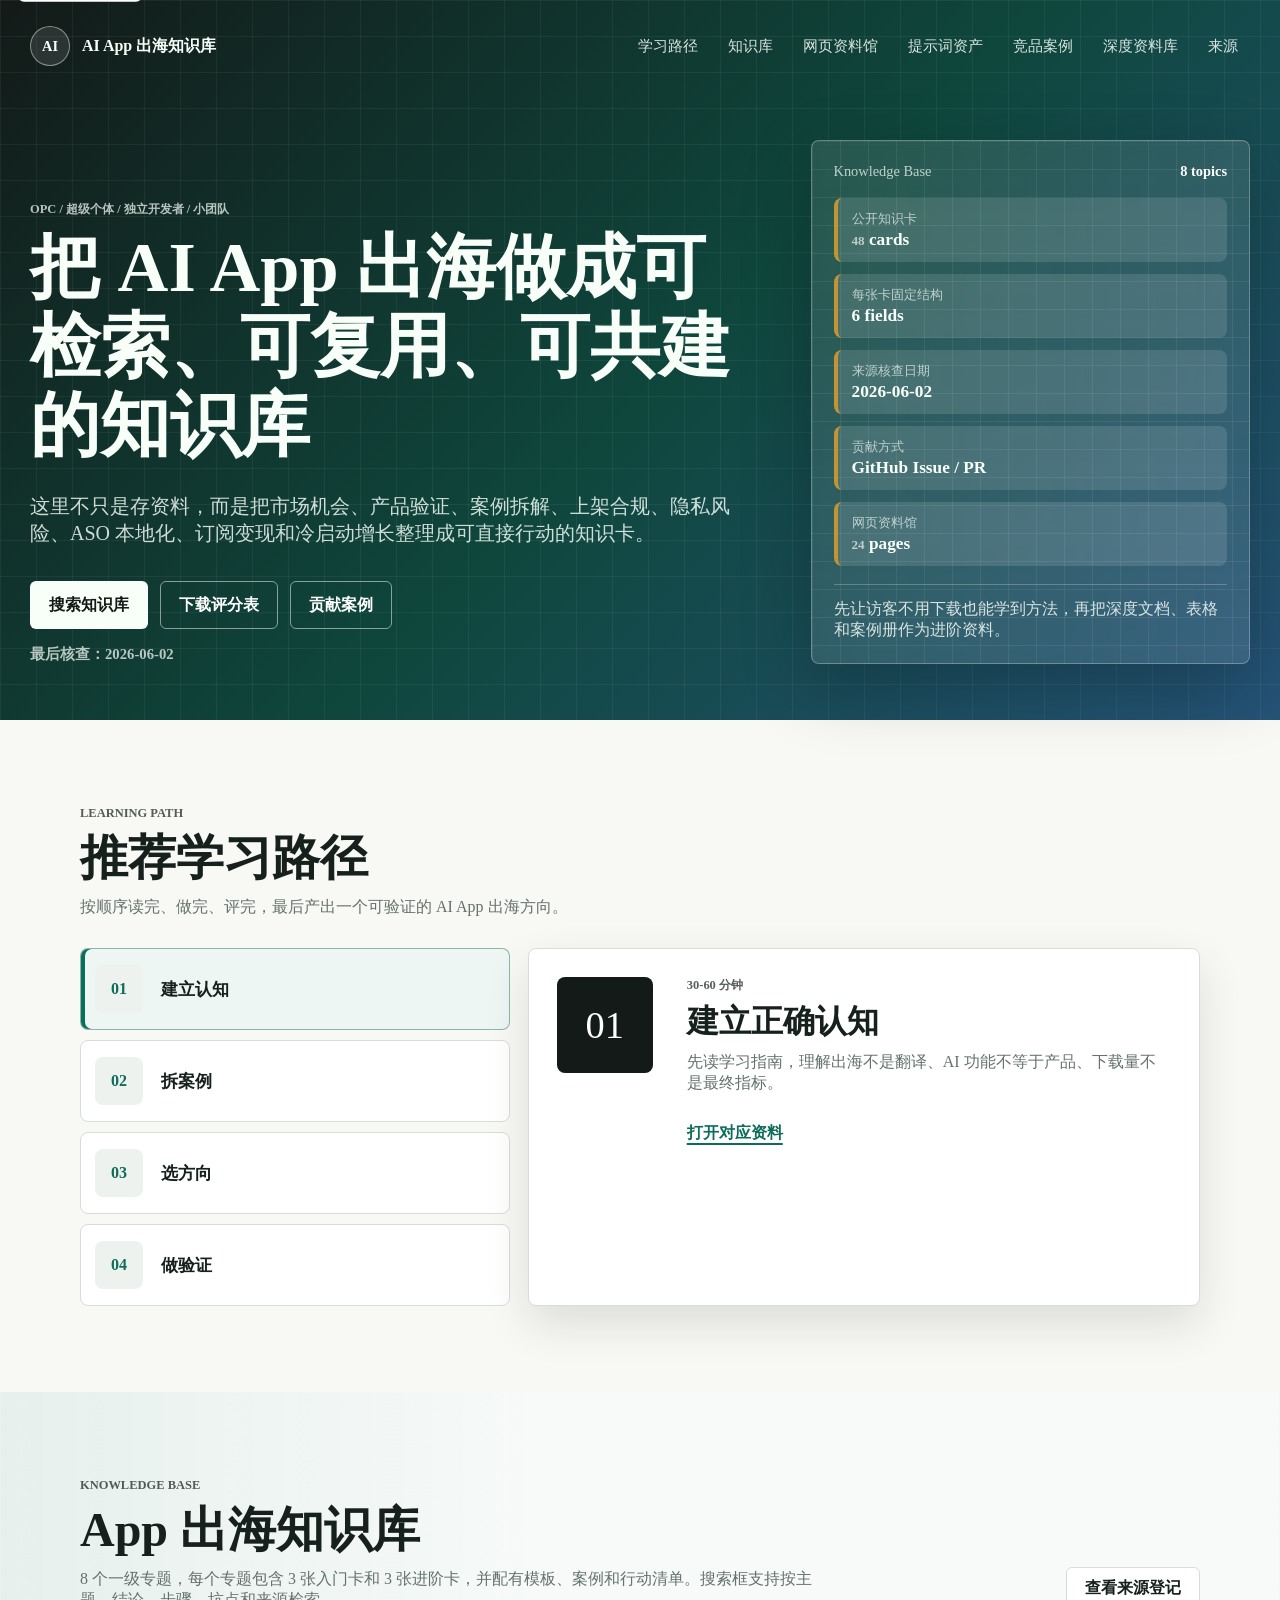
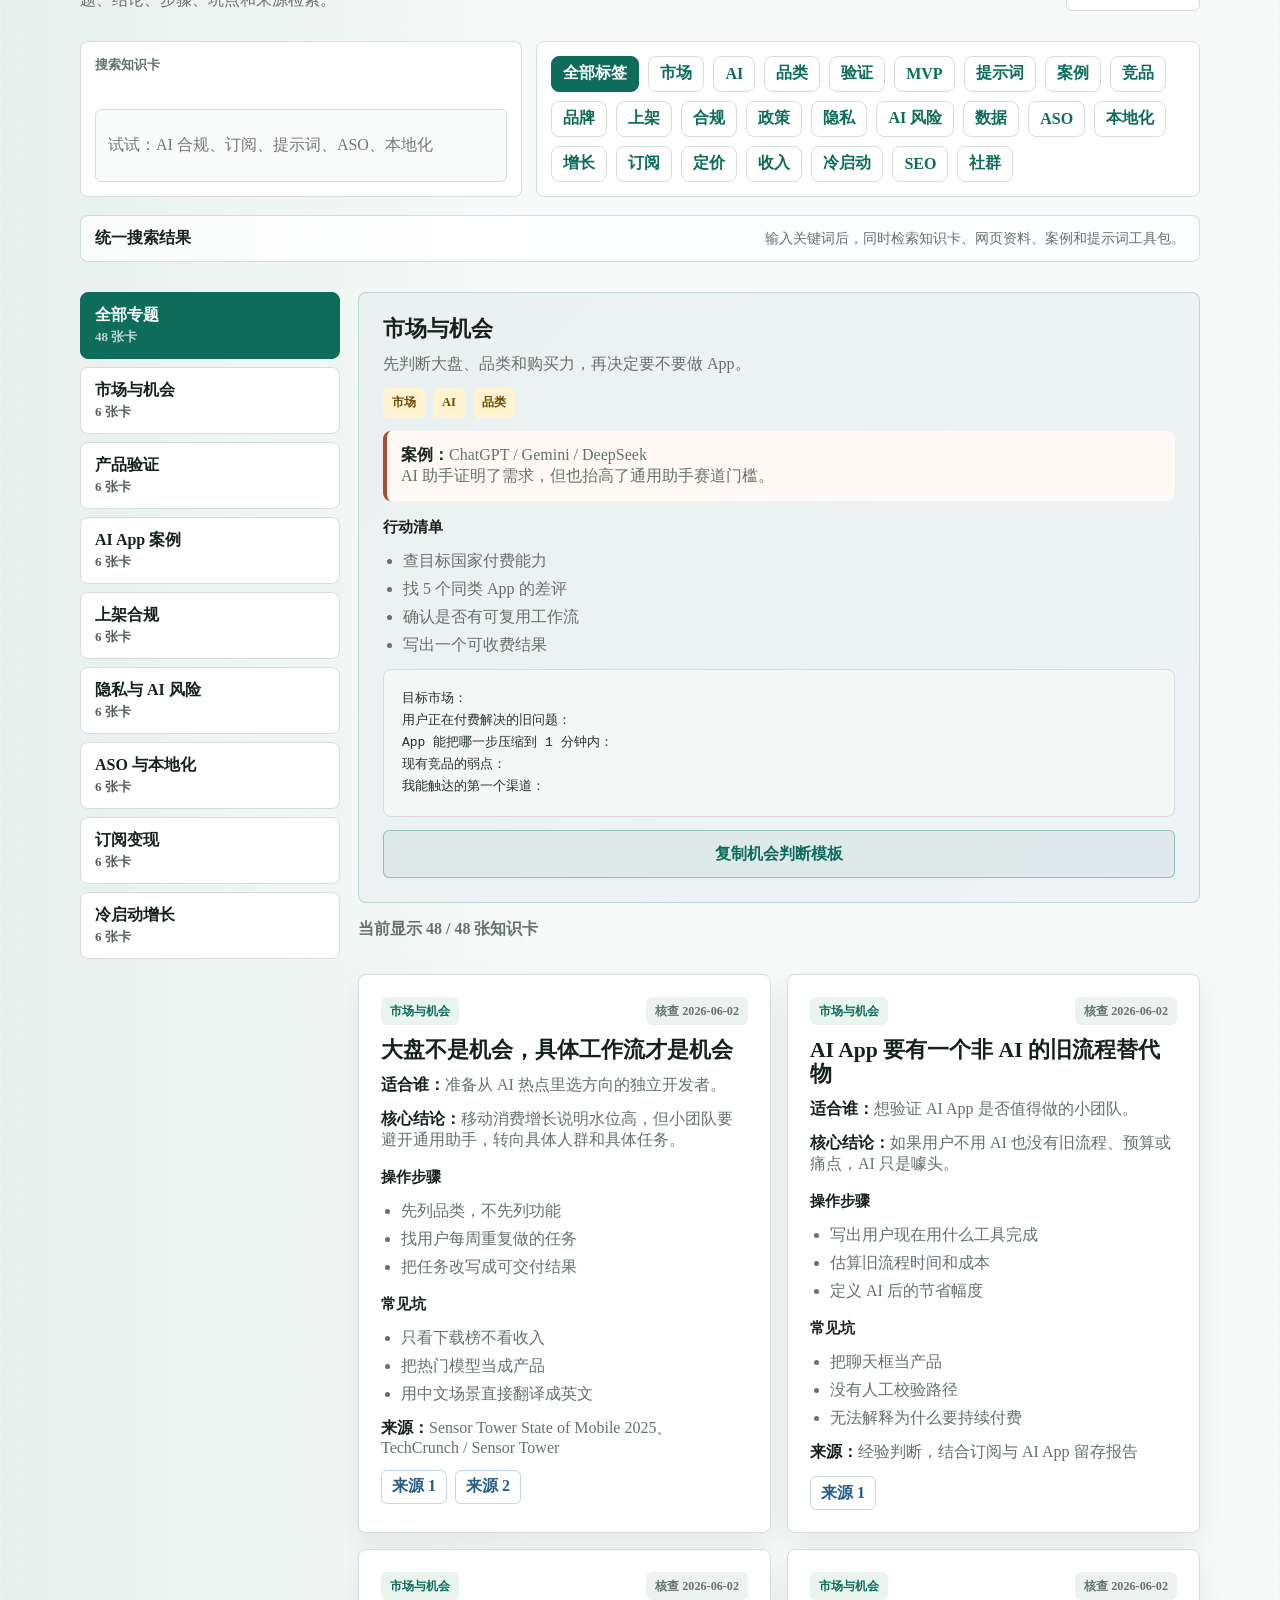
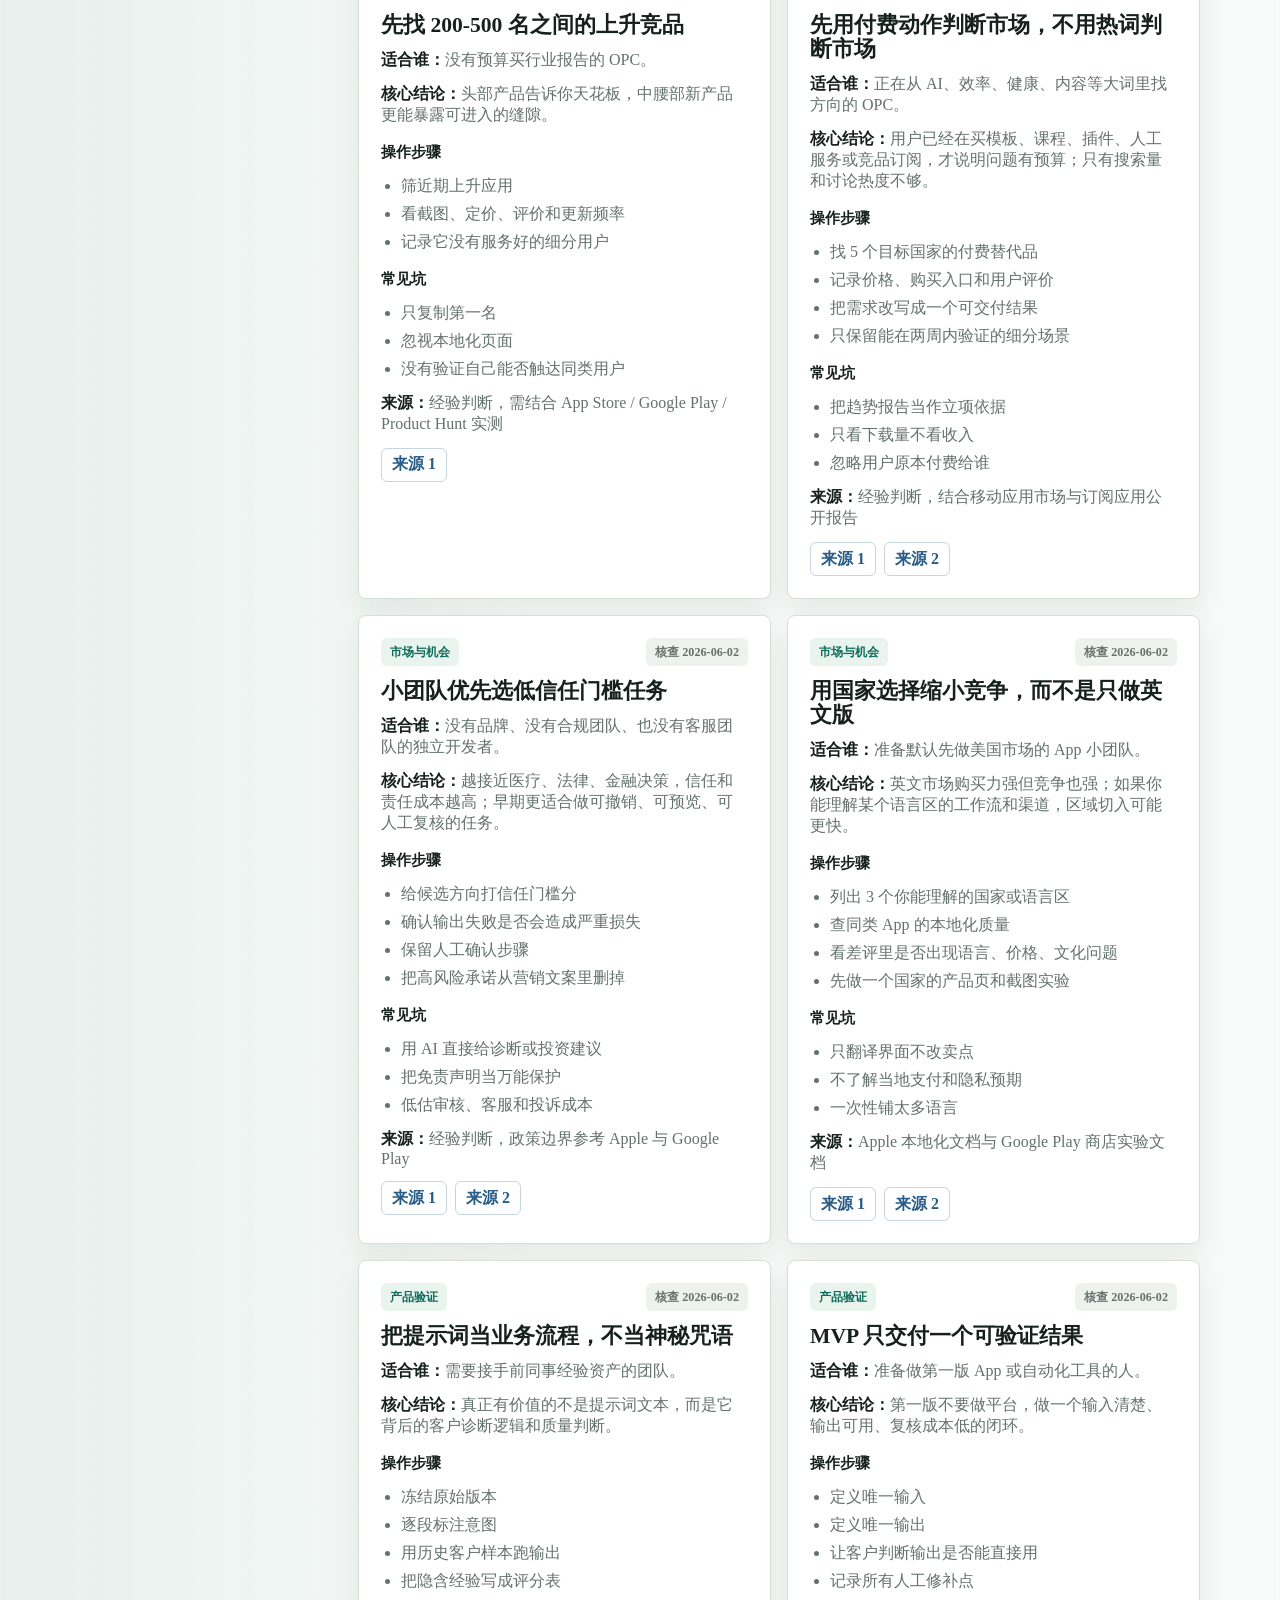
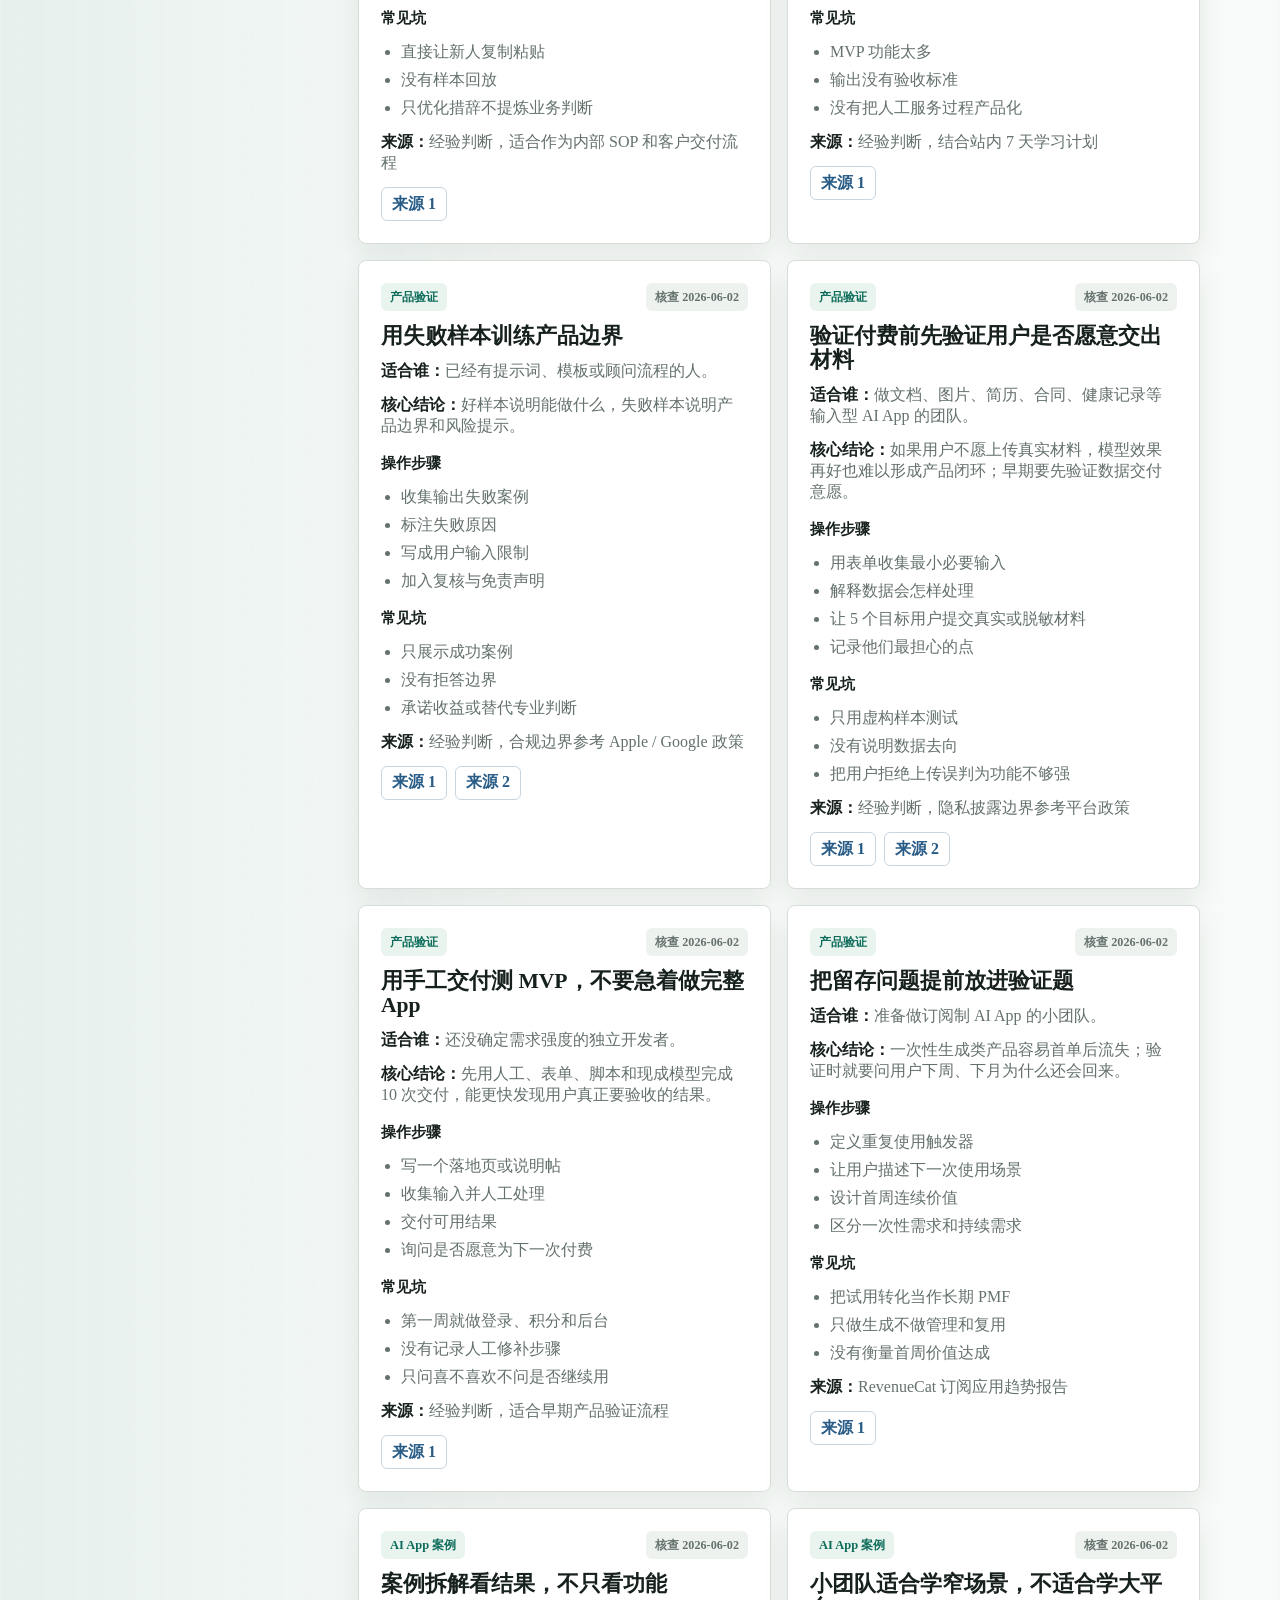
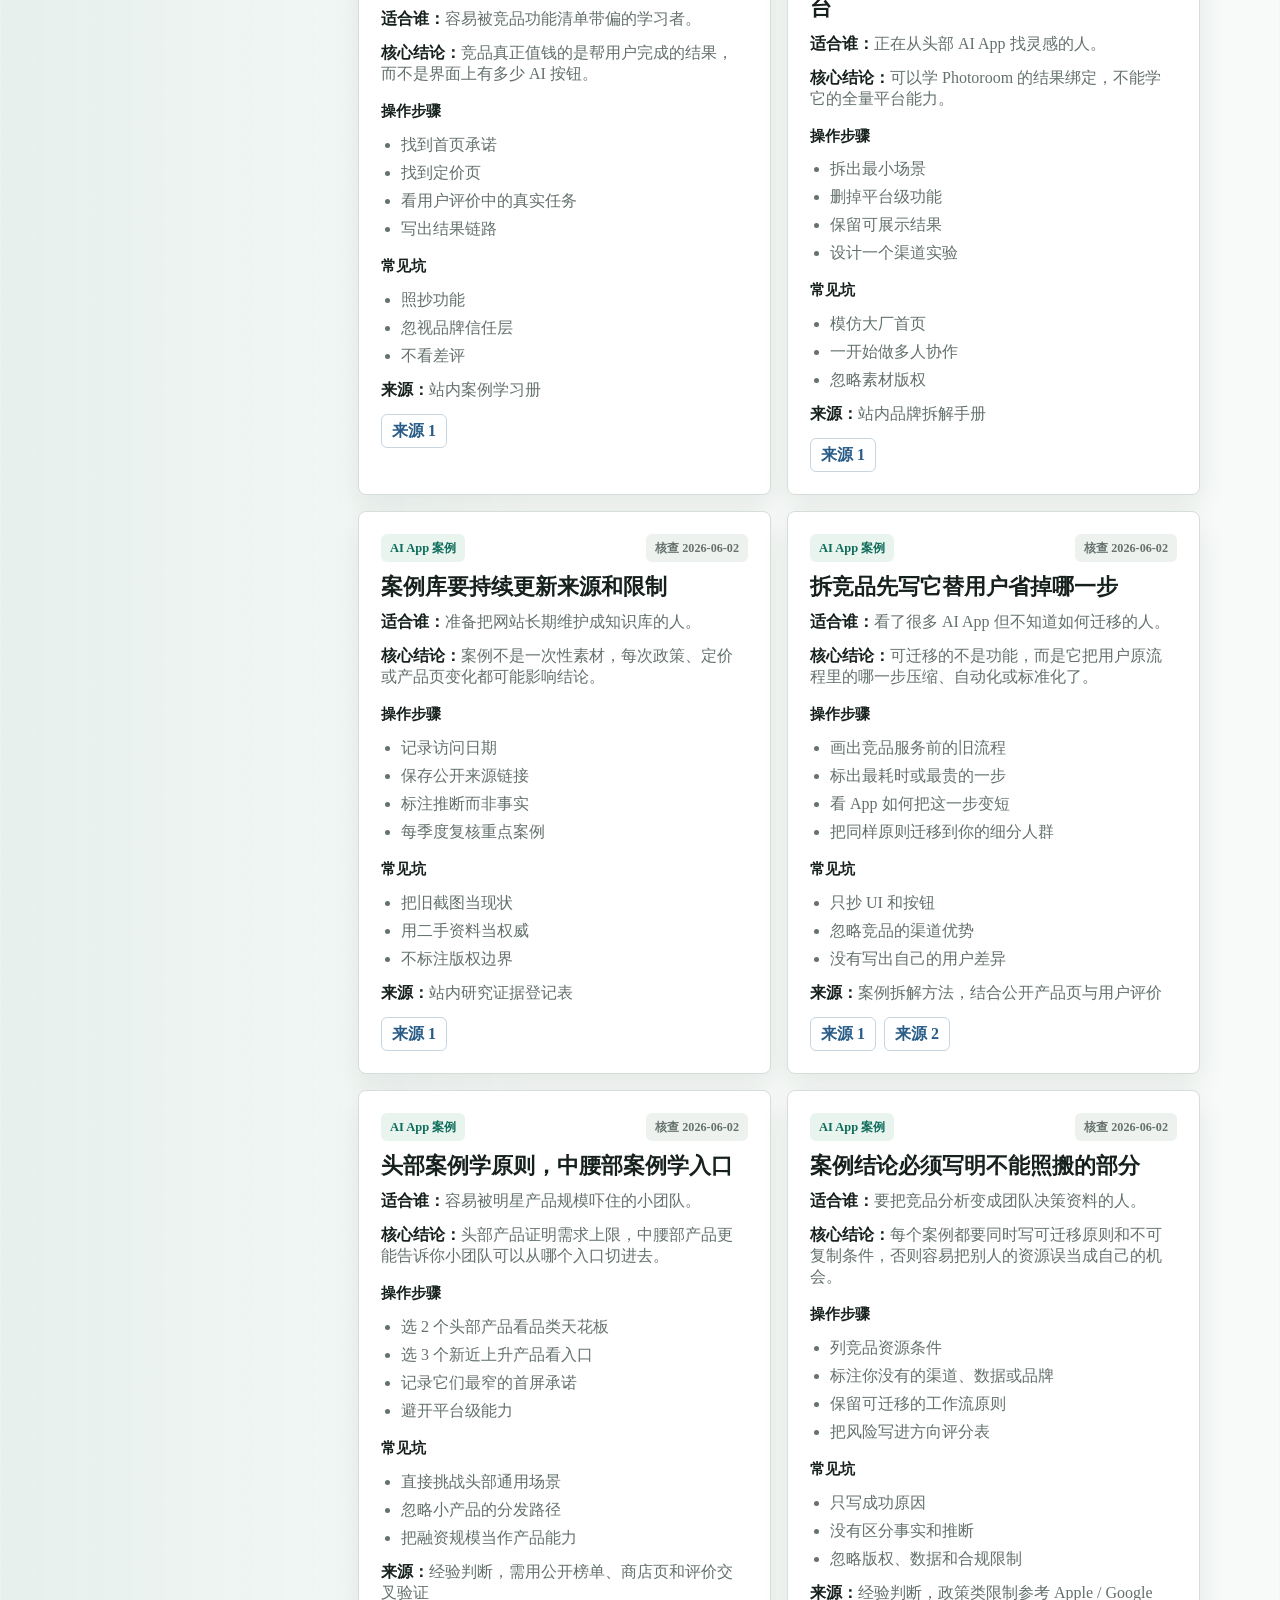
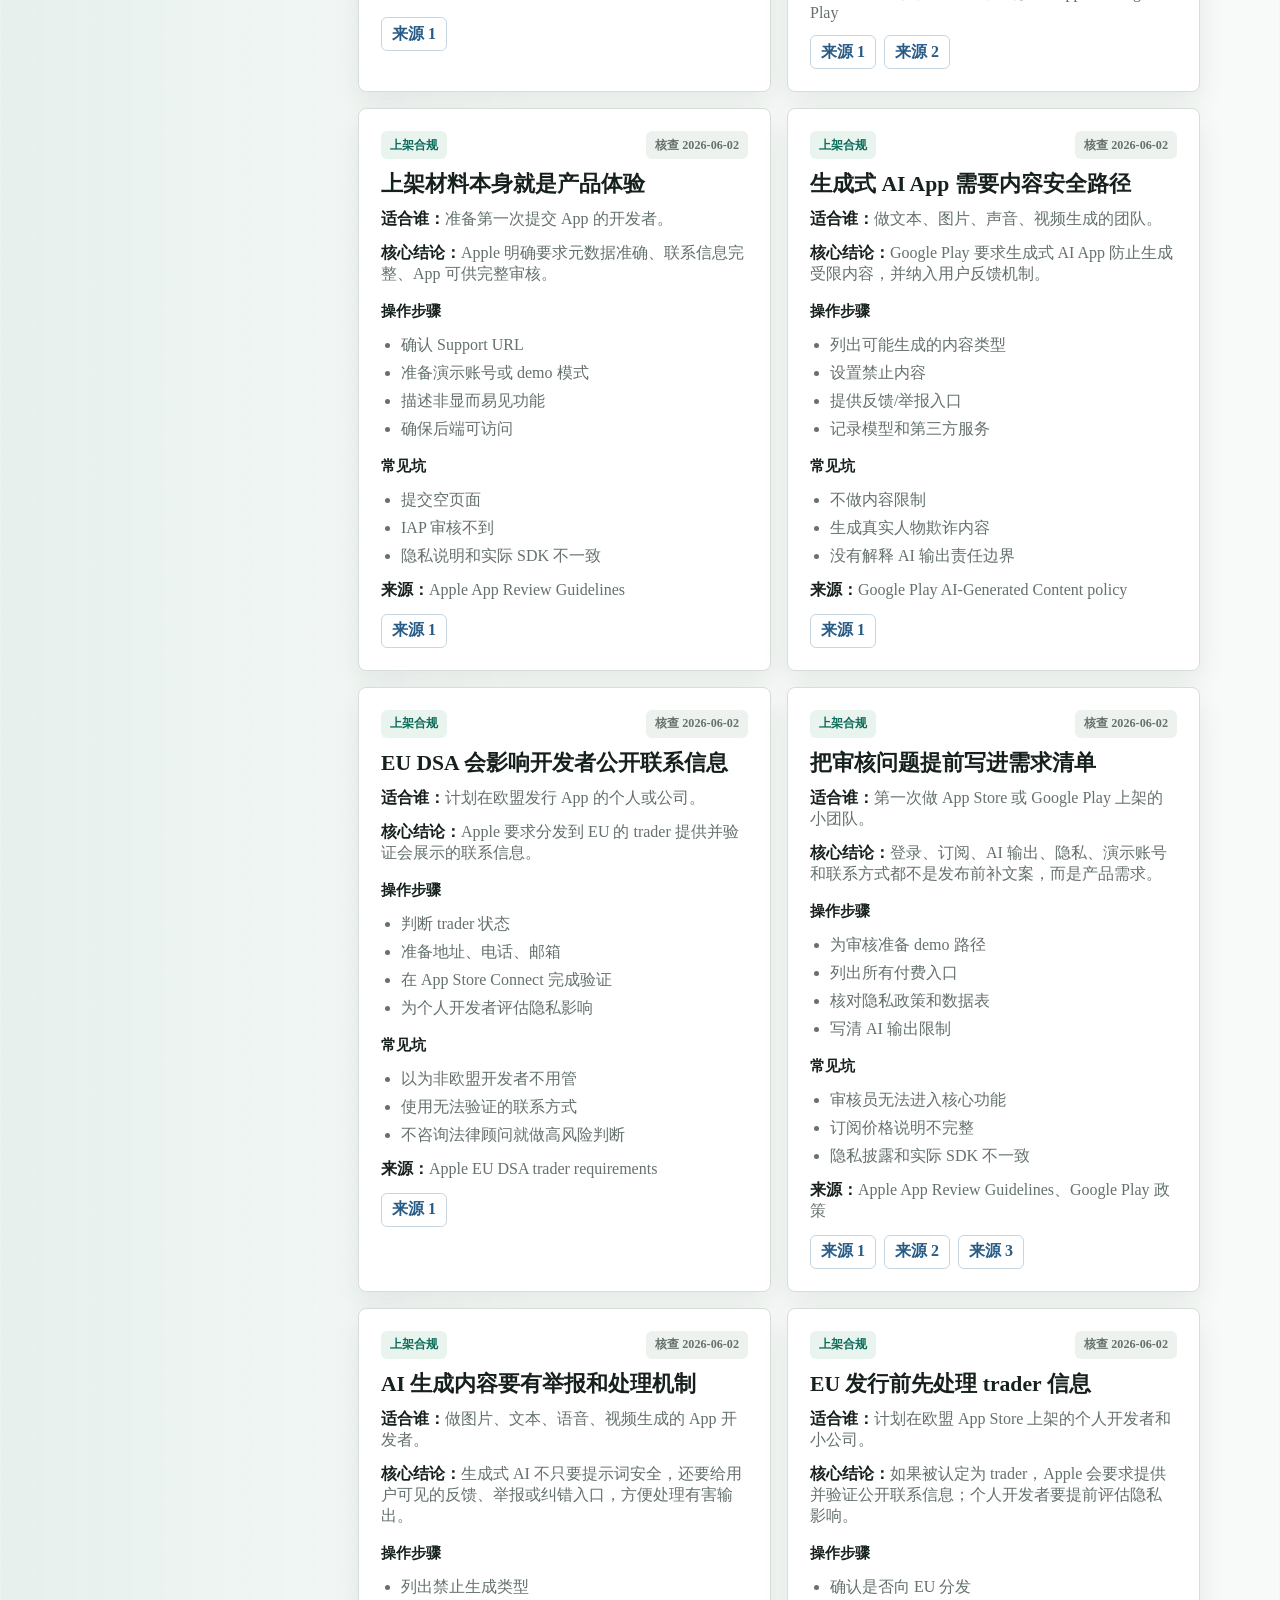
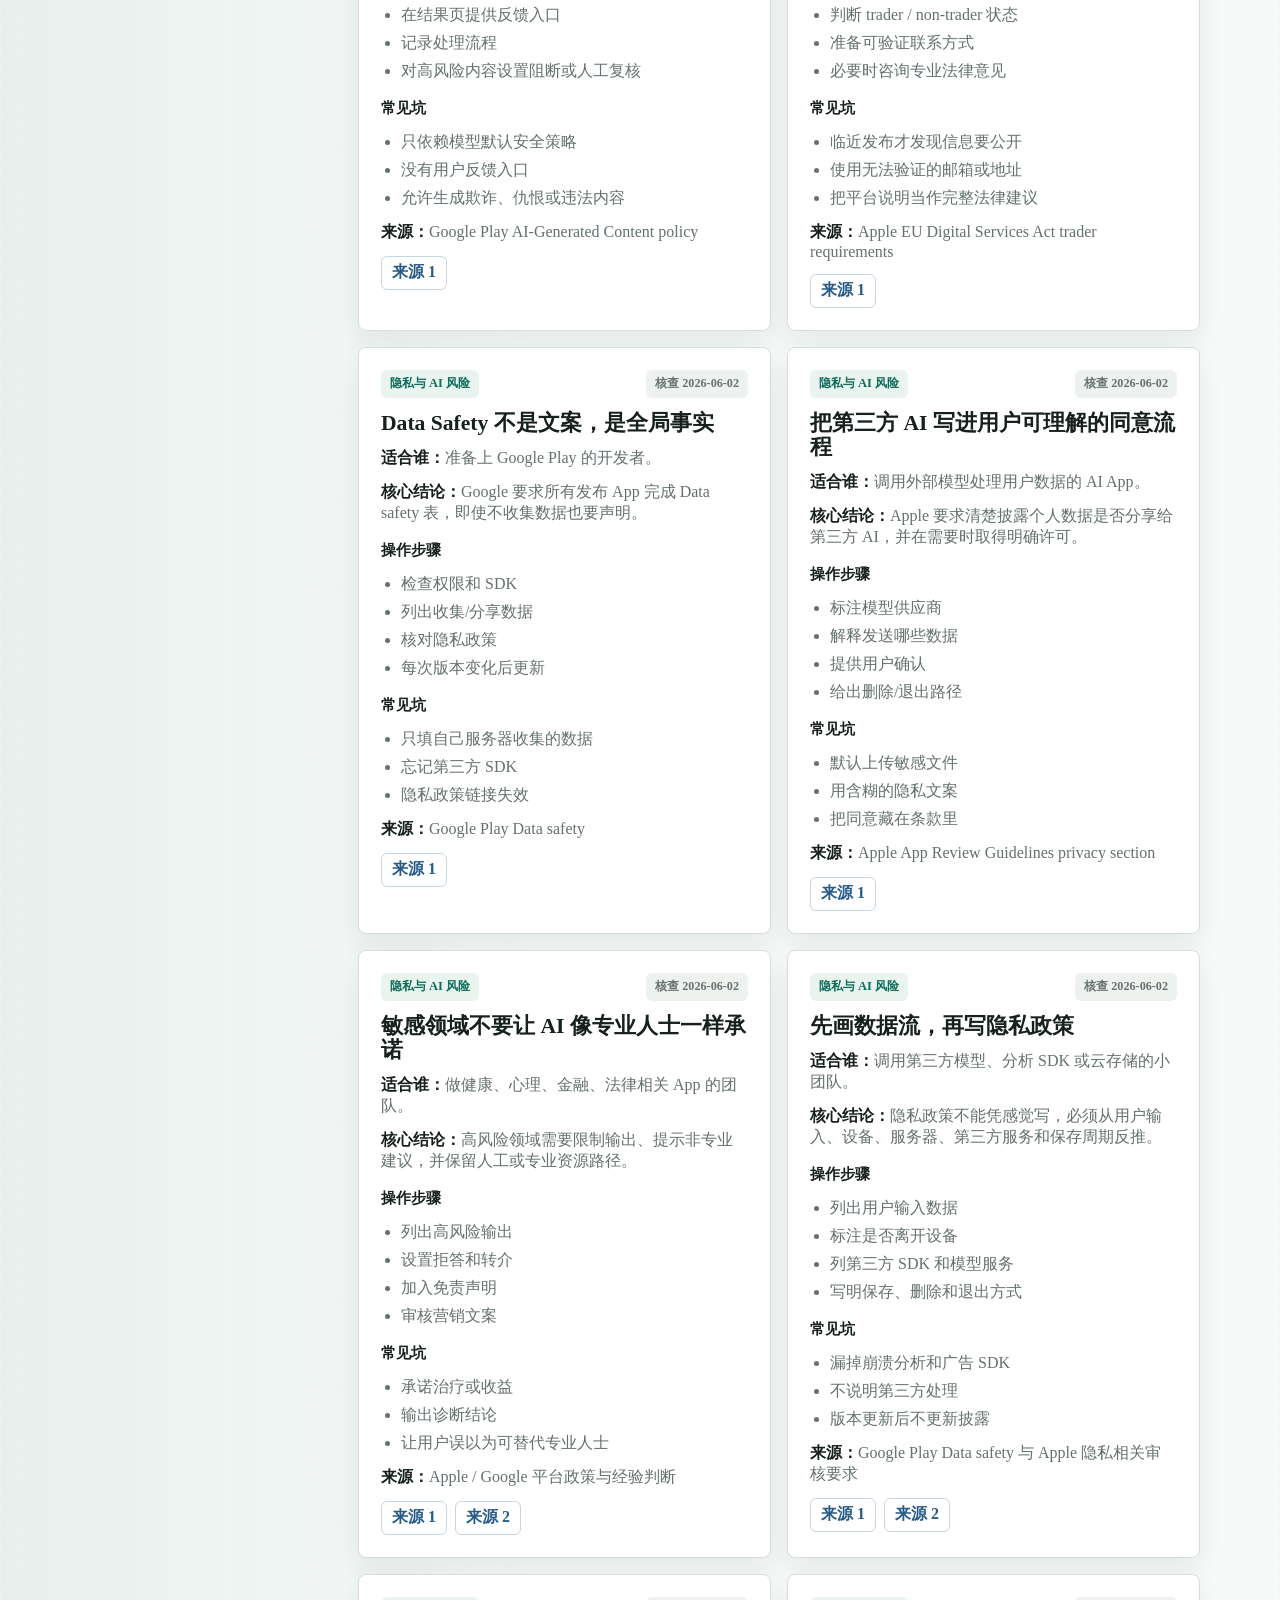
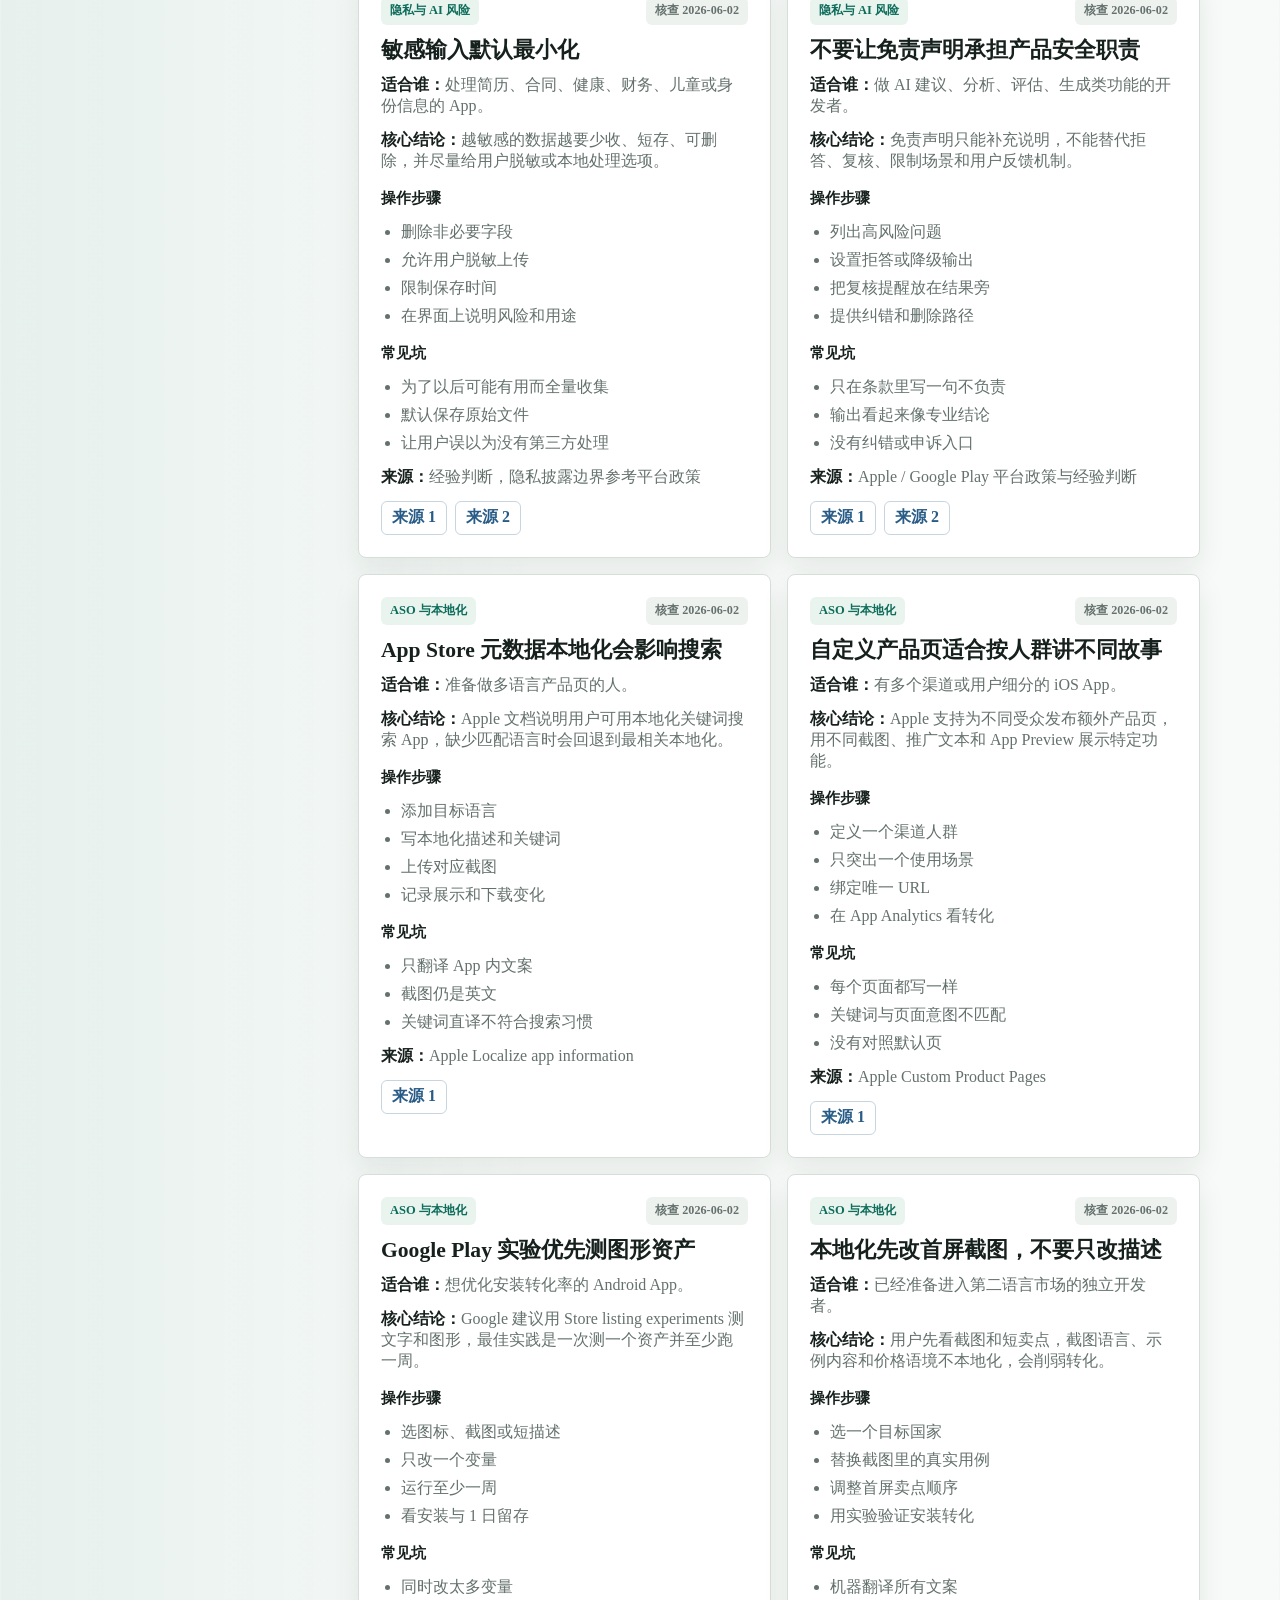
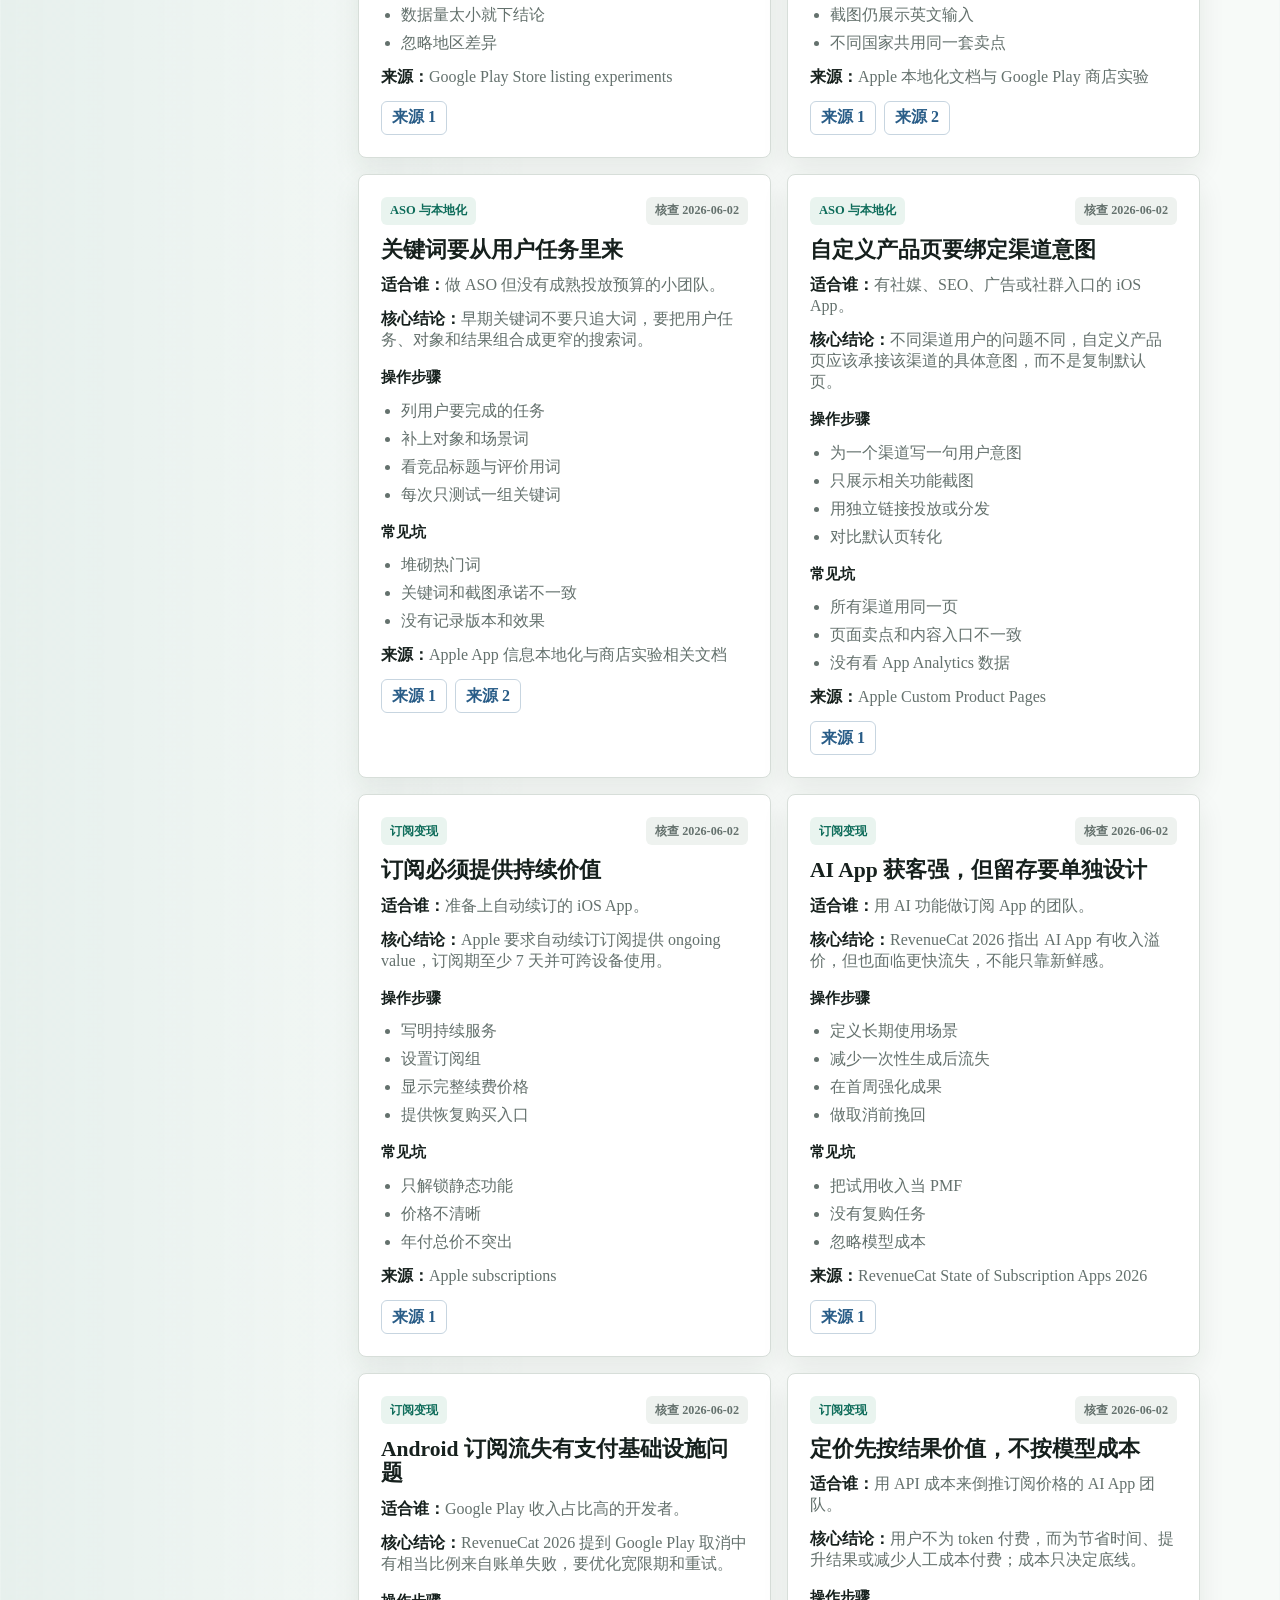
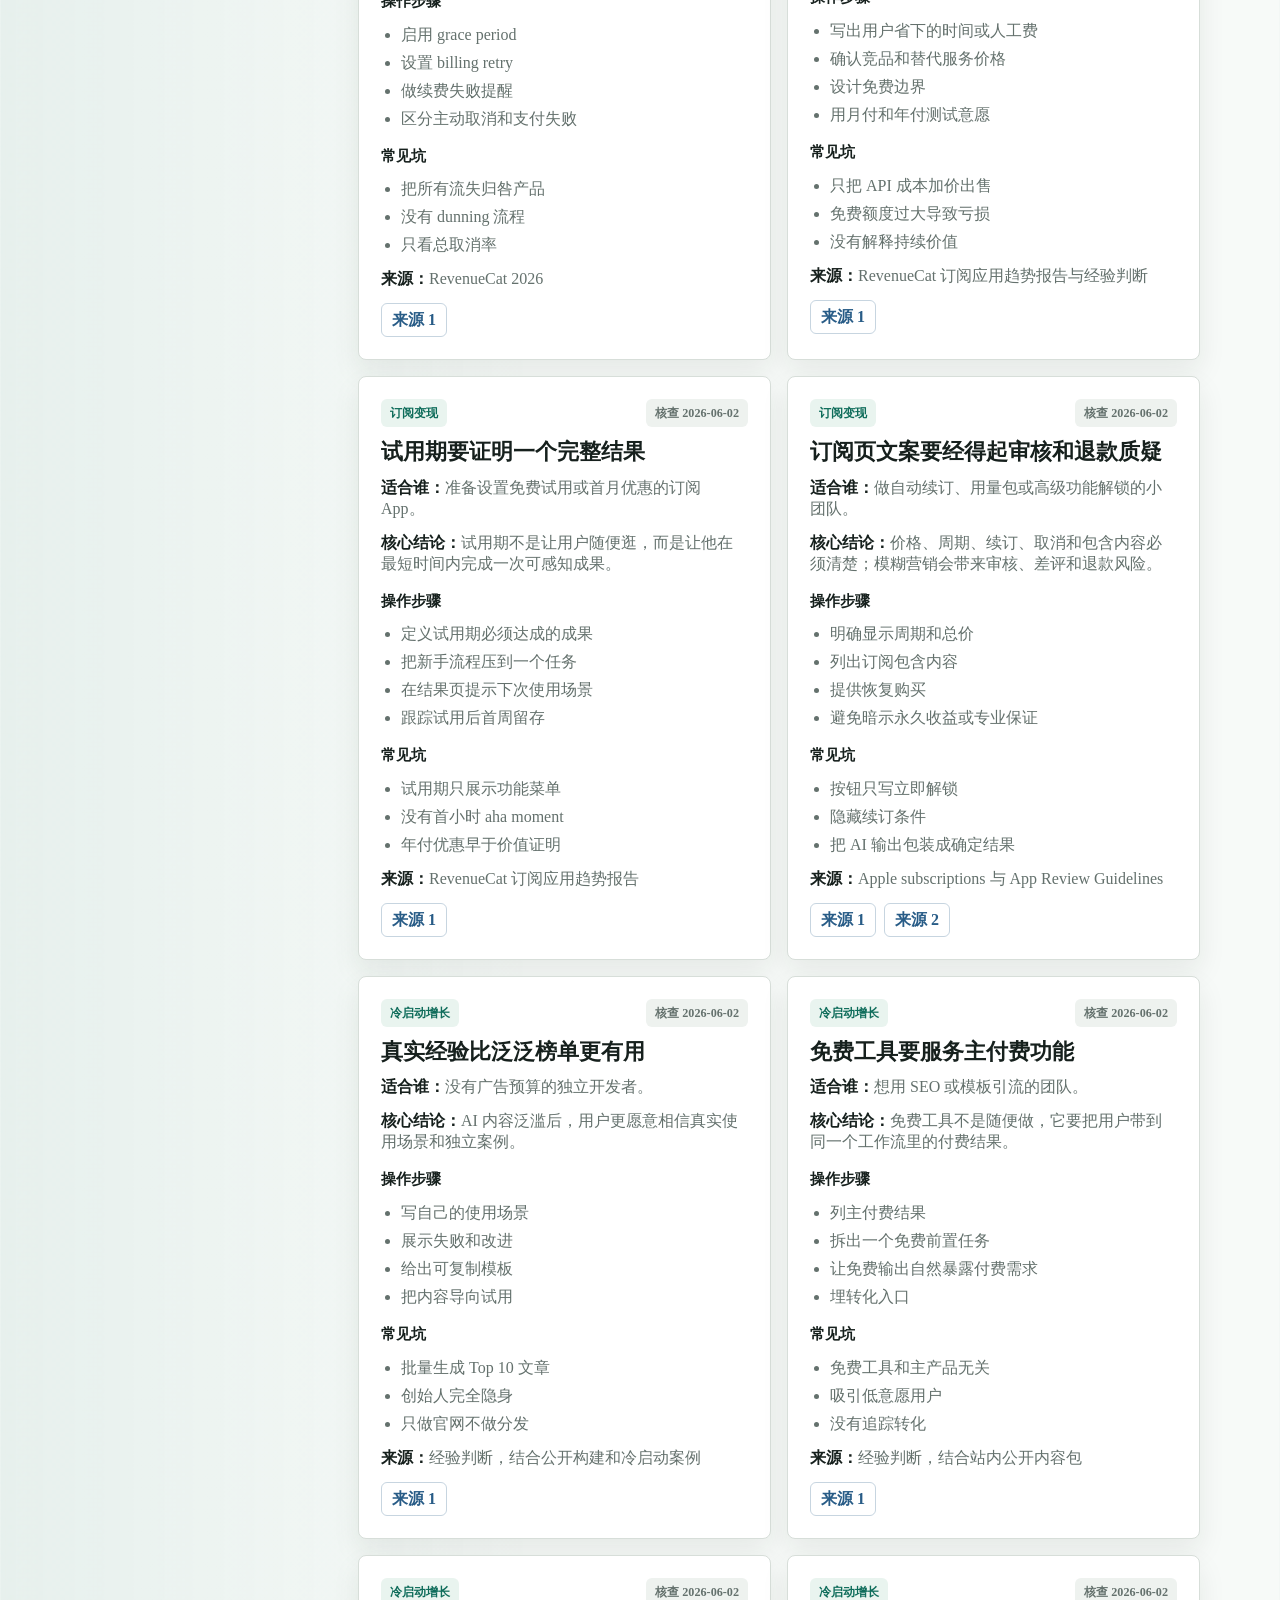
==== commit 56dc9197: "Expand AI app export learning hub" ====
--- a/site/index.html
+++ b/site/index.html
@@ -5,7 +5,31 @@
   <meta name="viewport" content="width=device-width, initial-scale=1">
   <title>AI App 出海知识库</title>
   <meta name="description" content="给 OPC、超级个体、独立开发者和小团队使用的 AI App 出海知识库，覆盖市场机会、产品验证、上架合规、ASO、本地化、订阅变现和冷启动增长。">
+  <link rel="canonical" href="http://gptimage2.store/site/index.html">
+  <link rel="icon" href="data:,">
+  <meta property="og:type" content="website">
+  <meta property="og:title" content="AI App 出海知识库">
+  <meta property="og:description" content="面向 OPC、超级个体、独立开发者和小团队的 AI App 出海学习与实战站。">
+  <meta property="og:url" content="http://gptimage2.store/site/index.html">
+  <meta name="twitter:card" content="summary">
+  <meta name="twitter:title" content="AI App 出海知识库">
+  <meta name="twitter:description" content="少堆链接，多做判断；少讲概念，多给可执行模板。">
   <link rel="stylesheet" href="styles.css">
+  <script type="application/ld+json">
+  {
+    "@context": "https://schema.org",
+    "@type": "LearningResource",
+    "name": "AI App 出海知识库",
+    "description": "面向 OPC、超级个体、独立开发者和小团队的 AI App 出海学习与实战站。",
+    "url": "http://gptimage2.store/site/index.html",
+    "inLanguage": "zh-CN",
+    "learningResourceType": "Knowledge base",
+    "audience": {
+      "@type": "Audience",
+      "audienceType": "OPC、独立开发者、小团队"
+    }
+  }
+  </script>
 </head>
 <body>
   <a class="skip-link" href="#main">跳到主要内容</a>
@@ -64,7 +88,7 @@
           </div>
           <div>
             <span>网页资料馆</span>
-            <strong>12 pages</strong>
+            <strong><span id="statWebPages">24</span> pages</strong>
           </div>
         </div>
         <p>先让访客不用下载也能学到方法，再把深度文档、表格和案例册作为进阶资料。</p>
@@ -117,7 +141,7 @@
         <div>
           <p class="eyebrow">Knowledge Base</p>
           <h2>App 出海知识库</h2>
-          <p>8 个一级专题，每个专题至少包含 3 张入门知识卡、1 个模板、1 个案例和 1 组行动清单。搜索框支持按主题、结论、步骤、坑点和来源检索。</p>
+          <p>8 个一级专题，每个专题包含 3 张入门卡和 3 张进阶卡，并配有模板、案例和行动清单。搜索框支持按主题、结论、步骤、坑点和来源检索。</p>
         </div>
         <a class="button compact" href="../docs/research-evidence-register.md">查看来源登记</a>
       </div>
@@ -130,11 +154,19 @@
         <div class="tag-filters" id="tagFilters" aria-label="标签筛选"></div>
       </div>
 
+      <div class="global-search" aria-label="统一搜索结果">
+        <div class="global-search-head">
+          <strong>统一搜索结果</strong>
+          <span id="globalSearchCount">输入关键词后，同时检索知识卡、网页资料、案例和提示词工具包。</span>
+        </div>
+        <div class="global-search-grid" id="globalSearchResults"></div>
+      </div>
+
       <div class="knowledge-layout">
         <aside class="topic-rail" id="topicRail" aria-label="一级专题"></aside>
         <div class="knowledge-main">
           <div class="topic-detail" id="topicDetail" aria-live="polite"></div>
-          <p class="case-count" id="knowledgeCount" aria-live="polite">当前显示 24 / 24 张知识卡</p>
+          <p class="case-count" id="knowledgeCount" aria-live="polite">当前显示 48 / 48 张知识卡</p>
           <div class="knowledge-grid" id="knowledgeGrid"></div>
         </div>
       </div>
@@ -156,9 +188,10 @@
         <button class="source-filter" type="button" data-source-category="platform" aria-pressed="false">上架合规</button>
         <button class="source-filter" type="button" data-source-category="growth" aria-pressed="false">ASO 增长</button>
         <button class="source-filter" type="button" data-source-category="monetization" aria-pressed="false">订阅变现</button>
-      </div>
-
-      <p class="case-count" id="webLibraryCount" aria-live="polite">当前显示 12 / 12 个网页整理</p>
+        <button class="source-filter" type="button" data-source-category="cases" aria-pressed="false">公开案例</button>
+      </div>
+
+      <p class="case-count" id="webLibraryCount" aria-live="polite">当前显示 24 / 24 个网页整理</p>
       <div class="web-grid" id="webLibraryGrid"></div>
     </section>
 
@@ -185,6 +218,18 @@
           <h3>做成 SOP 和质检表</h3>
           <p>用 10 个真实客户样本做回放，形成输入表单、提示词版本、输出评分表、人工复核步骤和失败处理规则，新人才能稳定接手。</p>
         </article>
+      </div>
+
+      <div class="toolkit-panel">
+        <div class="section-head row compact-head">
+          <div>
+            <p class="eyebrow">Operational Templates</p>
+            <h3>提示词资产工具包</h3>
+            <p>把提示词从个人经验变成团队流程：先填输入表，再登记原件，用质检表复核输出，最后用失败样本回放修正边界。</p>
+          </div>
+          <p class="case-count" id="toolkitCount" aria-live="polite">当前显示 4 个工具模板</p>
+        </div>
+        <div class="toolkit-grid" id="toolkitGrid"></div>
       </div>
     </section>
 
@@ -375,6 +420,10 @@
     </nav>
   </footer>
 
+  <script src="content.js"></script>
+  <script src="content-advanced-cards.js"></script>
+  <script src="content-web-extra.js"></script>
+  <script src="content-toolkits.js"></script>
   <script src="app.js"></script>
   <script src="google-ads-config.js"></script>
   <script src="tracking.js"></script>
--- a/site/styles.css
+++ b/site/styles.css
@@ -379,7 +379,9 @@
 .knowledge-layout,
 .prompt-layout,
 .source-filters,
-.web-grid {
+.web-grid,
+.global-search,
+.toolkit-panel {
   width: min(1120px, 100%);
   margin-left: auto;
   margin-right: auto;
@@ -751,6 +753,64 @@
   text-decoration: none;
 }
 
+.global-search {
+  display: grid;
+  gap: 12px;
+  margin-bottom: 18px;
+}
+
+.global-search-head {
+  min-height: 46px;
+  display: flex;
+  align-items: center;
+  justify-content: space-between;
+  flex-wrap: wrap;
+  gap: 10px;
+  padding: 12px 14px;
+  border: 1px solid rgba(40, 92, 135, 0.2);
+  border-radius: 8px;
+  background: rgba(255, 255, 255, 0.78);
+}
+
+.global-search-head span {
+  color: var(--muted);
+  font-size: 0.9rem;
+}
+
+.global-search-grid {
+  display: grid;
+  grid-template-columns: repeat(3, minmax(0, 1fr));
+  gap: 12px;
+}
+
+.search-result {
+  min-height: 162px;
+  display: grid;
+  align-content: start;
+  gap: 8px;
+  padding: 16px;
+  border: 1px solid var(--line);
+  border-radius: 8px;
+  background: var(--card);
+}
+
+.result-type {
+  width: fit-content;
+  min-height: 28px;
+  display: inline-flex;
+  align-items: center;
+  padding: 0 9px;
+  border-radius: 6px;
+  background: #eef2ef;
+  color: var(--blue);
+  font-size: 0.76rem;
+  font-weight: 900;
+}
+
+.search-result p {
+  color: var(--muted);
+}
+
 .prompt-system {
   background:
     linear-gradient(90deg, rgba(194, 148, 50, 0.11), transparent 36%),
@@ -777,6 +837,48 @@
 
 .dynamic-copy {
   margin-top: 4px;
+}
+
+.toolkit-panel {
+  margin-top: 28px;
+}
+
+.compact-head {
+  margin-bottom: 18px;
+}
+
+.toolkit-grid {
+  display: grid;
+  grid-template-columns: repeat(2, minmax(0, 1fr));
+  gap: 16px;
+}
+
+.toolkit-card {
+  min-height: 520px;
+  display: flex;
+  flex-direction: column;
+  gap: 12px;
+  padding: 22px;
+  border: 1px solid var(--line);
+  border-radius: 8px;
+  background: var(--card);
+}
+
+.toolkit-card p,
+.toolkit-card li {
+  color: var(--muted);
+}
+
+.toolkit-card ul {
+  display: grid;
+  gap: 7px;
+  margin: 0;
+  padding-left: 20px;
+}
+
+.toolkit-card pre {
+  min-height: 220px;
+  margin: 0;
 }
 
 .web-library {
@@ -1217,7 +1319,9 @@
   .template-grid,
   .resource-grid,
   .prompt-layout,
-  .web-grid {
+  .web-grid,
+  .global-search-grid,
+  .toolkit-grid {
     grid-template-columns: repeat(2, minmax(0, 1fr));
   }
 }
@@ -1345,7 +1449,9 @@
   .knowledge-grid,
   .prompt-layout,
   .topic-rail,
-  .web-grid {
+  .web-grid,
+  .global-search-grid,
+  .toolkit-grid {
     grid-template-columns: 1fr;
   }
 
@@ -1357,14 +1463,16 @@
   .boundary-layout article,
   .knowledge-card,
   .prompt-layout article,
-  .web-card {
+  .web-card,
+  .toolkit-card {
     min-height: 0;
   }
 
   .topic-detail,
   .knowledge-card,
   .prompt-layout article,
-  .web-card {
+  .web-card,
+  .toolkit-card {
     padding: 18px;
   }
 
